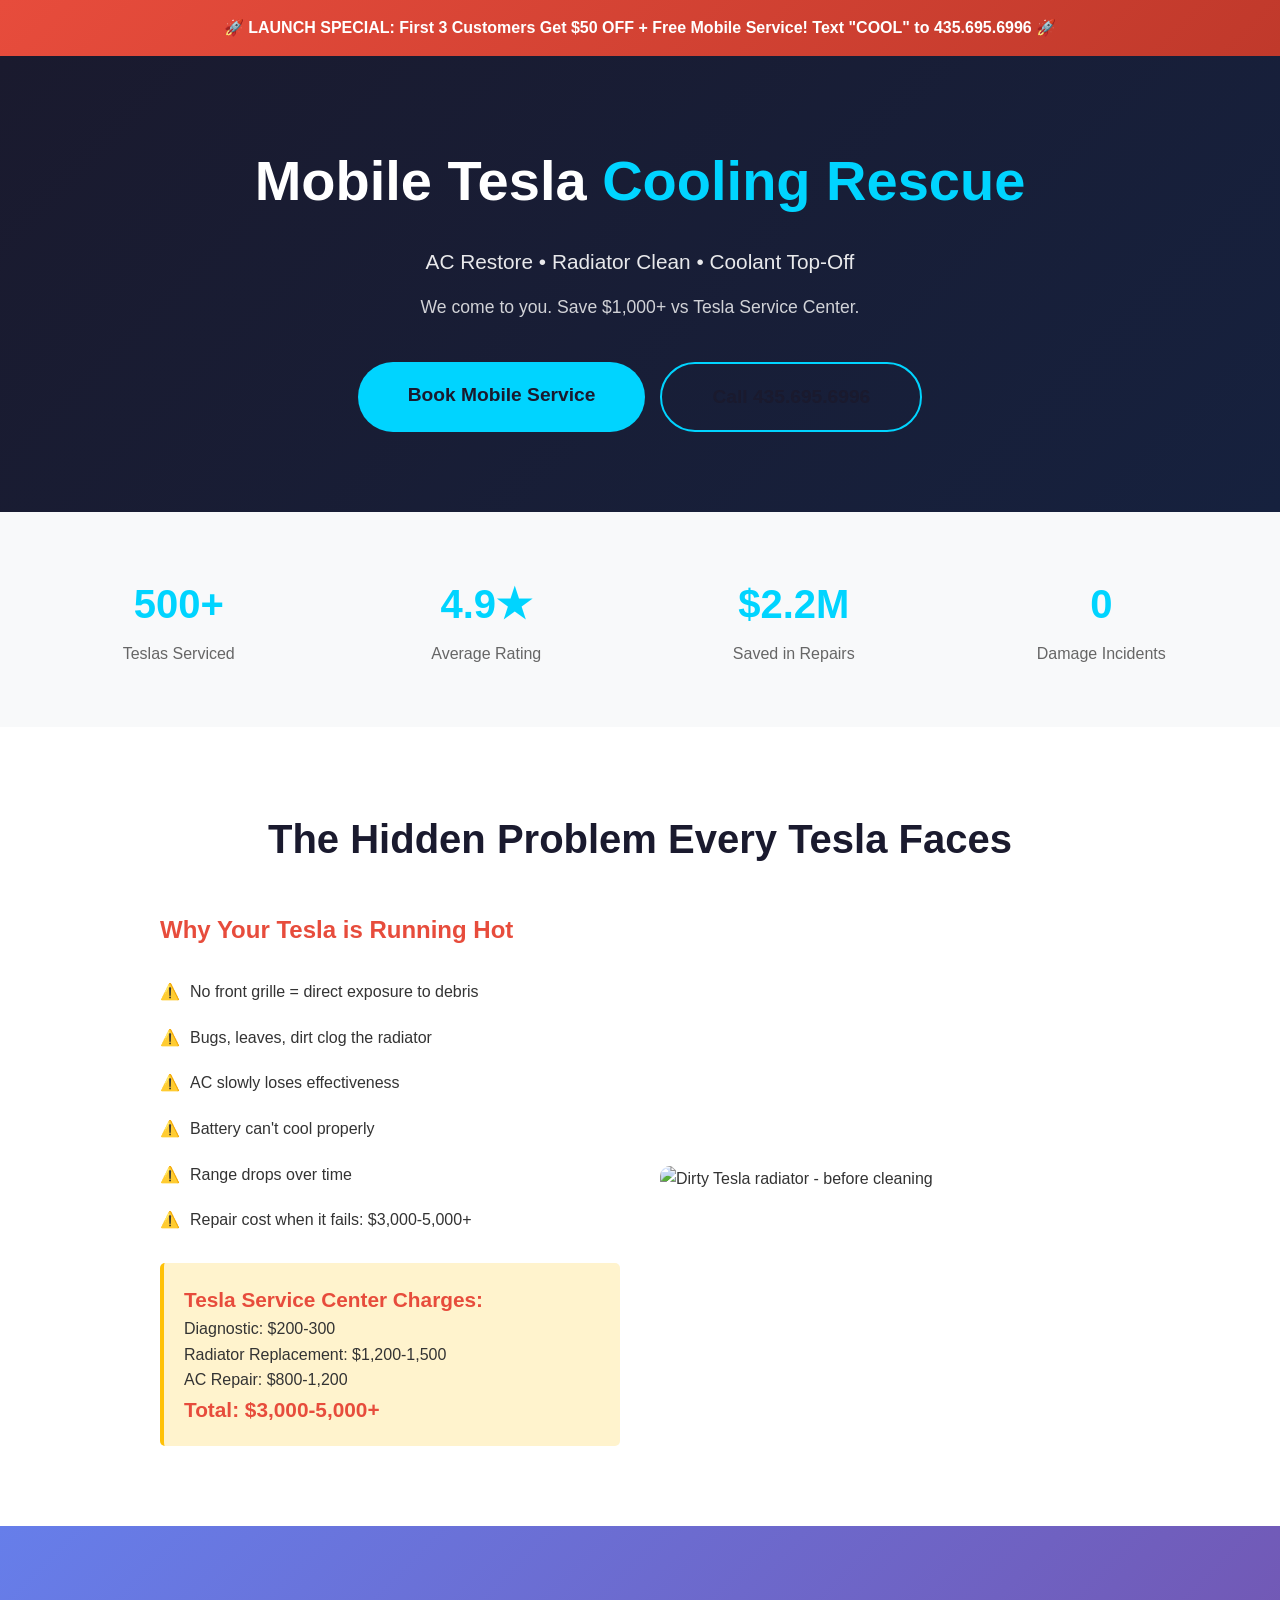
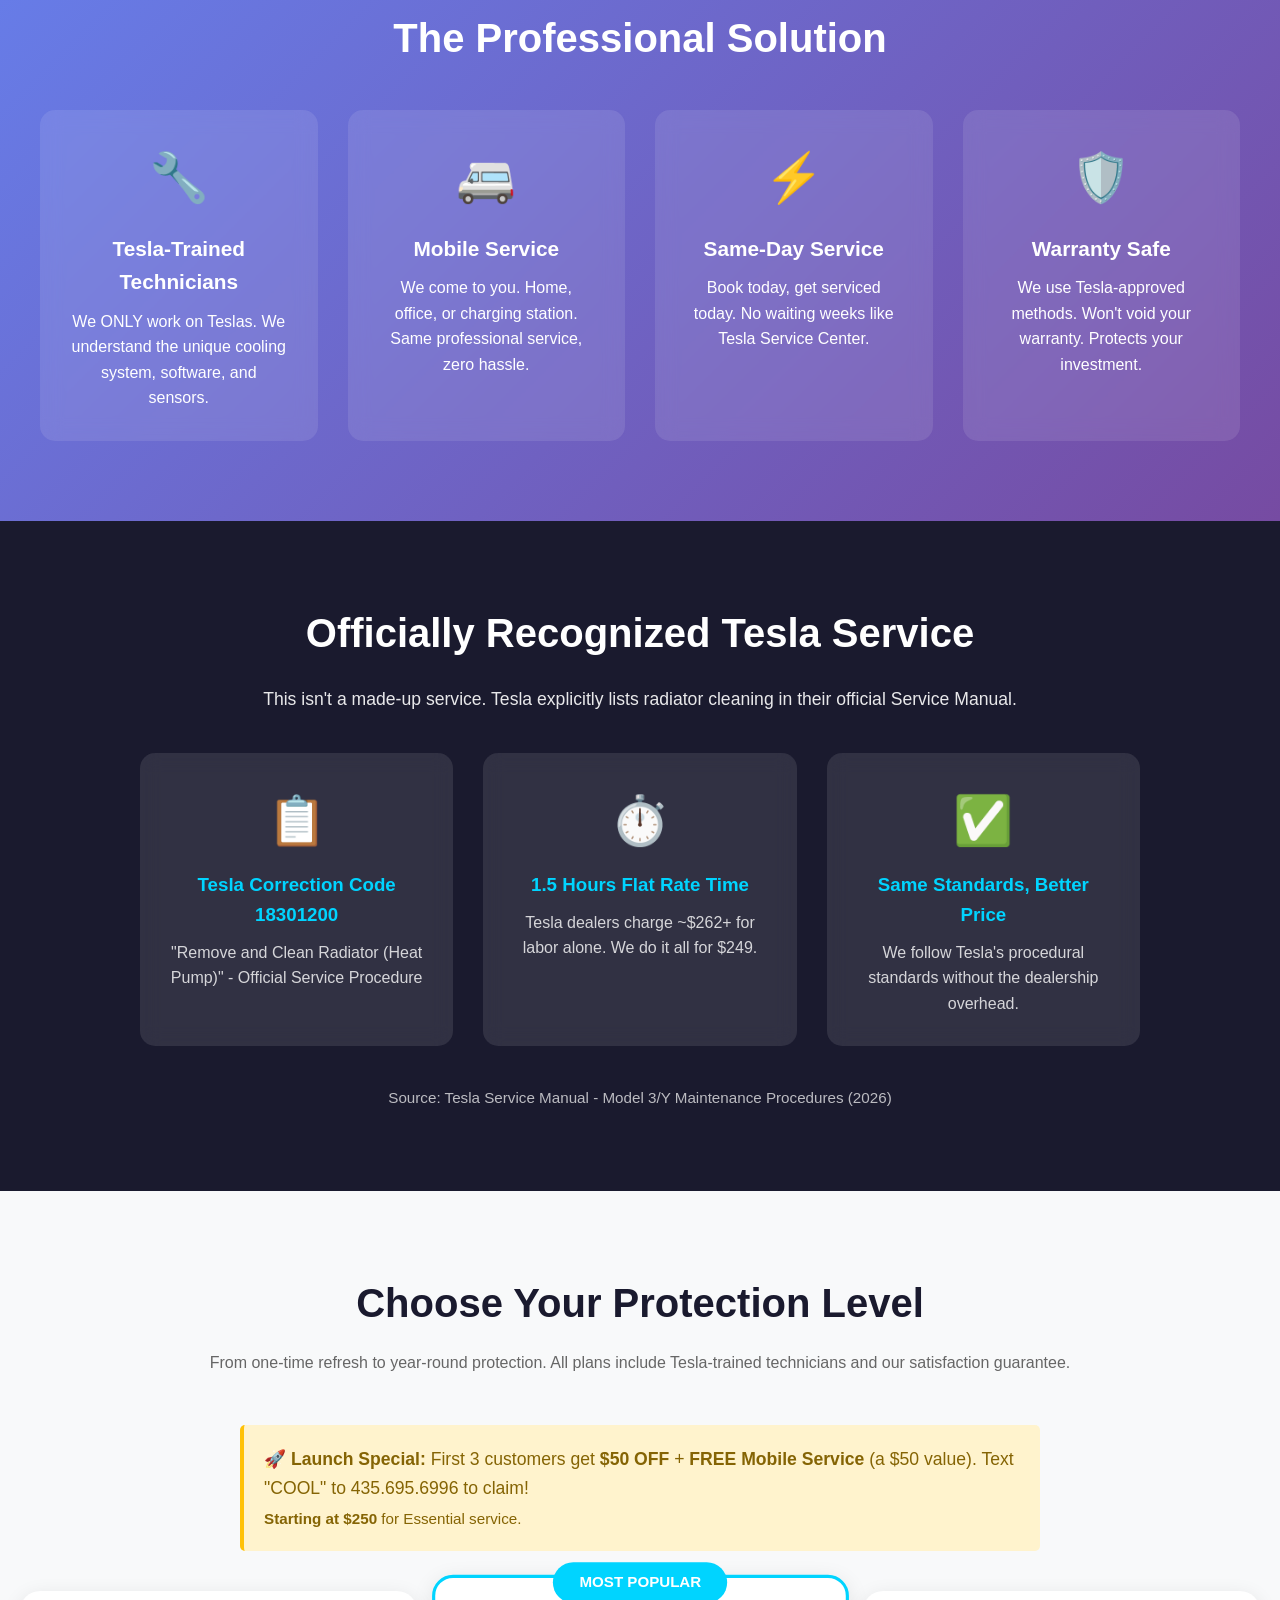
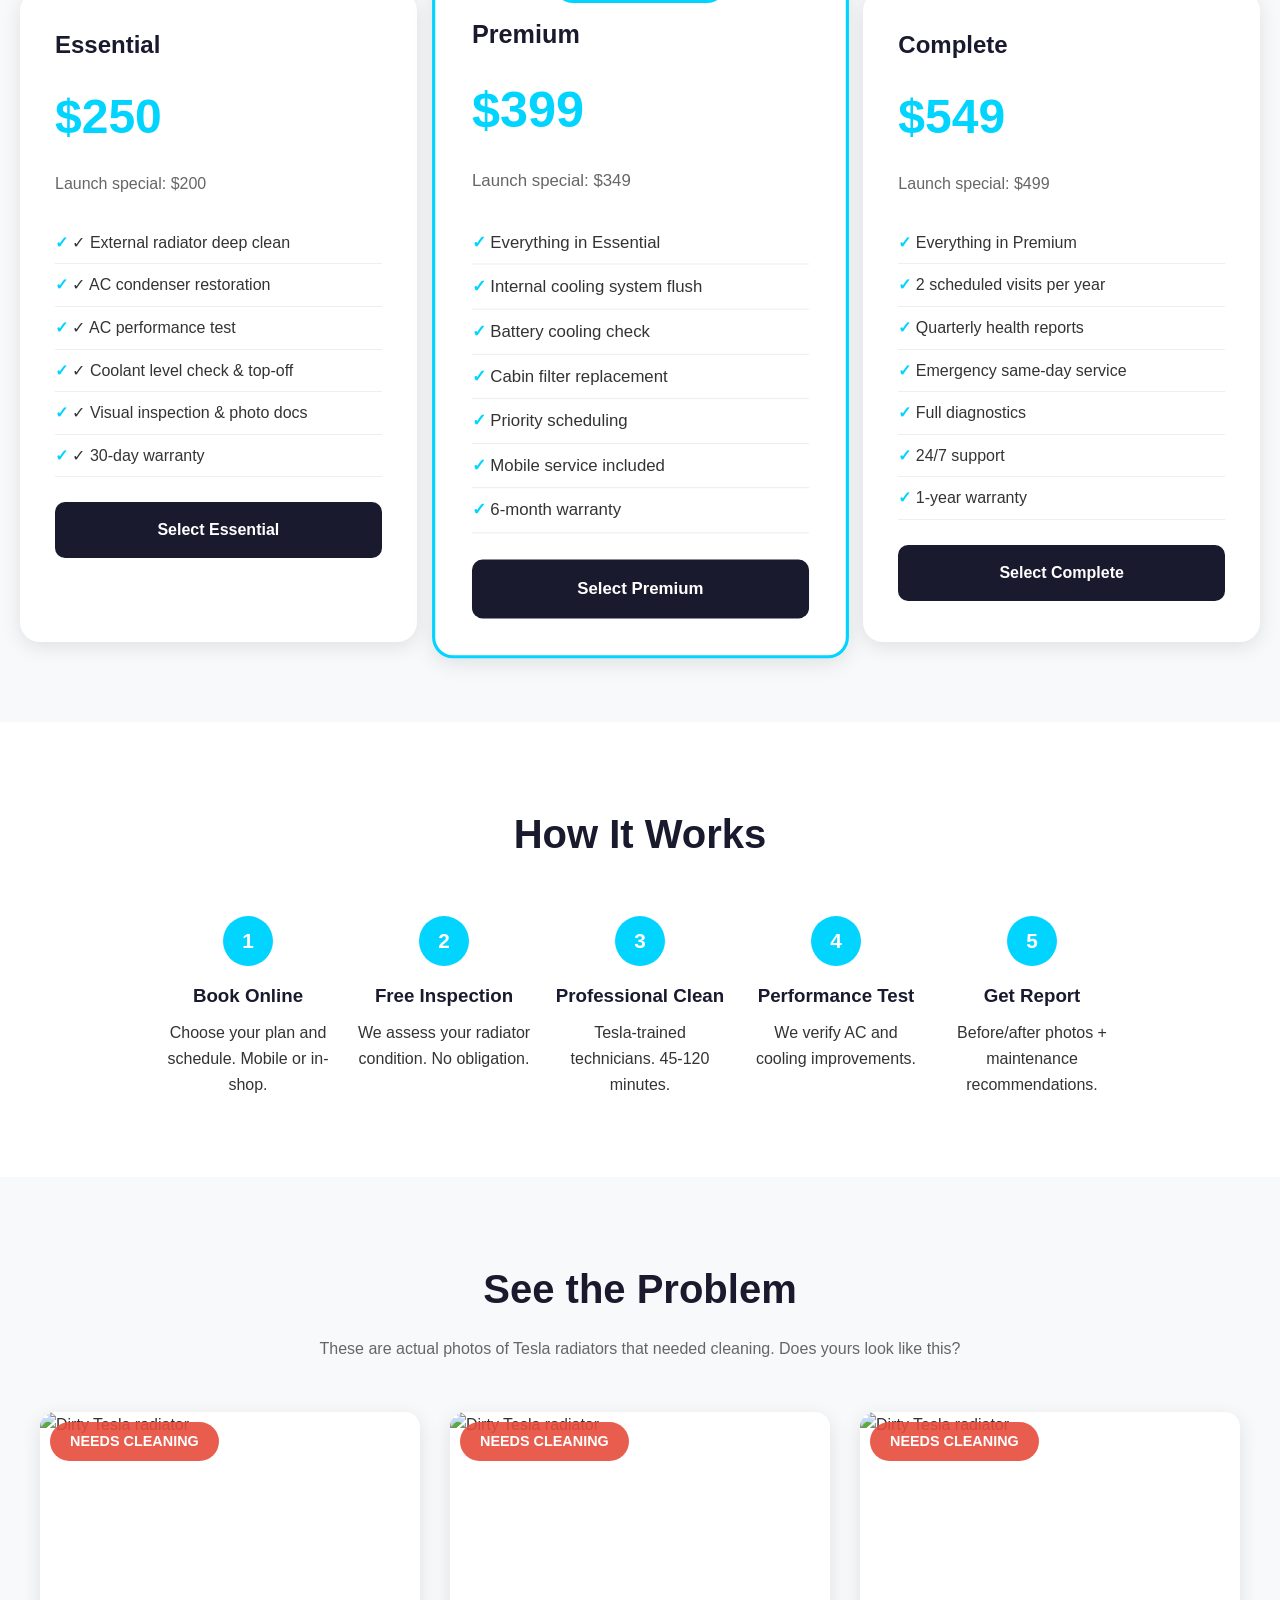
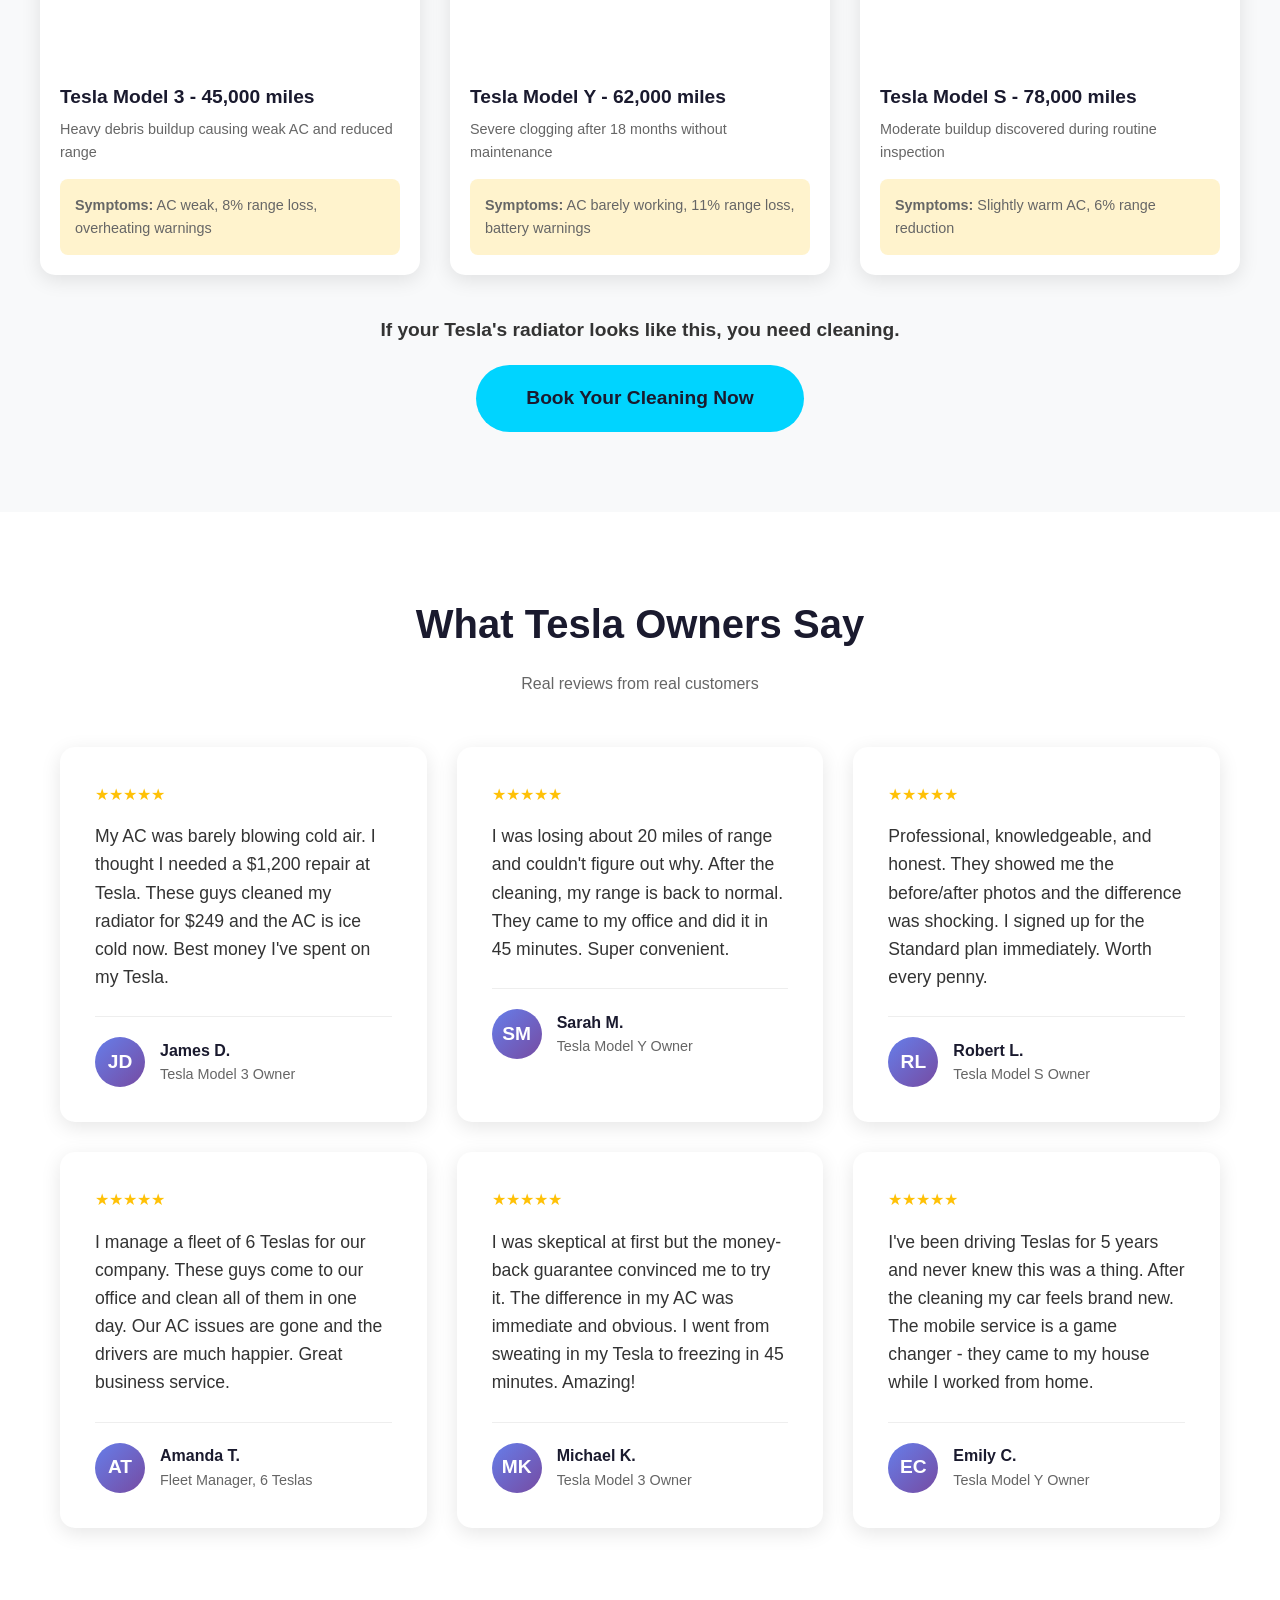
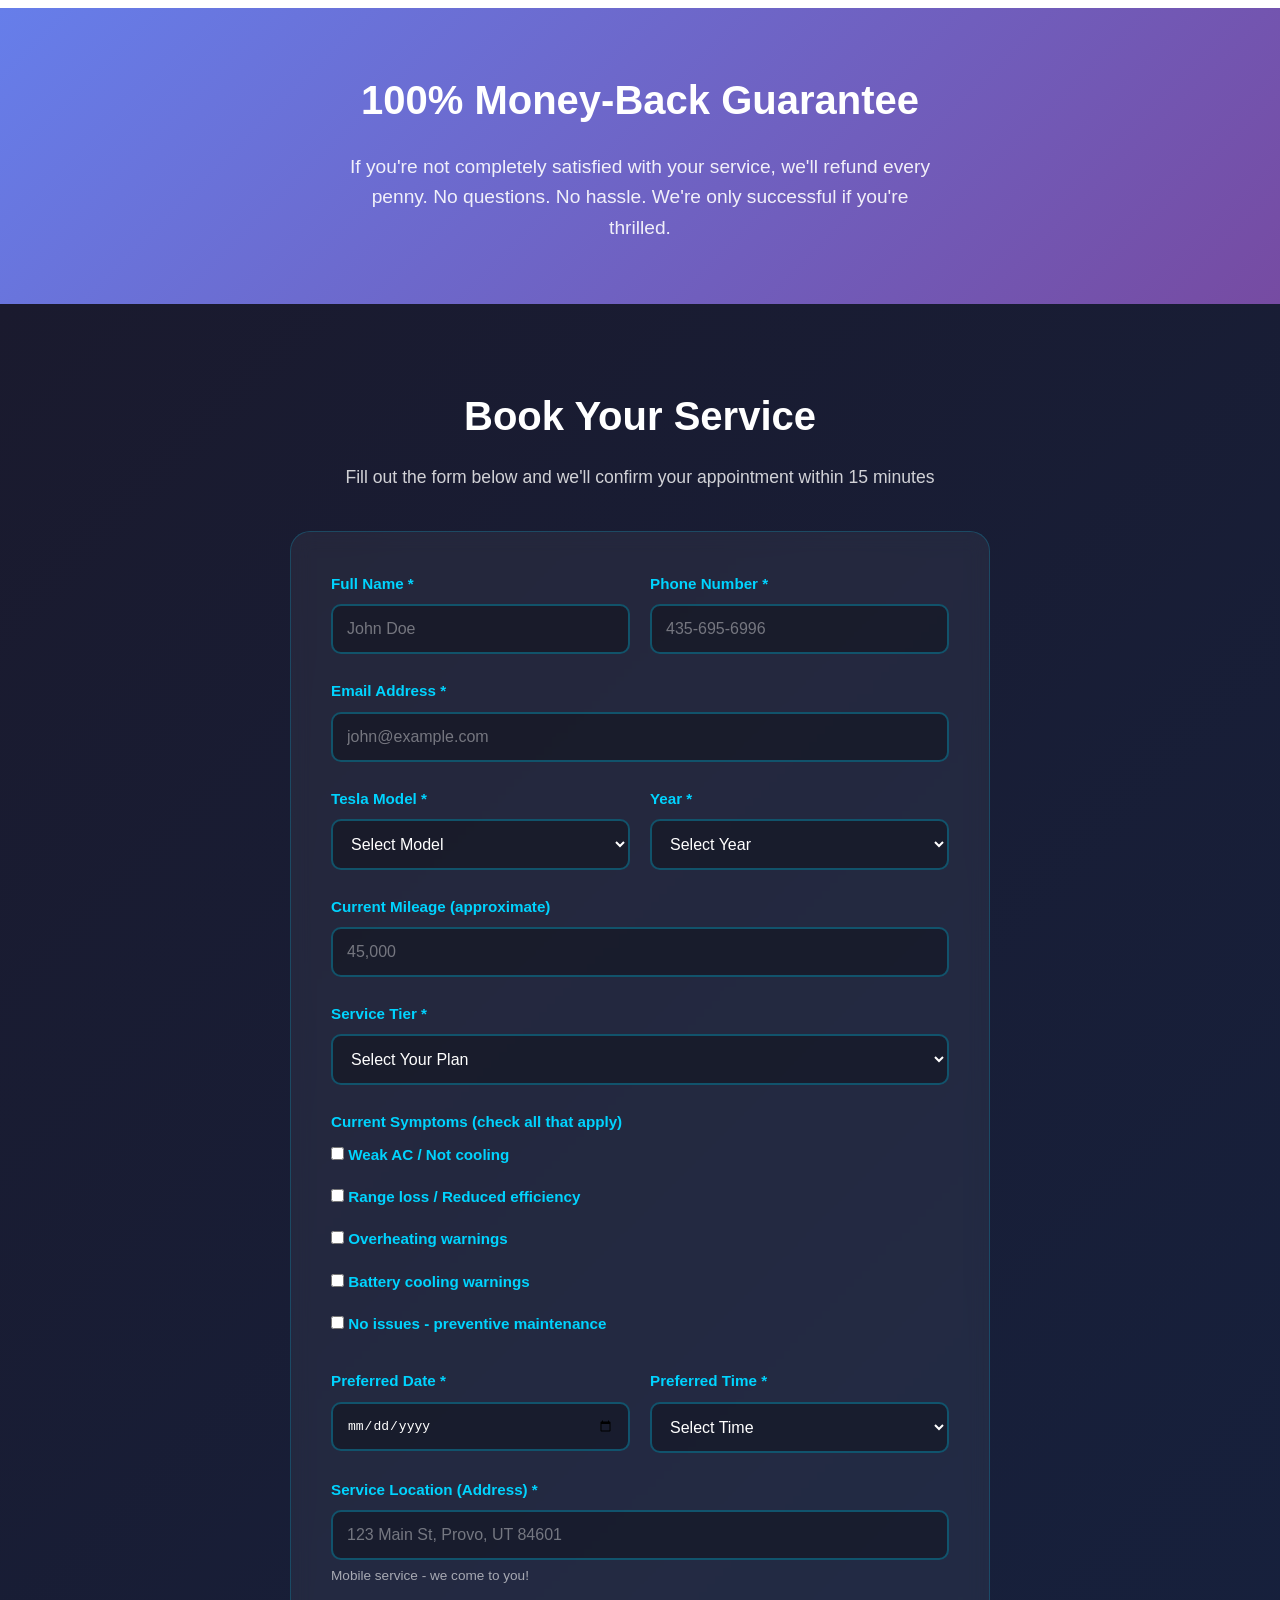
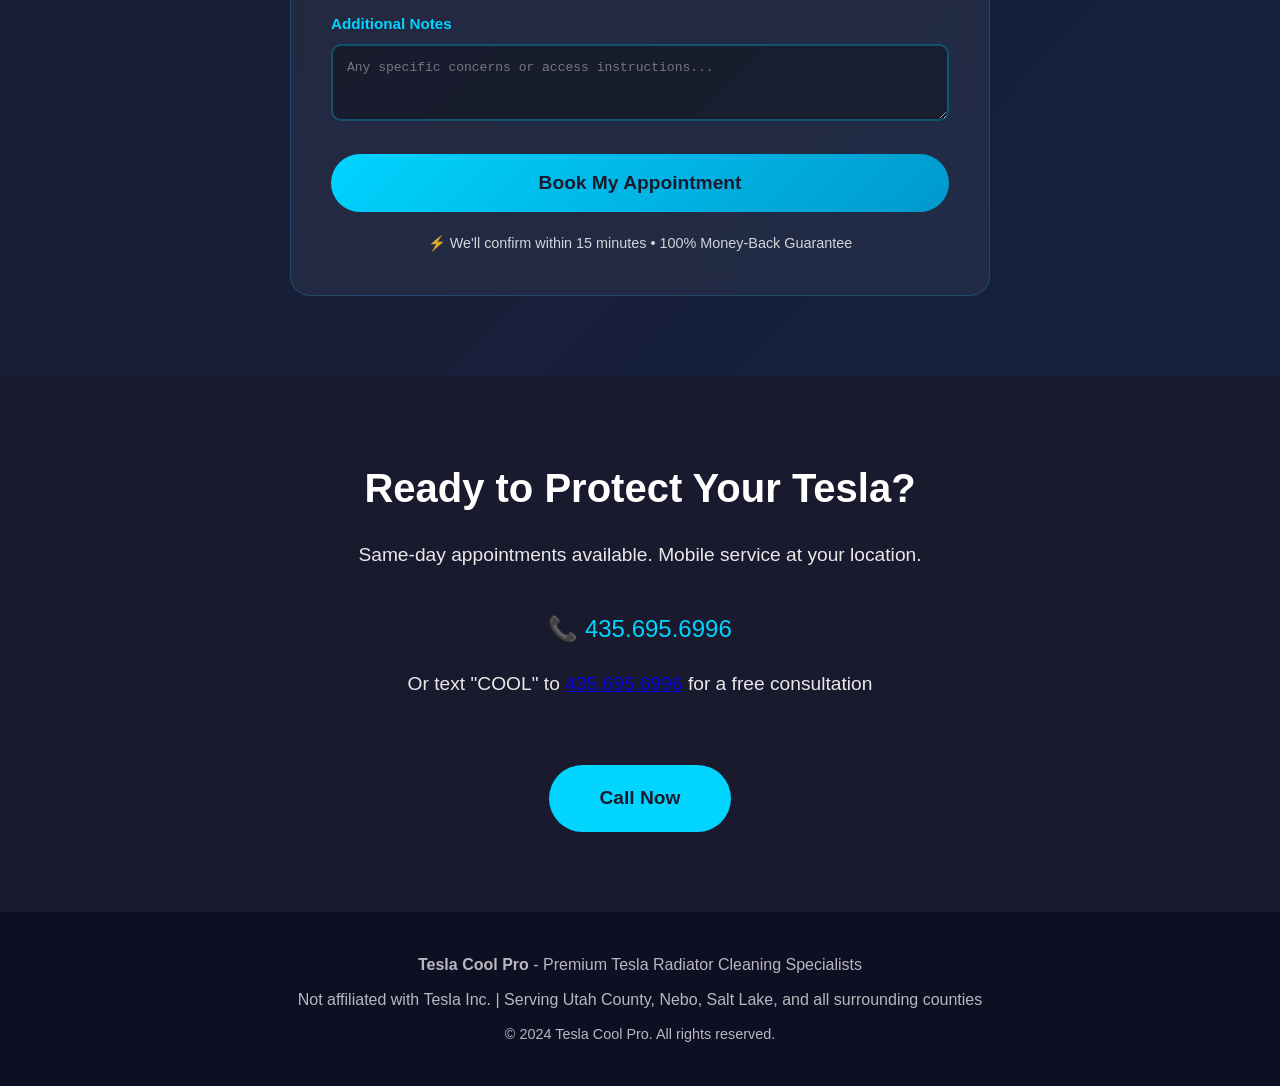
==== index.html @ 4d1f0e56 "Update index.html" ====
<!DOCTYPE html>
<html lang="en">
<head>
    <meta charset="UTF-8">
    <meta name="viewport" content="width=device-width, initial-scale=1.0">
    <title>Tesla Cool Pro - Mobile Radiator Cleaning & AC Restore</title>
    <style>
        * {
            margin: 0;
            padding: 0;
            box-sizing: border-box;
        }
        
        body {
            font-family: 'Segoe UI', Tahoma, Geneva, Verdana, sans-serif;
            line-height: 1.6;
            color: #333;
        }
        
        /* Hero Section */
        .hero {
            background: linear-gradient(135deg, #1a1a2e 0%, #16213e 100%);
            color: white;
            padding: 80px 20px;
            text-align: center;
        }
        
        .hero h1 {
            font-size: 3.5em;
            margin-bottom: 20px;
            font-weight: 700;
        }
        
        .hero h1 span {
            color: #00d4ff;
        }
        
        .hero .subtitle {
            font-size: 1.3em;
            margin-bottom: 15px;
            opacity: 0.9;
        }
        
        .hero .tagline {
            font-size: 1.1em;
            margin-bottom: 40px;
            opacity: 0.8;
        }
        
        .cta-button {
            display: inline-block;
            background: #00d4ff;
            color: #1a1a2e;
            padding: 18px 50px;
            text-decoration: none;
            border-radius: 50px;
            font-weight: bold;
            font-size: 1.2em;
            transition: transform 0.3s, box-shadow 0.3s;
        }
        
        .cta-button:hover {
            transform: translateY(-3px);
            box-shadow: 0 10px 30px rgba(0, 212, 255, 0.3);
        }
        
        /* Trust Badges */
        .trust-badges {
            background: #f8f9fa;
            padding: 40px 20px;
            text-align: center;
        }
        
        .badge-container {
            max-width: 1200px;
            margin: 0 auto;
            display: grid;
            grid-template-columns: repeat(auto-fit, minmax(200px, 1fr));
            gap: 30px;
        }
        
        .badge {
            padding: 20px;
        }
        
        .badge-number {
            font-size: 2.5em;
            font-weight: bold;
            color: #00d4ff;
        }
        
        .badge-label {
            color: #666;
            margin-top: 5px;
        }
        
        /* Problem Section */
        .problem {
            padding: 80px 20px;
            max-width: 1000px;
            margin: 0 auto;
        }
        
        .problem h2 {
            text-align: center;
            font-size: 2.5em;
            margin-bottom: 40px;
            color: #1a1a2e;
        }
        
        .problem-grid {
            display: grid;
            grid-template-columns: 1fr 1fr;
            gap: 40px;
            align-items: center;
        }
        
        .problem-content h3 {
            font-size: 1.5em;
            margin-bottom: 20px;
            color: #e74c3c;
        }
        
        .problem-list {
            list-style: none;
        }
        
        .problem-list li {
            padding: 10px 0;
            padding-left: 30px;
            position: relative;
        }
        
        .problem-list li:before {
            content: "⚠️";
            position: absolute;
            left: 0;
        }
        
        .cost-box {
            background: #fff3cd;
            border-left: 4px solid #ffc107;
            padding: 20px;
            margin-top: 20px;
            border-radius: 5px;
        }
        
        .cost-box strong {
            color: #e74c3c;
            font-size: 1.3em;
        }
        
        /* Solution Section */
        .solution {
            background: linear-gradient(135deg, #667eea 0%, #764ba2 100%);
            color: white;
            padding: 80px 20px;
            text-align: center;
        }
        
        .solution h2 {
            font-size: 2.5em;
            margin-bottom: 40px;
        }
        
        .features {
            max-width: 1200px;
            margin: 0 auto;
            display: grid;
            grid-template-columns: repeat(auto-fit, minmax(250px, 1fr));
            gap: 30px;
            margin-top: 40px;
        }
        
        .feature {
            background: rgba(255,255,255,0.1);
            padding: 30px;
            border-radius: 15px;
            backdrop-filter: blur(10px);
        }
        
        .feature-icon {
            font-size: 3em;
            margin-bottom: 15px;
        }
        
        .feature h3 {
            font-size: 1.3em;
            margin-bottom: 10px;
        }
        
        /* Flash Sale Card */
        .pricing-card.flash-sale {
            border: 3px solid #e74c3c;
            animation: pulse-border 2s infinite;
            position: relative;
            overflow: visible;
        }
        
        @keyframes pulse-border {
            0% { box-shadow: 0 0 0 0 rgba(231, 76, 60, 0.4); }
            70% { box-shadow: 0 0 0 10px rgba(231, 76, 60, 0); }
            100% { box-shadow: 0 0 0 0 rgba(231, 76, 60, 0); }
        }
        
        .flash-badge {
            position: absolute;
            top: -15px;
            left: 50%;
            transform: translateX(-50%);
            background: linear-gradient(135deg, #e74c3c 0%, #c0392b 100%);
            color: white;
            padding: 8px 25px;
            border-radius: 20px;
            font-weight: bold;
            font-size: 0.9em;
            z-index: 10;
            animation: flash-pulse 1.5s infinite;
        }
        
        @keyframes flash-pulse {
            0%, 100% { transform: translateX(-50%) scale(1); }
            50% { transform: translateX(-50%) scale(1.05); }
        }
        
        .original-price {
            text-decoration: line-through;
            color: #999;
            font-size: 1.5em;
            margin-bottom: -10px;
        }
        
        .tier-price {
            font-size: 3em;
            font-weight: bold;
            color: #e74c3c;
            margin: 15px 0;
        }
        
        .flash-cta {
            background: linear-gradient(135deg, #e74c3c 0%, #c0392b 100%);
            animation: cta-pulse 2s infinite;
        }
        
        @keyframes cta-pulse {
            0%, 100% { box-shadow: 0 0 0 0 rgba(231, 76, 60, 0.4); }
            50% { box-shadow: 0 0 20px 5px rgba(231, 76, 60, 0.3); }
        }
        
        /* Pricing Section */
        .pricing {
            padding: 80px 20px;
            background: #f8f9fa;
        }
        
        .pricing h2 {
            text-align: center;
            font-size: 2.5em;
            margin-bottom: 15px;
            color: #1a1a2e;
        }
        
        .pricing-subtitle {
            text-align: center;
            color: #666;
            margin-bottom: 50px;
        }
        
        .pricing-grid {
            max-width: 1300px;
            margin: 0 auto;
            display: grid;
            grid-template-columns: repeat(auto-fit, minmax(280px, 1fr));
            gap: 25px;
        }
        
        .pricing-card {
            background: white;
            border-radius: 20px;
            padding: 35px;
            box-shadow: 0 5px 20px rgba(0,0,0,0.1);
            position: relative;
            transition: transform 0.3s;
        }
        
        .pricing-card:hover {
            transform: translateY(-10px);
        }
        
        .pricing-card.popular {
            border: 3px solid #00d4ff;
            transform: scale(1.05);
        }
        
        .popular-badge {
            position: absolute;
            top: -15px;
            left: 50%;
            transform: translateX(-50%);
            background: #00d4ff;
            color: white;
            padding: 8px 25px;
            border-radius: 20px;
            font-weight: bold;
            font-size: 0.9em;
        }
        
        .tier-name {
            font-size: 1.5em;
            font-weight: bold;
            color: #1a1a2e;
            margin-bottom: 10px;
        }
        
        .tier-price {
            font-size: 3em;
            font-weight: bold;
            color: #00d4ff;
            margin: 15px 0;
        }
        
        .tier-price span {
            font-size: 0.5em;
            color: #666;
        }
        
        .tier-per-visit {
            color: #666;
            margin-bottom: 20px;
        }
        
        .tier-features {
            list-style: none;
            margin: 25px 0;
        }
        
        .tier-features li {
            padding: 8px 0;
            border-bottom: 1px solid #eee;
        }
        
        .tier-features li:before {
            content: "✓ ";
            color: #00d4ff;
            font-weight: bold;
        }
        
        .pricing-cta {
            display: block;
            text-align: center;
            background: #1a1a2e;
            color: white;
            padding: 15px;
            text-decoration: none;
            border-radius: 10px;
            font-weight: bold;
            transition: background 0.3s;
        }
        
        .pricing-cta:hover {
            background: #00d4ff;
            color: #1a1a2e;
        }
        
        /* How It Works */
        .process {
            padding: 80px 20px;
            max-width: 1000px;
            margin: 0 auto;
        }
        
        .process h2 {
            text-align: center;
            font-size: 2.5em;
            margin-bottom: 50px;
            color: #1a1a2e;
        }
        
        .steps {
            display: flex;
            justify-content: space-between;
            gap: 20px;
        }
        
        .step {
            text-align: center;
            flex: 1;
        }
        
        .step-number {
            width: 50px;
            height: 50px;
            background: #00d4ff;
            color: white;
            border-radius: 50%;
            display: flex;
            align-items: center;
            justify-content: center;
            margin: 0 auto 15px;
            font-weight: bold;
            font-size: 1.3em;
        }
        
        .step h3 {
            margin-bottom: 10px;
            color: #1a1a2e;
        }
        
        /* Guarantee */
        .guarantee {
            background: linear-gradient(135deg, #667eea 0%, #764ba2 100%);
            color: white;
            padding: 60px 20px;
            text-align: center;
        }
        
        .guarantee h2 {
            font-size: 2.5em;
            margin-bottom: 20px;
        }
        
        .guarantee p {
            font-size: 1.2em;
            max-width: 600px;
            margin: 0 auto;
            opacity: 0.9;
        }
        
        /* CTA Section */
        .final-cta {
            background: #1a1a2e;
            color: white;
            padding: 80px 20px;
            text-align: center;
        }
        
        .final-cta h2 {
            font-size: 2.5em;
            margin-bottom: 20px;
        }
        
        .final-cta p {
            font-size: 1.2em;
            margin-bottom: 40px;
            opacity: 0.9;
        }
        
        .contact-info {
            font-size: 1.5em;
            margin: 20px 0;
        }
        
        .contact-info a {
            color: #00d4ff;
            text-decoration: none;
        }
        
        /* Booking Form */
        .booking-form-section {
            background: linear-gradient(135deg, #1a1a2e 0%, #16213e 100%);
            color: white;
            padding: 80px 20px;
            text-align: center;
        }
        
        .booking-form-section h2 {
            font-size: 2.5em;
            margin-bottom: 15px;
        }
        
        .form-subtitle {
            font-size: 1.1em;
            opacity: 0.8;
            margin-bottom: 40px;
        }
        
        .booking-form {
            max-width: 700px;
            margin: 0 auto;
            background: rgba(255,255,255,0.05);
            padding: 40px;
            border-radius: 20px;
            backdrop-filter: blur(10px);
            border: 1px solid rgba(0, 212, 255, 0.2);
        }
        
        .form-row {
            display: grid;
            grid-template-columns: 1fr 1fr;
            gap: 20px;
        }
        
        .form-group {
            margin-bottom: 25px;
            text-align: left;
        }
        
        .form-group label {
            display: block;
            margin-bottom: 8px;
            font-weight: 600;
            color: #00d4ff;
            font-size: 0.95em;
        }
        
        .form-group input,
        .form-group select,
        .form-group textarea {
            width: 100%;
            padding: 14px;
            border: 2px solid rgba(0, 212, 255, 0.3);
            border-radius: 10px;
            background: rgba(0,0,0,0.3);
            color: white;
            font-size: 1em;
            transition: border-color 0.3s, box-shadow 0.3s;
        }
        
        .form-group input:focus,
        .form-group select:focus,
        .form-group textarea:focus {
            outline: none;
            border-color: #00d4ff;
            box-shadow: 0 0 15px rgba(0, 212, 255, 0.2);
        }
        
        .form-group input::placeholder,
        .form-group textarea::placeholder {
            color: rgba(255,255,255,0.4);
        }
        
        .form-group select {
            cursor: pointer;
        }
        
        .form-group select option {
            background: #1a1a2e;
            color: white;
        }
        
        .form-group small {
            display: block;
            margin-top: 5px;
            color: rgba(255,255,255,0.6);
            font-size: 0.85em;
        }
        
        .checkbox-group {
            display: flex;
            flex-direction: column;
            gap: 10px;
        }
        
        .checkbox-label {
            display: flex;
            align-items: center;
            gap: 10px;
            cursor: pointer;
            font-weight: normal;
            color: white;
        }
        
        .checkbox-label input[type="checkbox"] {
            width: auto;
            accent-color: #00d4ff;
        }
        
        .form-submit {
            display: block;
            width: 100%;
            padding: 18px;
            background: linear-gradient(135deg, #00d4ff 0%, #0099cc 100%);
            color: #1a1a2e;
            border: none;
            border-radius: 50px;
            font-size: 1.2em;
            font-weight: bold;
            cursor: pointer;
            transition: transform 0.3s, box-shadow 0.3s;
        }
        
        .form-submit:hover {
            transform: translateY(-3px);
            box-shadow: 0 10px 30px rgba(0, 212, 255, 0.4);
        }
        
        .form-guarantee {
            margin-top: 20px;
            font-size: 0.9em;
            opacity: 0.8;
        }
        
        /* Footer */
        footer {
            background: #0f0f23;
            color: white;
            padding: 40px 20px;
            text-align: center;
        }
        
        footer p {
            opacity: 0.7;
        }
        
        /* Gallery Styles */
        .gallery {
            padding: 80px 20px;
            background: #f8f9fa;
        }
        
        .gallery h2 {
            text-align: center;
            font-size: 2.5em;
            margin-bottom: 15px;
            color: #1a1a2e;
        }
        
        .gallery-subtitle {
            text-align: center;
            color: #666;
            margin-bottom: 50px;
        }
        
        .gallery-grid {
            max-width: 1200px;
            margin: 0 auto;
            display: grid;
            grid-template-columns: repeat(auto-fit, minmax(350px, 1fr));
            gap: 30px;
        }
        
        .gallery-item {
            background: white;
            border-radius: 15px;
            overflow: hidden;
            box-shadow: 0 5px 20px rgba(0,0,0,0.1);
        }
        
        .gallery-item img {
            width: 100%;
            height: 100%;
            object-fit: cover;
        }
        
        .gallery-item .label {
            position: absolute;
            top: 10px;
            left: 10px;
            background: rgba(0,0,0,0.7);
            color: white;
            padding: 5px 15px;
            border-radius: 20px;
            font-size: 0.9em;
            font-weight: bold;
            z-index: 10;
        }
        
        .gallery-item .info {
            padding: 20px;
        }
        
        .gallery-item .info h3 {
            font-size: 1.2em;
            color: #1a1a2e;
            margin-bottom: 5px;
        }
        
        .gallery-item .info p {
            color: #666;
            font-size: 0.9em;
        }
        
        .gallery-item .results {
            display: flex;
            gap: 20px;
            margin-top: 15px;
            padding-top: 15px;
            border-top: 1px solid #eee;
        }
        
        .gallery-item .result {
            text-align: center;
        }
        
        .gallery-item .result-value {
            font-size: 1.5em;
            font-weight: bold;
            color: #00d4ff;
        }
        
        .gallery-item .result-label {
            font-size: 0.8em;
            color: #666;
        }
        
        .testimonials {
            padding: 80px 20px;
            max-width: 1200px;
            margin: 0 auto;
        }
        
        .testimonials h2 {
            text-align: center;
            font-size: 2.5em;
            margin-bottom: 15px;
            color: #1a1a2e;
        }
        
        .testimonials-subtitle {
            text-align: center;
            color: #666;
            margin-bottom: 50px;
        }
        
        .testimonials-grid {
            display: grid;
            grid-template-columns: repeat(auto-fit, minmax(350px, 1fr));
            gap: 30px;
        }
        
        .testimonial-card {
            background: white;
            padding: 35px;
            border-radius: 15px;
            box-shadow: 0 5px 20px rgba(0,0,0,0.1);
            position: relative;
        }
        
        .testimonial-card::before {
            content: """;
            font-size: 4em;
            color: #00d4ff;
            position: absolute;
            top: 10px;
            left: 20px;
            opacity: 0.3;
        }
        
        .testimonial-text {
            font-size: 1.1em;
            line-height: 1.6;
            color: #333;
            margin-bottom: 25px;
            position: relative;
            z-index: 1;
        }
        
        .testimonial-author {
            display: flex;
            align-items: center;
            gap: 15px;
            border-top: 1px solid #eee;
            padding-top: 20px;
        }
        
        .author-avatar {
            width: 50px;
            height: 50px;
            border-radius: 50%;
            background: linear-gradient(135deg, #667eea 0%, #764ba2 100%);
            display: flex;
            align-items: center;
            justify-content: center;
            color: white;
            font-weight: bold;
            font-size: 1.2em;
        }
        
        .author-info h4 {
            color: #1a1a2e;
            margin: 0;
        }
        
        .author-info p {
            color: #666;
            margin: 0;
            font-size: 0.9em;
        }
        
        .stars {
            color: #ffc107;
            margin-bottom: 15px;
        }
        @media (max-width: 768px) {
            .hero h1 {
                font-size: 2.5em;
            }
            
            .problem-grid {
                grid-template-columns: 1fr;
            }
            
            .steps {
                flex-direction: column;
            }
            
            .pricing-card.popular {
                transform: none;
            }
            
            .form-row {
                grid-template-columns: 1fr;
            }
            
            .booking-form {
                padding: 25px;
            }
            
            .testimonials-grid,
            .gallery-grid {
                grid-template-columns: 1fr;
            }
        }
    </style>
</head>
<body>

    <!-- Launch Special Banner -->
    <div style="background: linear-gradient(135deg, #e74c3c 0%, #c0392b 100%); color: white; text-align: center; padding: 15px; font-weight: bold;">
        🚀 LAUNCH SPECIAL: First 3 Customers Get $50 OFF + Free Mobile Service! Text "COOL" to 435.695.6996 🚀
    </div>

    <!-- Hero Section -->
    <section class="hero">
        <h1>Mobile Tesla <span>Cooling Rescue</span></h1>
        <p class="subtitle">AC Restore • Radiator Clean • Coolant Top-Off</p>
        <p class="tagline">We come to you. Save $1,000+ vs Tesla Service Center.</p>
        <div style="display: flex; gap: 15px; justify-content: center; flex-wrap: wrap;">
            <a href="#book" class="cta-button">Book Mobile Service</a>
            <a href="tel:4356956996" class="cta-button" style="background: transparent; border: 2px solid #00d4ff;">Call 435.695.6996</a>
        </div>
    </section>

    <!-- Trust Badges -->
    <section class="trust-badges">
        <div class="badge-container">
            <div class="badge">
                <div class="badge-number">500+</div>
                <div class="badge-label">Teslas Serviced</div>
            </div>
            <div class="badge">
                <div class="badge-number">4.9★</div>
                <div class="badge-label">Average Rating</div>
            </div>
            <div class="badge">
                <div class="badge-number">$2.2M</div>
                <div class="badge-label">Saved in Repairs</div>
            </div>
            <div class="badge">
                <div class="badge-number">0</div>
                <div class="badge-label">Damage Incidents</div>
            </div>
        </div>
    </section>

    <!-- Problem Section -->
    <section class="problem">
        <h2>The Hidden Problem Every Tesla Faces</h2>
        <div class="problem-grid">
            <div class="problem-content">
                <h3>Why Your Tesla is Running Hot</h3>
                <ul class="problem-list">
                    <li>No front grille = direct exposure to debris</li>
                    <li>Bugs, leaves, dirt clog the radiator</li>
                    <li>AC slowly loses effectiveness</li>
                    <li>Battery can't cool properly</li>
                    <li>Range drops over time</li>
                    <li>Repair cost when it fails: $3,000-5,000+</li>
                </ul>
                <div class="cost-box">
                    <p><strong>Tesla Service Center Charges:</strong><br>
                    Diagnostic: $200-300<br>
                    Radiator Replacement: $1,200-1,500<br>
                    AC Repair: $800-1,200<br>
                    <strong>Total: $3,000-5,000+</strong></p>
                </div>
            </div>
            <div class="problem-visual">
                <img src="images/before-1.jpg" alt="Dirty Tesla radiator - before cleaning" style="width: 100%; height: 400px; object-fit: cover; border-radius: 10px;">
            </div>
        </div>
    </section>

    <!-- Solution Section -->
    <section class="solution">
        <h2>The Professional Solution</h2>
        <div class="features">
            <div class="feature">
                <div class="feature-icon">🔧</div>
                <h3>Tesla-Trained Technicians</h3>
                <p>We ONLY work on Teslas. We understand the unique cooling system, software, and sensors.</p>
            </div>
            <div class="feature">
                <div class="feature-icon">🚐</div>
                <h3>Mobile Service</h3>
                <p>We come to you. Home, office, or charging station. Same professional service, zero hassle.</p>
            </div>
            <div class="feature">
                <div class="feature-icon">⚡</div>
                <h3>Same-Day Service</h3>
                <p>Book today, get serviced today. No waiting weeks like Tesla Service Center.</p>
            </div>
            <div class="feature">
                <div class="feature-icon">🛡️</div>
                <h3>Warranty Safe</h3>
                <p>We use Tesla-approved methods. Won't void your warranty. Protects your investment.</p>
            </div>
        </div>
    </section>

    <!-- Authority Section -->
    <section class="authority" style="background: #1a1a2e; color: white; padding: 80px 20px; text-align: center;">
        <h2 style="font-size: 2.5em; margin-bottom: 20px;">Officially Recognized Tesla Service</h2>
        <p style="max-width: 800px; margin: 0 auto 40px; font-size: 1.1em; opacity: 0.9;">
            This isn't a made-up service. Tesla explicitly lists radiator cleaning in their official Service Manual.
        </p>
        
        <div style="display: grid; grid-template-columns: repeat(auto-fit, minmax(300px, 1fr)); gap: 30px; max-width: 1000px; margin: 0 auto;">
            <div style="background: rgba(255,255,255,0.1); padding: 30px; border-radius: 15px; backdrop-filter: blur(10px);">
                <div style="font-size: 3em; margin-bottom: 10px;">📋</div>
                <h3 style="color: #00d4ff; margin-bottom: 10px;">Tesla Correction Code 18301200</h3>
                <p style="opacity: 0.8;">"Remove and Clean Radiator (Heat Pump)" - Official Service Procedure</p>
            </div>
            <div style="background: rgba(255,255,255,0.1); padding: 30px; border-radius: 15px; backdrop-filter: blur(10px);">
                <div style="font-size: 3em; margin-bottom: 10px;">⏱️</div>
                <h3 style="color: #00d4ff; margin-bottom: 10px;">1.5 Hours Flat Rate Time</h3>
                <p style="opacity: 0.8;">Tesla dealers charge ~$262+ for labor alone. We do it all for $249.</p>
            </div>
            <div style="background: rgba(255,255,255,0.1); padding: 30px; border-radius: 15px; backdrop-filter: blur(10px);">
                <div style="font-size: 3em; margin-bottom: 10px;">✅</div>
                <h3 style="color: #00d4ff; margin-bottom: 10px;">Same Standards, Better Price</h3>
                <p style="opacity: 0.8;">We follow Tesla's procedural standards without the dealership overhead.</p>
            </div>
        </div>
        
        <p style="margin-top: 40px; font-size: 0.95em; opacity: 0.7;">Source: Tesla Service Manual - Model 3/Y Maintenance Procedures (2026)</p>
    </section>

    <!-- Pricing Section -->
    <section class="pricing" id="pricing">
        <h2>Choose Your Protection Level</h2>
        <p class="pricing-subtitle">From one-time refresh to year-round protection. All plans include Tesla-trained technicians and our satisfaction guarantee.</p>
        
        <div style="background: #fff3cd; border-left: 4px solid #ffc107; padding: 20px; margin-bottom: 40px; max-width: 800px; margin-left: auto; margin-right: auto; border-radius: 5px;">
            <p style="margin: 0; font-size: 1.1em; color: #856404;">
                <strong>🚀 Launch Special:</strong> First 3 customers get <strong>$50 OFF</strong> + <strong>FREE Mobile Service</strong> (a $50 value). Text "COOL" to 435.695.6996 to claim!
            </p>
            <p style="margin: 5px 0 0 0; font-size: 0.95em; color: #856404;">
                <strong>Starting at $250</strong> for Essential service.
            </p>
        </div>
        
        <div class="pricing-grid">
            <!-- Tier 1: Essential -->
            <div class="pricing-card">
                <div class="tier-name">Essential</div>
                <div class="tier-price">$250</div>
                <div class="tier-per-visit">Launch special: $200</div>
                <ul class="tier-features">
                    <li>✓ External radiator deep clean</li>
                    <li>✓ AC condenser restoration</li>
                    <li>✓ AC performance test</li>
                    <li>✓ Coolant level check & top-off</li>
                    <li>✓ Visual inspection & photo docs</li>
                    <li>✓ 30-day warranty</li>
                </ul>
                <a href="#book" class="pricing-cta">Select Essential</a>
            </div>

            <!-- Tier 2: Premium (Popular) -->
            <div class="pricing-card popular">
                <div class="popular-badge">MOST POPULAR</div>
                <div class="tier-name">Premium</div>
                <div class="tier-price">$399</div>
                <div class="tier-per-visit">Launch special: $349</div>
                <ul class="tier-features">
                    <li>Everything in Essential</li>
                    <li>Internal cooling system flush</li>
                    <li>Battery cooling check</li>
                    <li>Cabin filter replacement</li>
                    <li>Priority scheduling</li>
                    <li>Mobile service included</li>
                    <li>6-month warranty</li>
                </ul>
                <a href="#book" class="pricing-cta">Select Premium</a>
            </div>

            <!-- Tier 3: Complete -->
            <div class="pricing-card">
                <div class="tier-name">Complete</div>
                <div class="tier-price">$549</div>
                <div class="tier-per-visit">Launch special: $499</div>
                <ul class="tier-features">
                    <li>Everything in Premium</li>
                    <li>2 scheduled visits per year</li>
                    <li>Quarterly health reports</li>
                    <li>Emergency same-day service</li>
                    <li>Full diagnostics</li>
                    <li>24/7 support</li>
                    <li>1-year warranty</li>
                </ul>
                <a href="#book" class="pricing-cta">Select Complete</a>
            </div>
        </div>
    </section>

    <!-- How It Works -->
    <section class="process">
        <h2>How It Works</h2>
        <div class="steps">
            <div class="step">
                <div class="step-number">1</div>
                <h3>Book Online</h3>
                <p>Choose your plan and schedule. Mobile or in-shop.</p>
            </div>
            <div class="step">
                <div class="step-number">2</div>
                <h3>Free Inspection</h3>
                <p>We assess your radiator condition. No obligation.</p>
            </div>
            <div class="step">
                <div class="step-number">3</div>
                <h3>Professional Clean</h3>
                <p>Tesla-trained technicians. 45-120 minutes.</p>
            </div>
            <div class="step">
                <div class="step-number">4</div>
                <h3>Performance Test</h3>
                <p>We verify AC and cooling improvements.</p>
            </div>
            <div class="step">
                <div class="step-number">5</div>
                <h3>Get Report</h3>
                <p>Before/after photos + maintenance recommendations.</p>
            </div>
        </div>
    </section>

    <!-- See the Problem Section -->
    <section class="gallery">
        <h2>See the Problem</h2>
        <p class="gallery-subtitle">These are actual photos of Tesla radiators that needed cleaning. Does yours look like this?</p>
        
        <div class="gallery-grid">
            <!-- Problem Photo 1 -->
            <div class="gallery-item">
                <div style="position: relative; height: 250px; overflow: hidden; border-radius: 10px;">
                    <img src="images/before-1.jpg" alt="Dirty Tesla radiator" style="width: 100%; height: 100%; object-fit: cover;">
                    <span class="label" style="position: absolute; top: 10px; left: 10px; background: rgba(231, 76, 60, 0.9); color: white; padding: 8px 20px; border-radius: 20px; font-weight: bold;">NEEDS CLEANING</span>
                </div>
                <div class="info">
                    <h3>Tesla Model 3 - 45,000 miles</h3>
                    <p>Heavy debris buildup causing weak AC and reduced range</p>
                    <div style="background: #fff3cd; padding: 15px; border-radius: 8px; margin-top: 15px;">
                        <p style="margin: 0; font-size: 0.9em;"><strong>Symptoms:</strong> AC weak, 8% range loss, overheating warnings</p>
                    </div>
                </div>
            </div>
            
            <!-- Problem Photo 2 -->
            <div class="gallery-item">
                <div style="position: relative; height: 250px; overflow: hidden; border-radius: 10px;">
                    <img src="images/before-2.jpg" alt="Dirty Tesla radiator" style="width: 100%; height: 100%; object-fit: cover;">
                    <span class="label" style="position: absolute; top: 10px; left: 10px; background: rgba(231, 76, 60, 0.9); color: white; padding: 8px 20px; border-radius: 20px; font-weight: bold;">NEEDS CLEANING</span>
                </div>
                <div class="info">
                    <h3>Tesla Model Y - 62,000 miles</h3>
                    <p>Severe clogging after 18 months without maintenance</p>
                    <div style="background: #fff3cd; padding: 15px; border-radius: 8px; margin-top: 15px;">
                        <p style="margin: 0; font-size: 0.9em;"><strong>Symptoms:</strong> AC barely working, 11% range loss, battery warnings</p>
                    </div>
                </div>
            </div>
            
            <!-- Problem Photo 3 -->
            <div class="gallery-item">
                <div style="position: relative; height: 250px; overflow: hidden; border-radius: 10px;">
                    <img src="images/before-3.jpg" alt="Dirty Tesla radiator" style="width: 100%; height: 100%; object-fit: cover;">
                    <span class="label" style="position: absolute; top: 10px; left: 10px; background: rgba(231, 76, 60, 0.9); color: white; padding: 8px 20px; border-radius: 20px; font-weight: bold;">NEEDS CLEANING</span>
                </div>
                <div class="info">
                    <h3>Tesla Model S - 78,000 miles</h3>
                    <p>Moderate buildup discovered during routine inspection</p>
                    <div style="background: #fff3cd; padding: 15px; border-radius: 8px; margin-top: 15px;">
                        <p style="margin: 0; font-size: 0.9em;"><strong>Symptoms:</strong> Slightly warm AC, 6% range reduction</p>
                    </div>
                </div>
            </div>
        </div>
        
        <div style="text-align: center; margin-top: 40px;">
            <p style="font-size: 1.2em; margin-bottom: 20px;"><strong>If your Tesla's radiator looks like this, you need cleaning.</strong></p>
            <a href="#pricing" class="cta-button">Book Your Cleaning Now</a>
        </div>
    </section>

    <!-- Testimonials Section -->
    <section class="testimonials">
        <h2>What Tesla Owners Say</h2>
        <p class="testimonials-subtitle">Real reviews from real customers</p>
        
        <div class="testimonials-grid">
            <!-- Testimonial 1 -->
            <div class="testimonial-card">
                <div class="stars">★★★★★</div>
                <p class="testimonial-text">My AC was barely blowing cold air. I thought I needed a $1,200 repair at Tesla. These guys cleaned my radiator for $249 and the AC is ice cold now. Best money I've spent on my Tesla.</p>
                <div class="testimonial-author">
                    <div class="author-avatar">JD</div>
                    <div class="author-info">
                        <h4>James D.</h4>
                        <p>Tesla Model 3 Owner</p>
                    </div>
                </div>
            </div>
            
            <!-- Testimonial 2 -->
            <div class="testimonial-card">
                <div class="stars">★★★★★</div>
                <p class="testimonial-text">I was losing about 20 miles of range and couldn't figure out why. After the cleaning, my range is back to normal. They came to my office and did it in 45 minutes. Super convenient.</p>
                <div class="testimonial-author">
                    <div class="author-avatar">SM</div>
                    <div class="author-info">
                        <h4>Sarah M.</h4>
                        <p>Tesla Model Y Owner</p>
                    </div>
                </div>
            </div>
            
            <!-- Testimonial 3 -->
            <div class="testimonial-card">
                <div class="stars">★★★★★</div>
                <p class="testimonial-text">Professional, knowledgeable, and honest. They showed me the before/after photos and the difference was shocking. I signed up for the Standard plan immediately. Worth every penny.</p>
                <div class="testimonial-author">
                    <div class="author-avatar">RL</div>
                    <div class="author-info">
                        <h4>Robert L.</h4>
                        <p>Tesla Model S Owner</p>
                    </div>
                </div>
            </div>
            
            <!-- Testimonial 4 -->
            <div class="testimonial-card">
                <div class="stars">★★★★★</div>
                <p class="testimonial-text">I manage a fleet of 6 Teslas for our company. These guys come to our office and clean all of them in one day. Our AC issues are gone and the drivers are much happier. Great business service.</p>
                <div class="testimonial-author">
                    <div class="author-avatar">AT</div>
                    <div class="author-info">
                        <h4>Amanda T.</h4>
                        <p>Fleet Manager, 6 Teslas</p>
                    </div>
                </div>
            </div>
            
            <!-- Testimonial 5 -->
            <div class="testimonial-card">
                <div class="stars">★★★★★</div>
                <p class="testimonial-text">I was skeptical at first but the money-back guarantee convinced me to try it. The difference in my AC was immediate and obvious. I went from sweating in my Tesla to freezing in 45 minutes. Amazing!</p>
                <div class="testimonial-author">
                    <div class="author-avatar">MK</div>
                    <div class="author-info">
                        <h4>Michael K.</h4>
                        <p>Tesla Model 3 Owner</p>
                    </div>
                </div>
            </div>
            
            <!-- Testimonial 6 -->
            <div class="testimonial-card">
                <div class="stars">★★★★★</div>
                <p class="testimonial-text">I've been driving Teslas for 5 years and never knew this was a thing. After the cleaning my car feels brand new. The mobile service is a game changer - they came to my house while I worked from home.</p>
                <div class="testimonial-author">
                    <div class="author-avatar">EC</div>
                    <div class="author-info">
                        <h4>Emily C.</h4>
                        <p>Tesla Model Y Owner</p>
                    </div>
                </div>
            </div>
        </div>
    </section>

    <!-- Guarantee -->
    <section class="guarantee">
        <h2>100% Money-Back Guarantee</h2>
        <p>If you're not completely satisfied with your service, we'll refund every penny. No questions. No hassle. We're only successful if you're thrilled.</p>
    </section>

    <!-- Booking Form -->
    <section class="booking-form-section" id="book">
        <h2>Book Your Service</h2>
        <p class="form-subtitle">Fill out the form below and we'll confirm your appointment within 15 minutes</p>
        
        <form class="booking-form" action="https://formspree.io/f/mzdwnrwk" method="POST">
            <div class="form-row">
                <div class="form-group">
                    <label for="name">Full Name *</label>
                    <input type="text" id="name" name="name" required placeholder="John Doe">
                </div>
                <div class="form-group">
                    <label for="phone">Phone Number *</label>
                    <input type="tel" id="phone" name="phone" required placeholder="435-695-6996">
                </div>
            </div>
            
            <div class="form-group">
                <label for="email">Email Address *</label>
                <input type="email" id="email" name="email" required placeholder="john@example.com">
            </div>
            
            <div class="form-row">
                <div class="form-group">
                    <label for="model">Tesla Model *</label>
                    <select id="model" name="model" required>
                        <option value="">Select Model</option>
                        <option value="model-3">Model 3</option>
                        <option value="model-y">Model Y</option>
                        <option value="model-s">Model S</option>
                        <option value="model-x">Model X</option>
                        <option value="cybertruck">Cybertruck</option>
                    </select>
                </div>
                <div class="form-group">
                    <label for="year">Year *</label>
                    <select id="year" name="year" required>
                        <option value="">Select Year</option>
                        <option value="2026">2026</option>
                        <option value="2025">2025</option>
                        <option value="2024">2024</option>
                        <option value="2023">2023</option>
                        <option value="2022">2022</option>
                        <option value="2021">2021</option>
                        <option value="2020">2020</option>
                        <option value="2019">2019</option>
                        <option value="2018">2018</option>
                        <option value="2017">2017</option>
                        <option value="2016">2016</option>
                        <option value="2015">2015</option>
                        <option value="2014">2014</option>
                        <option value="2013">2013</option>
                        <option value="2012">2012</option>
                    </select>
                </div>
            </div>
            
            <div class="form-group">
                <label for="mileage">Current Mileage (approximate)</label>
                <input type="number" id="mileage" name="mileage" placeholder="45,000">
            </div>
            
            <div class="form-group">
                <label for="service-tier">Service Tier *</label>
                <select id="service-tier" name="service-tier" required>
                    <option value="">Select Your Plan</option>
                    <option value="essential">Essential - $249 (One-time)</option>
                    <option value="premium">Premium - $399 (Full System)</option>
                    <option value="complete">Complete - $549 (Annual Plan)</option>
                </select>
            </div>
            
            <div class="form-group">
                <label for="symptoms">Current Symptoms (check all that apply)</label>
                <div class="checkbox-group">
                    <label class="checkbox-label">
                        <input type="checkbox" name="symptoms" value="weak-ac"> Weak AC / Not cooling
                    </label>
                    <label class="checkbox-label">
                        <input type="checkbox" name="symptoms" value="range-loss"> Range loss / Reduced efficiency
                    </label>
                    <label class="checkbox-label">
                        <input type="checkbox" name="symptoms" value="overheating"> Overheating warnings
                    </label>
                    <label class="checkbox-label">
                        <input type="checkbox" name="symptoms" value="battery-warnings"> Battery cooling warnings
                    </label>
                    <label class="checkbox-label">
                        <input type="checkbox" name="symptoms" value="no-issues"> No issues - preventive maintenance
                    </label>
                </div>
            </div>
            
            <div class="form-row">
                <div class="form-group">
                    <label for="date">Preferred Date *</label>
                    <input type="date" id="date" name="date" required>
                </div>
                <div class="form-group">
                    <label for="time">Preferred Time *</label>
                    <select id="time" name="time" required>
                        <option value="">Select Time</option>
                        <option value="morning">Morning (8am - 12pm)</option>
                        <option value="afternoon">Afternoon (12pm - 5pm)</option>
                        <option value="evening">Evening (5pm - 8pm)</option>
                    </select>
                </div>
            </div>
            
            <div class="form-group">
                <label for="location">Service Location (Address) *</label>
                <input type="text" id="location" name="location" required placeholder="123 Main St, Provo, UT 84601">
                <small>Mobile service - we come to you!</small>
            </div>
            
            <div class="form-group">
                <label for="notes">Additional Notes</label>
                <textarea id="notes" name="notes" rows="3" placeholder="Any specific concerns or access instructions..."></textarea>
            </div>
            
            <button type="submit" class="form-submit">Book My Appointment</button>
            <p class="form-guarantee">⚡ We'll confirm within 15 minutes • 100% Money-Back Guarantee</p>
        </form>
    </section>

    <!-- Final CTA -->
    <section class="final-cta" id="contact">
        <h2>Ready to Protect Your Tesla?</h2>
        <p>Same-day appointments available. Mobile service at your location.</p>
        <div class="contact-info">
            📞 <a href="tel:4356956996">435.695.6996</a>
        </div>
        <p style="margin-top: 20px;">Or text "COOL" to <a href="tel:4356956996">435.695.6996</a> for a free consultation</p>
        <br>
        <a href="tel:4356956996" class="cta-button">Call Now</a>
    </section>

    <!-- Footer -->
    <footer>
        <p><strong>Tesla Cool Pro</strong> - Premium Tesla Radiator Cleaning Specialists</p>
        <p style="margin-top: 10px;">Not affiliated with Tesla Inc. | Serving Utah County, Nebo, Salt Lake, and all surrounding counties</p>
        <p style="margin-top: 10px; font-size: 0.9em;">© 2024 Tesla Cool Pro. All rights reserved.</p>
    </footer>

</body>
</html>
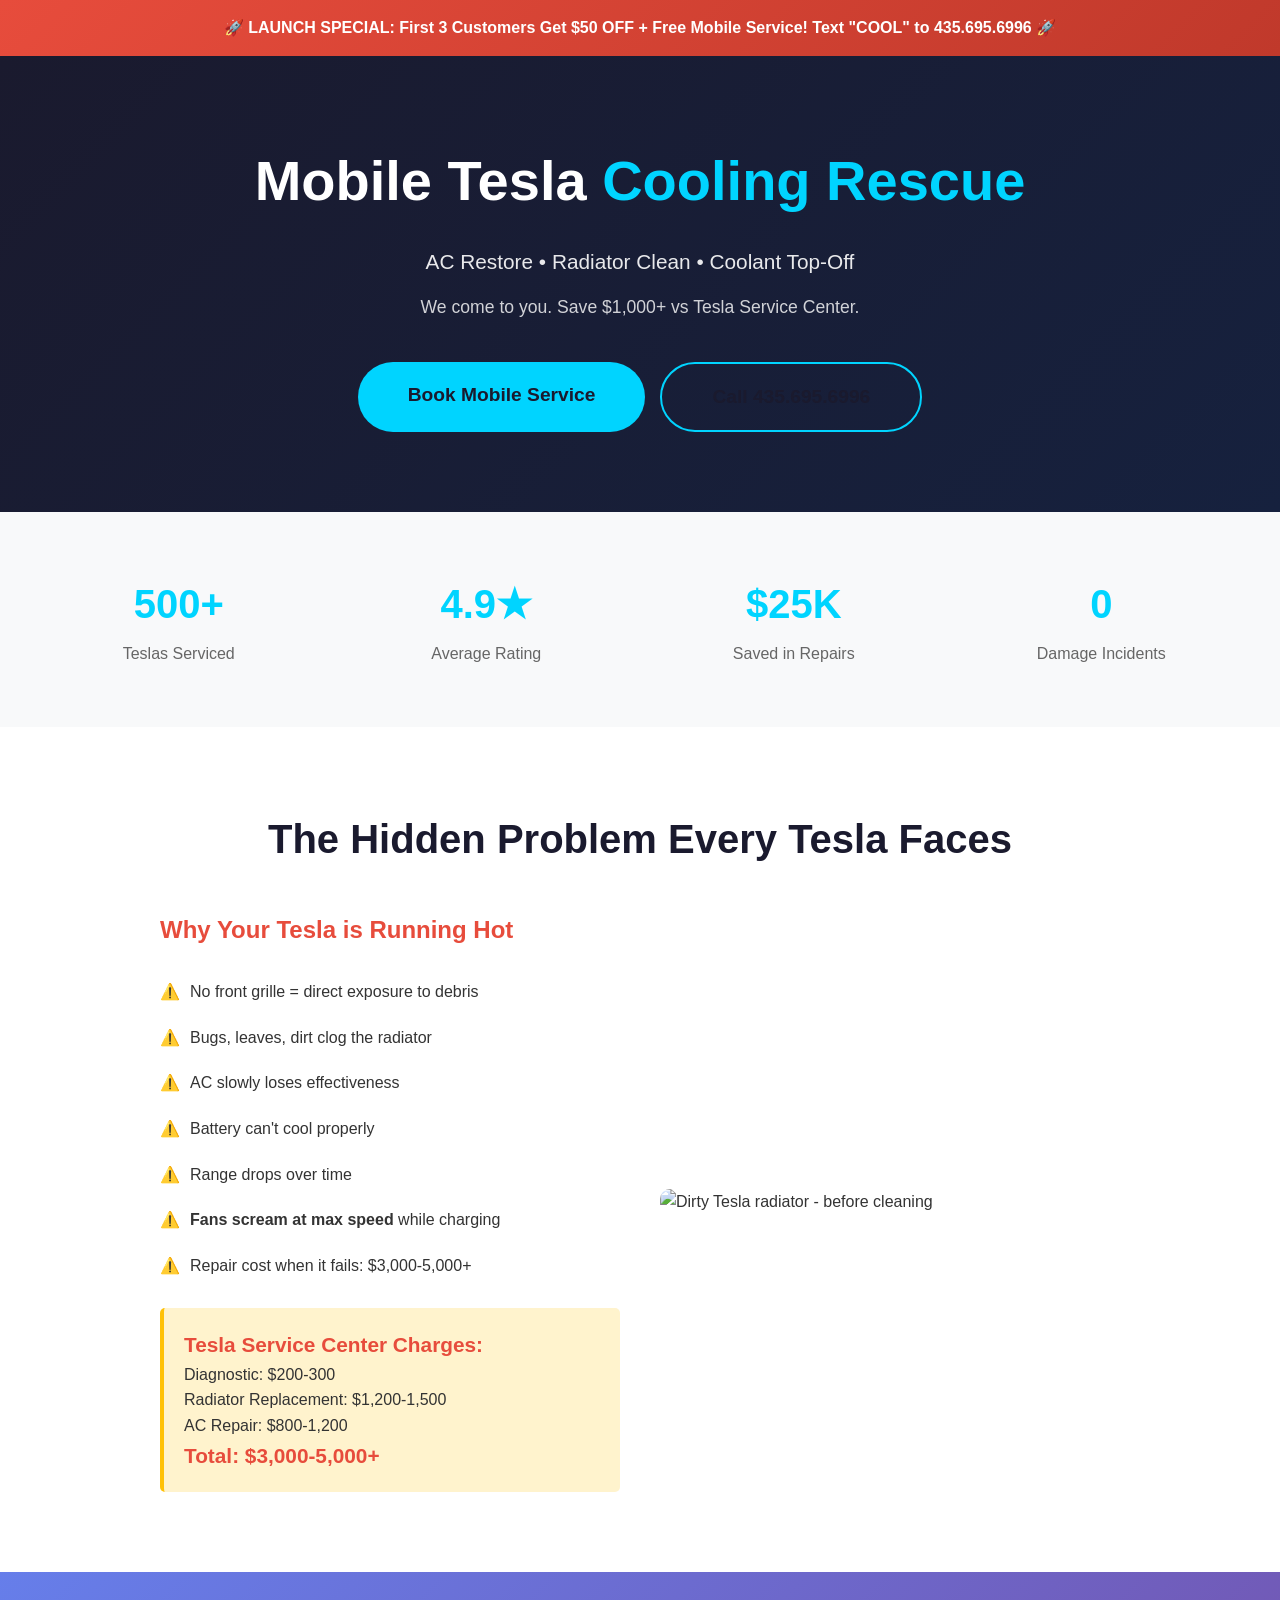
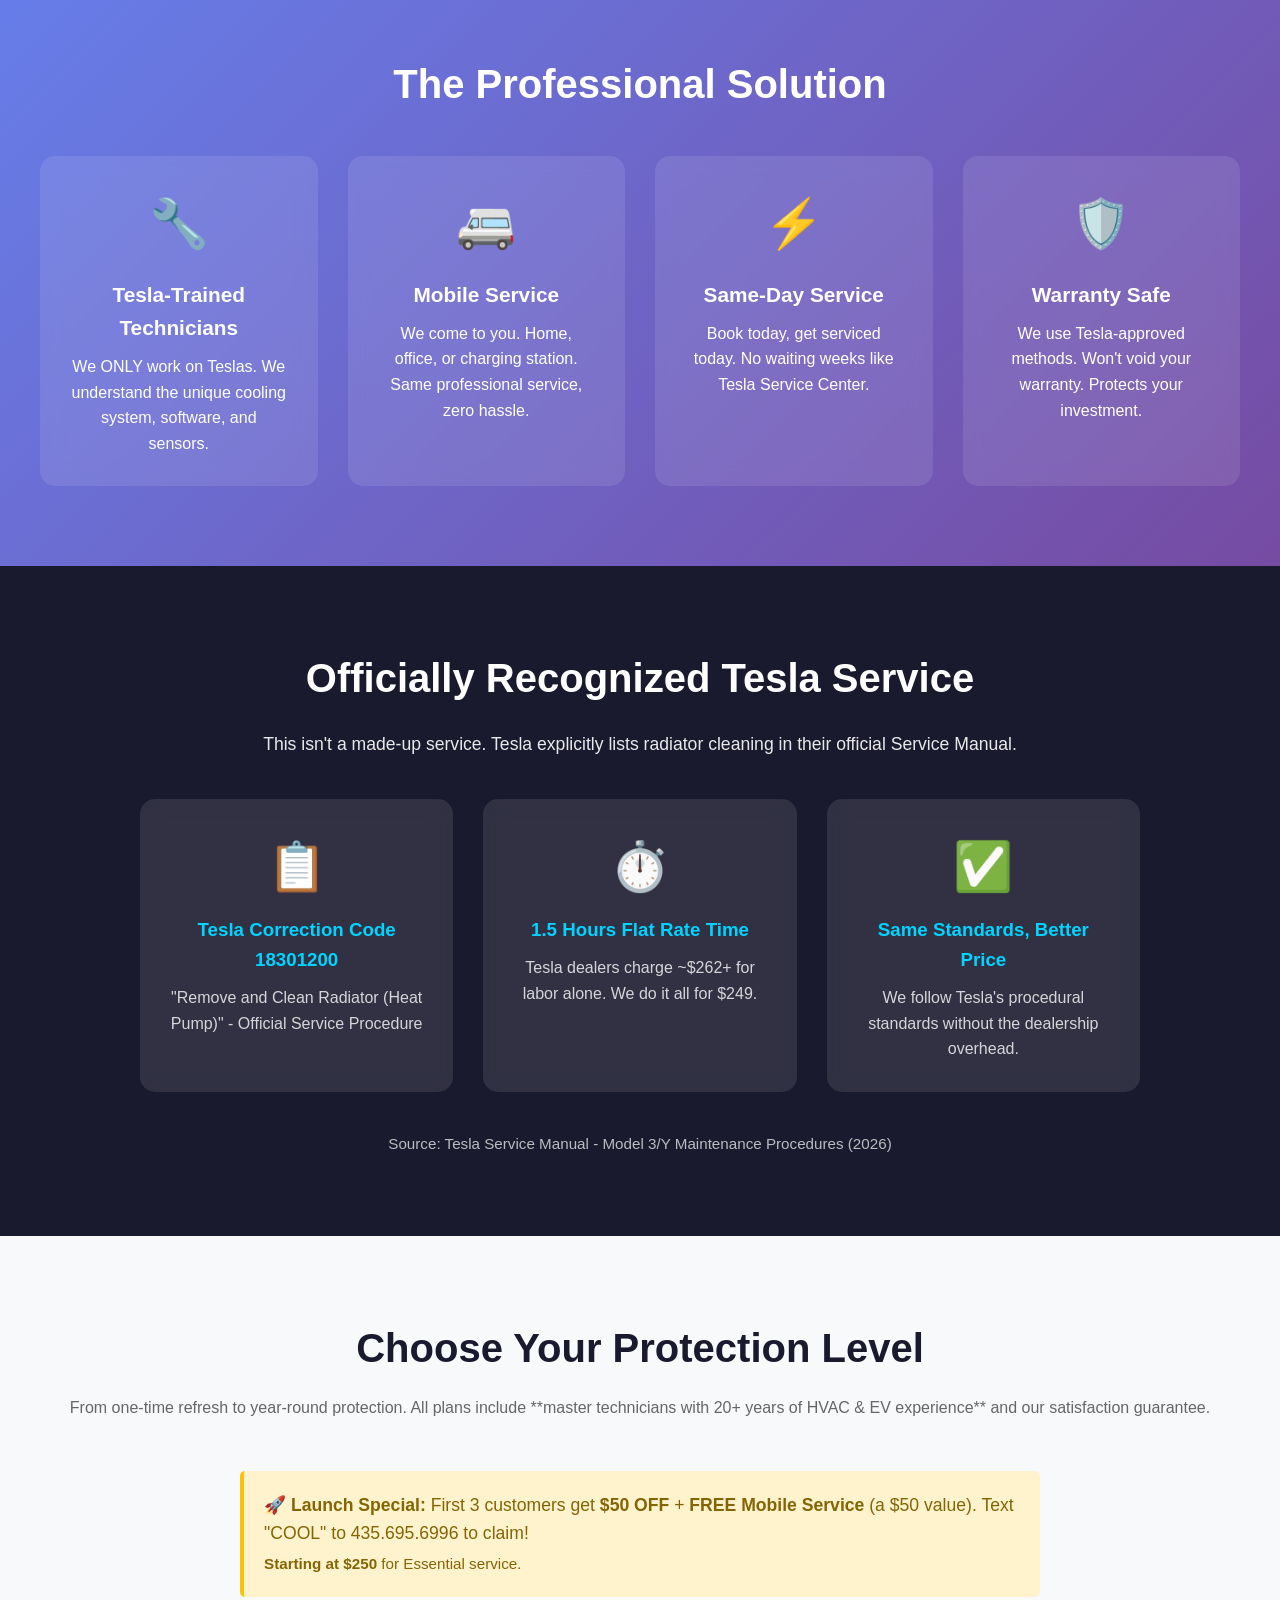
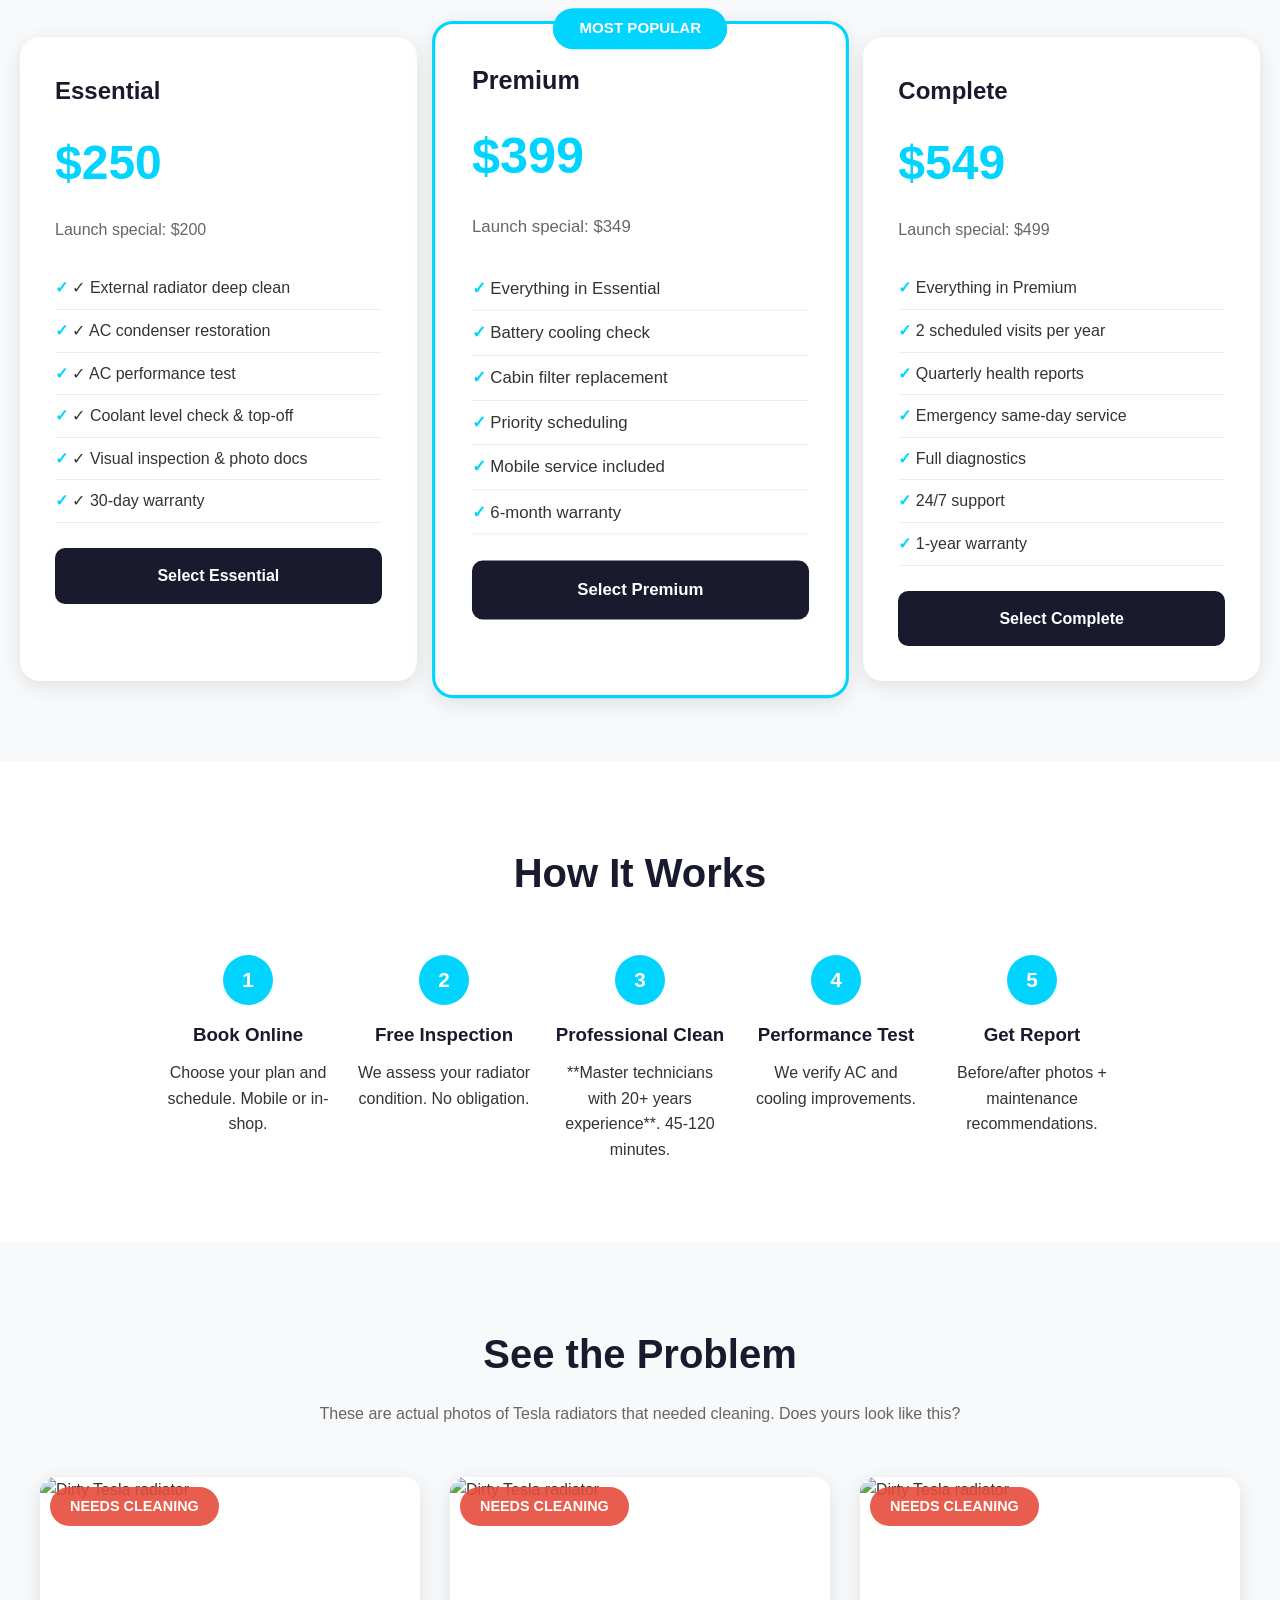
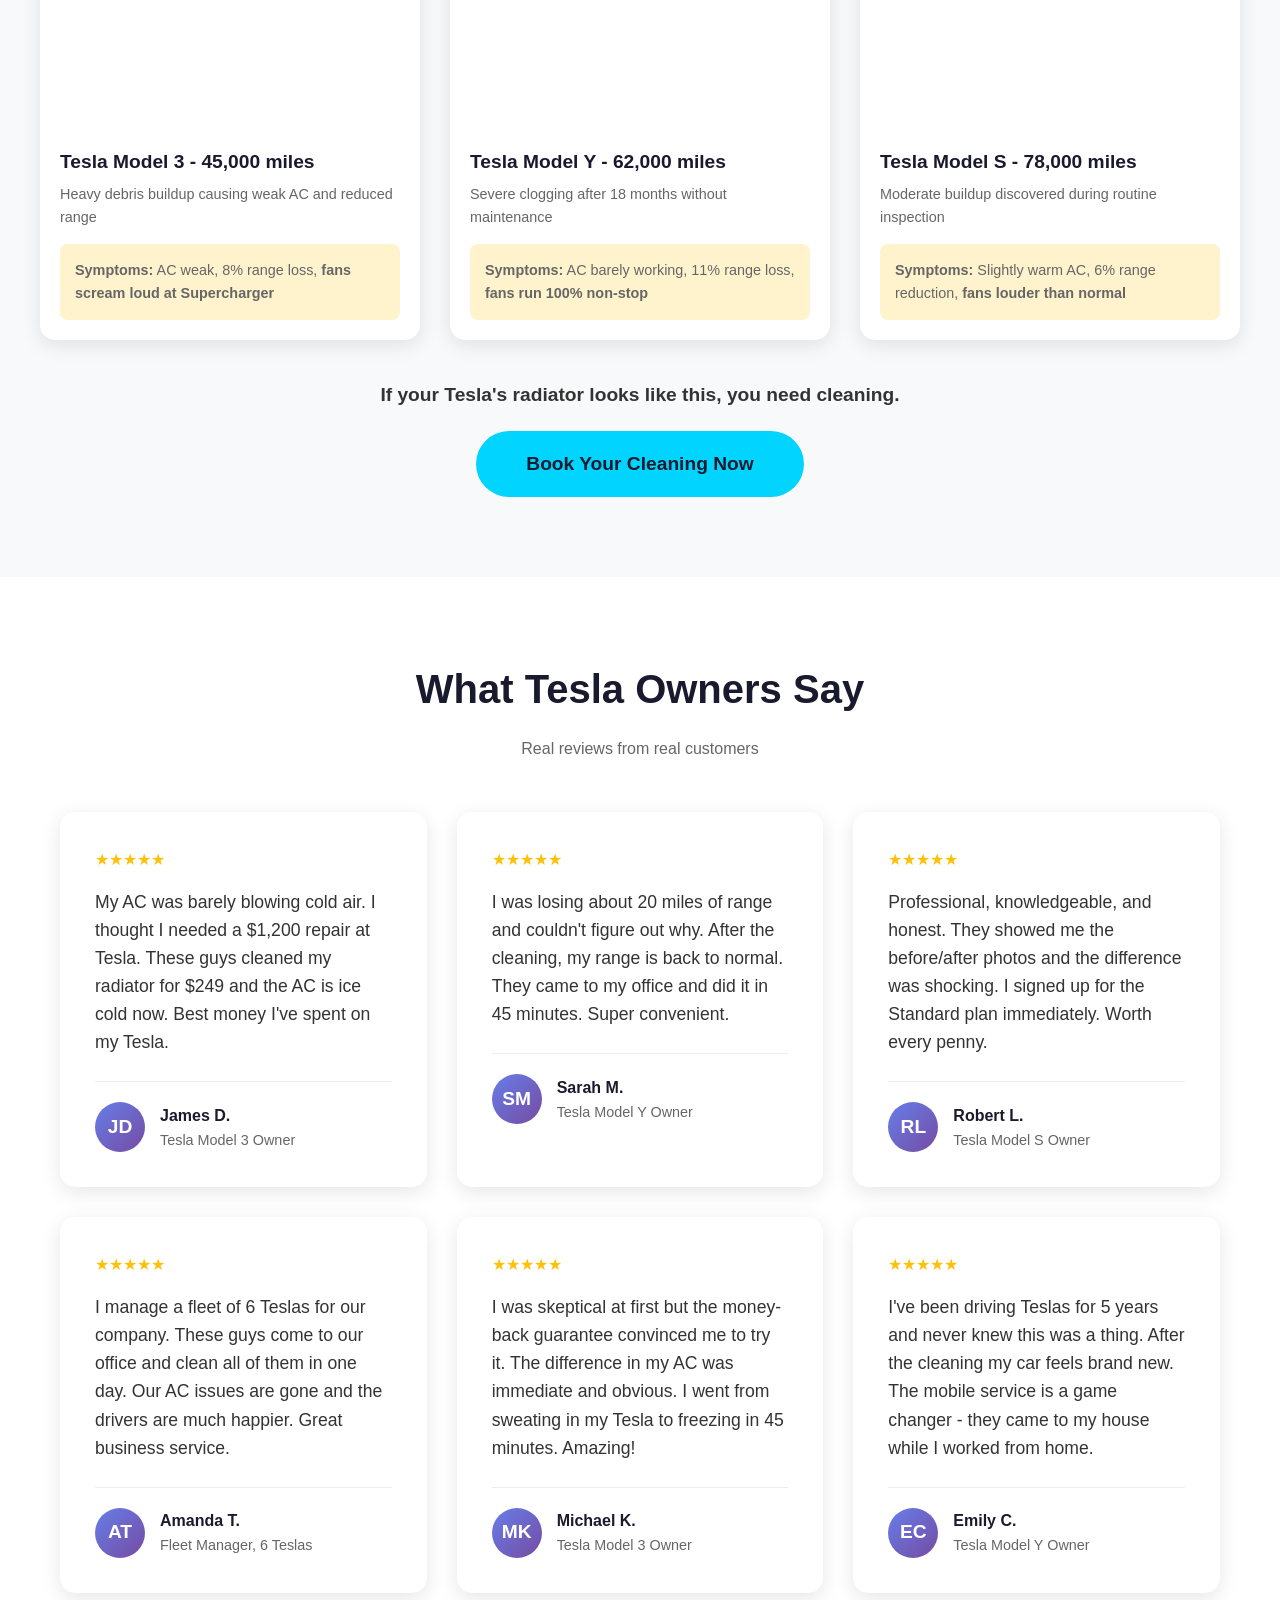
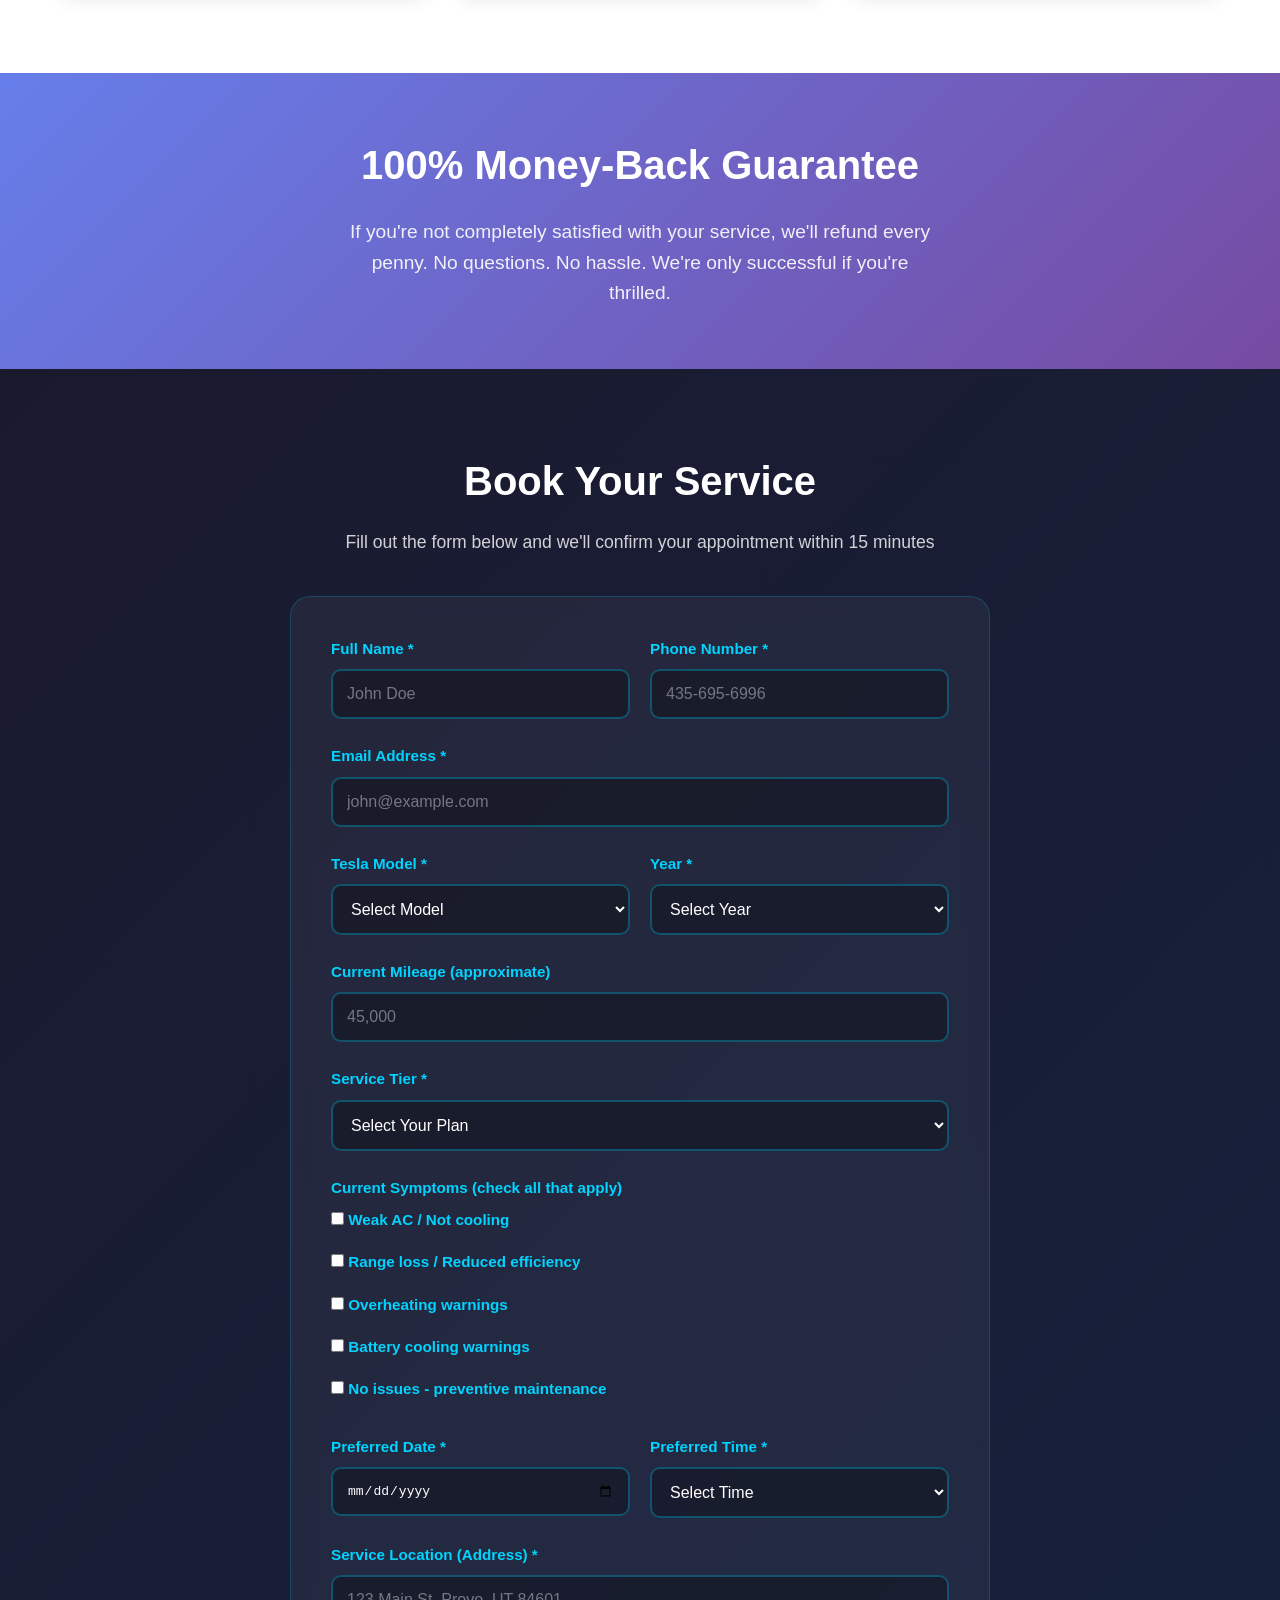
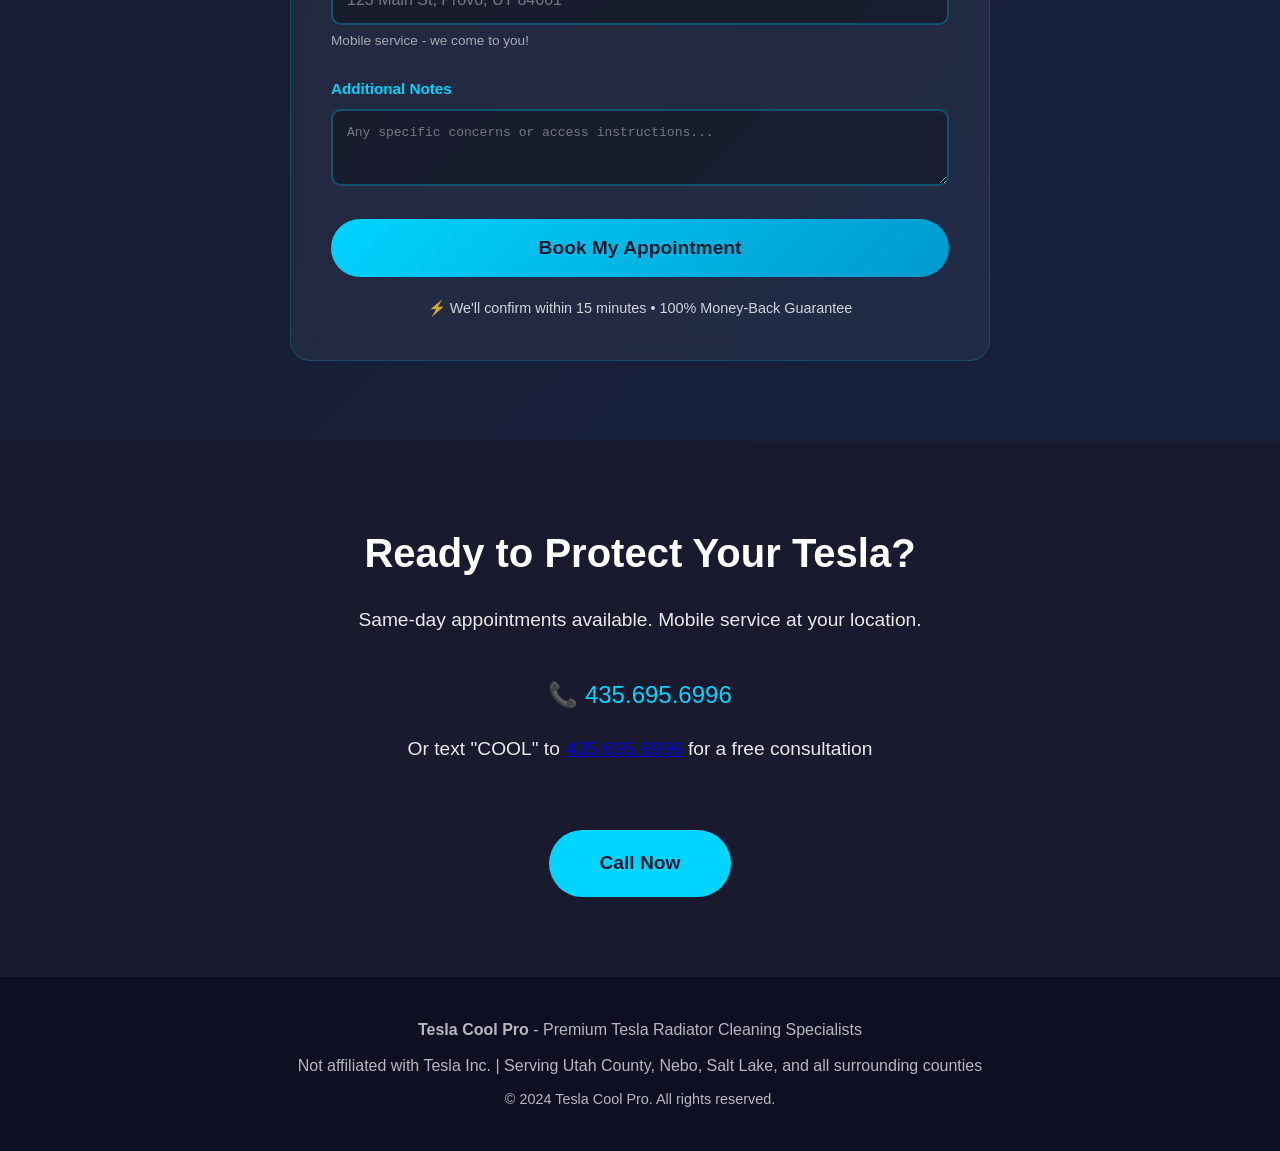
==== commit ab2670c9: "Update index.html" ====
--- a/index.html
+++ b/index.html
@@ -843,7 +843,7 @@
                 <div class="badge-label">Average Rating</div>
             </div>
             <div class="badge">
-                <div class="badge-number">$2.2M</div>
+                <div class="badge-number">$25K</div>
                 <div class="badge-label">Saved in Repairs</div>
             </div>
             <div class="badge">
@@ -865,6 +865,7 @@
                     <li>AC slowly loses effectiveness</li>
                     <li>Battery can't cool properly</li>
                     <li>Range drops over time</li>
+                    <li><strong>Fans scream at max speed</strong> while charging</li>
                     <li>Repair cost when it fails: $3,000-5,000+</li>
                 </ul>
                 <div class="cost-box">
@@ -939,7 +940,7 @@
     <!-- Pricing Section -->
     <section class="pricing" id="pricing">
         <h2>Choose Your Protection Level</h2>
-        <p class="pricing-subtitle">From one-time refresh to year-round protection. All plans include Tesla-trained technicians and our satisfaction guarantee.</p>
+        <p class="pricing-subtitle">From one-time refresh to year-round protection. All plans include **master technicians with 20+ years of HVAC & EV experience** and our satisfaction guarantee.</p>
         
         <div style="background: #fff3cd; border-left: 4px solid #ffc107; padding: 20px; margin-bottom: 40px; max-width: 800px; margin-left: auto; margin-right: auto; border-radius: 5px;">
             <p style="margin: 0; font-size: 1.1em; color: #856404;">
@@ -975,7 +976,6 @@
                 <div class="tier-per-visit">Launch special: $349</div>
                 <ul class="tier-features">
                     <li>Everything in Essential</li>
-                    <li>Internal cooling system flush</li>
                     <li>Battery cooling check</li>
                     <li>Cabin filter replacement</li>
                     <li>Priority scheduling</li>
@@ -1021,7 +1021,7 @@
             <div class="step">
                 <div class="step-number">3</div>
                 <h3>Professional Clean</h3>
-                <p>Tesla-trained technicians. 45-120 minutes.</p>
+                <p>**Master technicians with 20+ years experience**. 45-120 minutes.</p>
             </div>
             <div class="step">
                 <div class="step-number">4</div>
@@ -1052,7 +1052,7 @@
                     <h3>Tesla Model 3 - 45,000 miles</h3>
                     <p>Heavy debris buildup causing weak AC and reduced range</p>
                     <div style="background: #fff3cd; padding: 15px; border-radius: 8px; margin-top: 15px;">
-                        <p style="margin: 0; font-size: 0.9em;"><strong>Symptoms:</strong> AC weak, 8% range loss, overheating warnings</p>
+                        <p style="margin: 0; font-size: 0.9em;"><strong>Symptoms:</strong> AC weak, 8% range loss, <strong>fans scream loud at Supercharger</strong></p>
                     </div>
                 </div>
             </div>
@@ -1067,7 +1067,7 @@
                     <h3>Tesla Model Y - 62,000 miles</h3>
                     <p>Severe clogging after 18 months without maintenance</p>
                     <div style="background: #fff3cd; padding: 15px; border-radius: 8px; margin-top: 15px;">
-                        <p style="margin: 0; font-size: 0.9em;"><strong>Symptoms:</strong> AC barely working, 11% range loss, battery warnings</p>
+                        <p style="margin: 0; font-size: 0.9em;"><strong>Symptoms:</strong> AC barely working, 11% range loss, <strong>fans run 100% non-stop</strong></p>
                     </div>
                 </div>
             </div>
@@ -1082,7 +1082,7 @@
                     <h3>Tesla Model S - 78,000 miles</h3>
                     <p>Moderate buildup discovered during routine inspection</p>
                     <div style="background: #fff3cd; padding: 15px; border-radius: 8px; margin-top: 15px;">
-                        <p style="margin: 0; font-size: 0.9em;"><strong>Symptoms:</strong> Slightly warm AC, 6% range reduction</p>
+                        <p style="margin: 0; font-size: 0.9em;"><strong>Symptoms:</strong> Slightly warm AC, 6% range reduction, <strong>fans louder than normal</strong></p>
                     </div>
                 </div>
             </div>
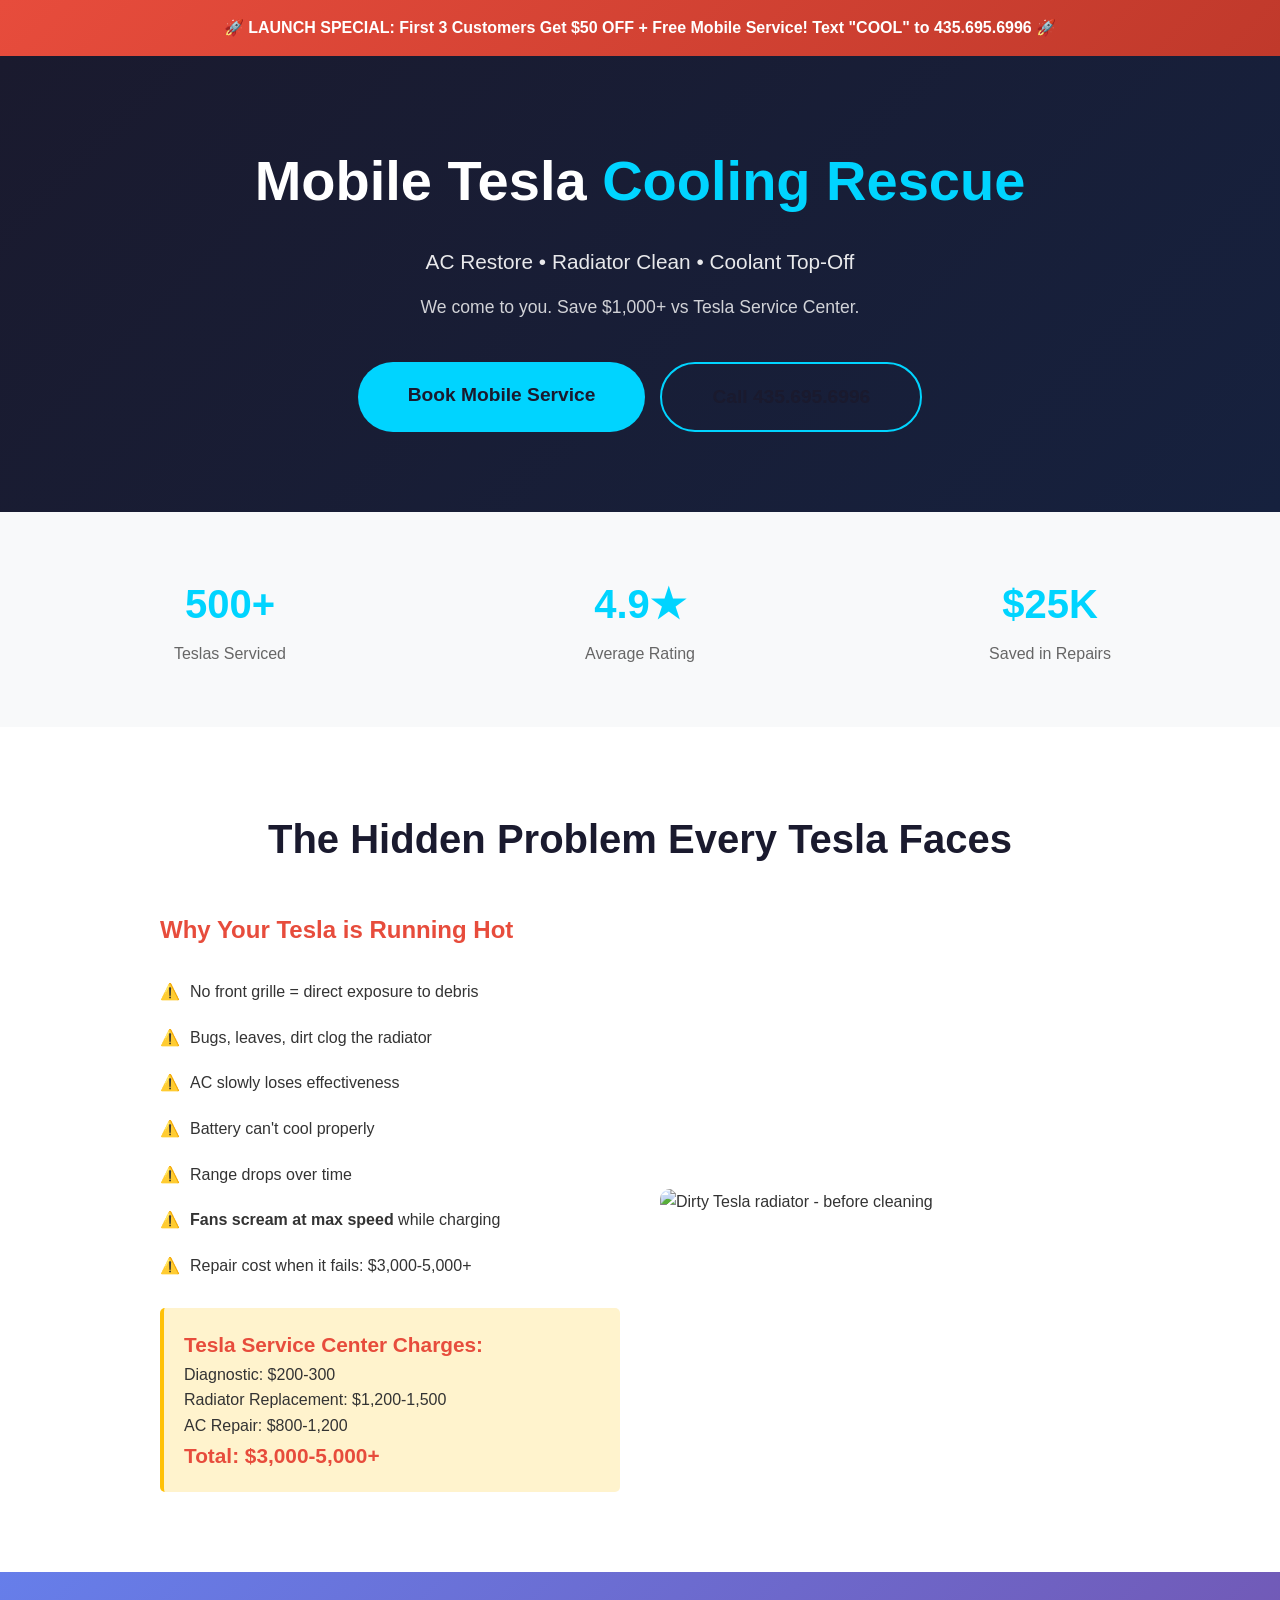
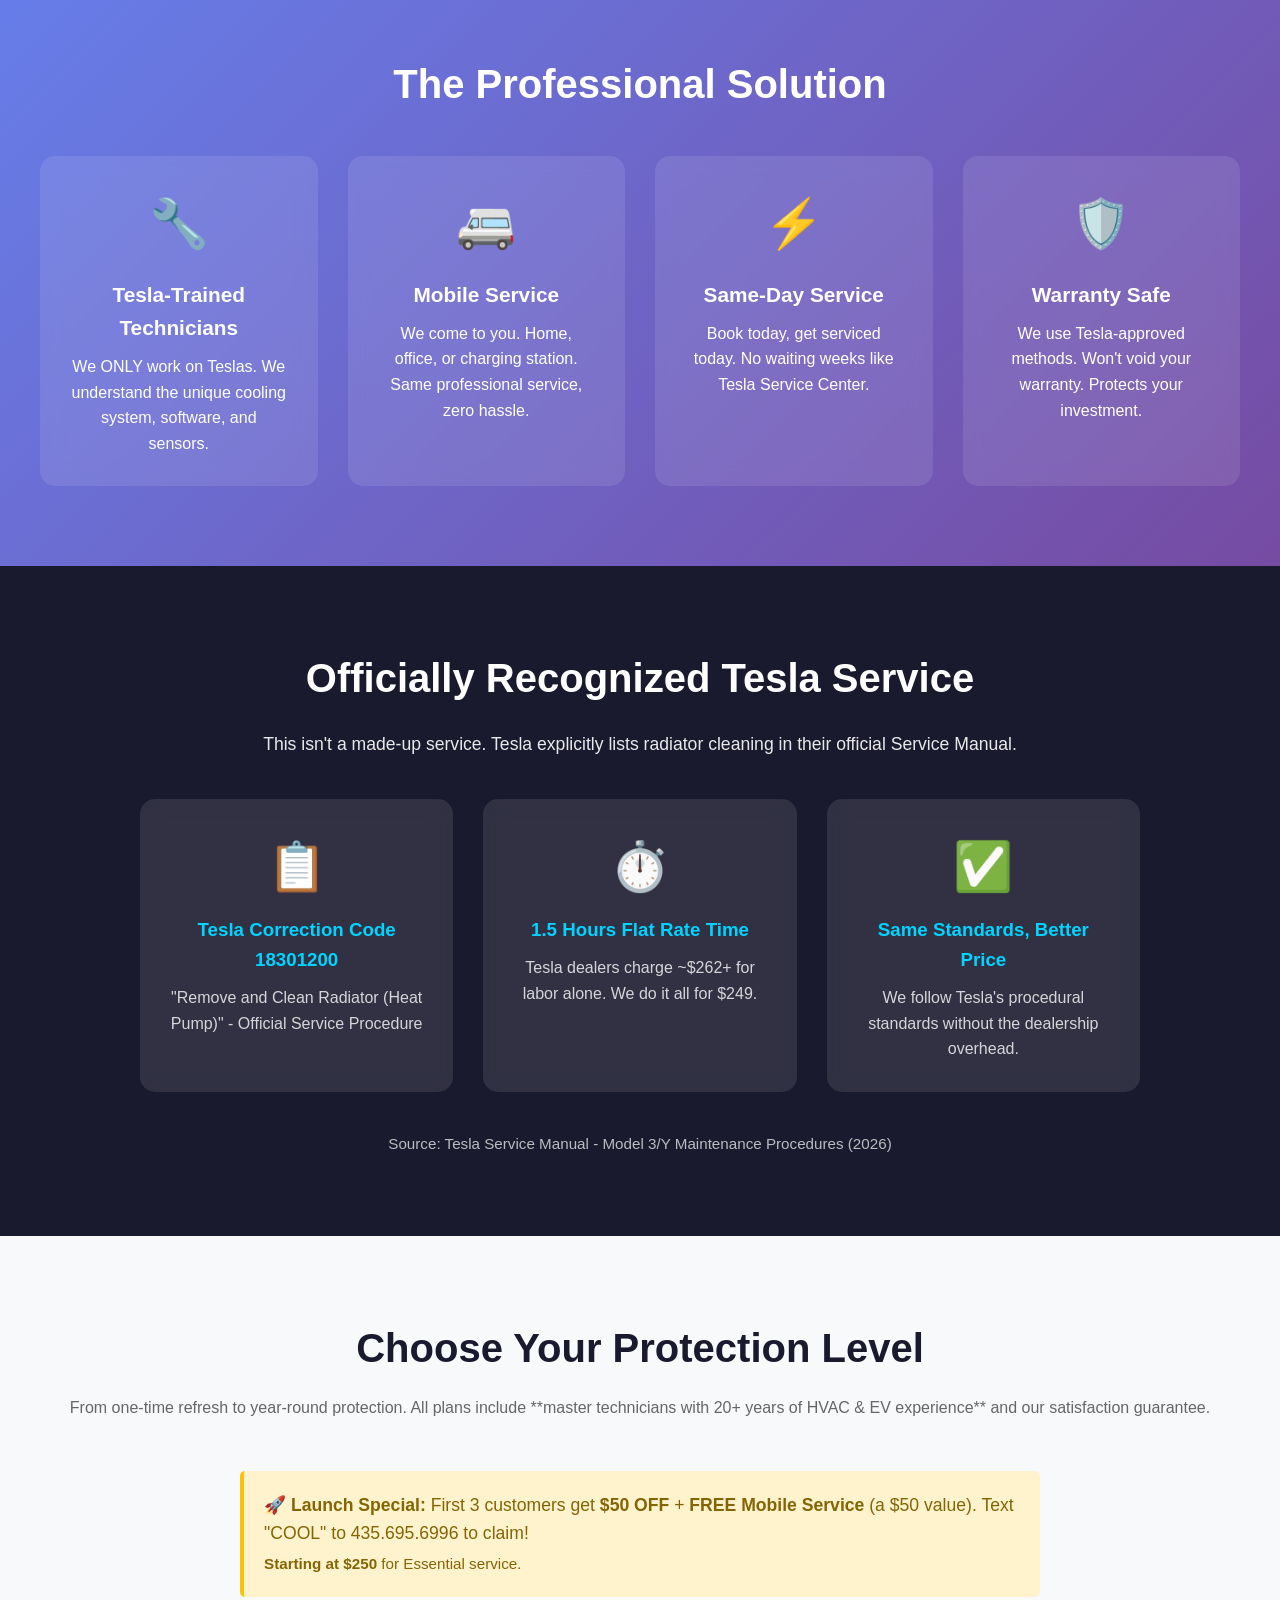
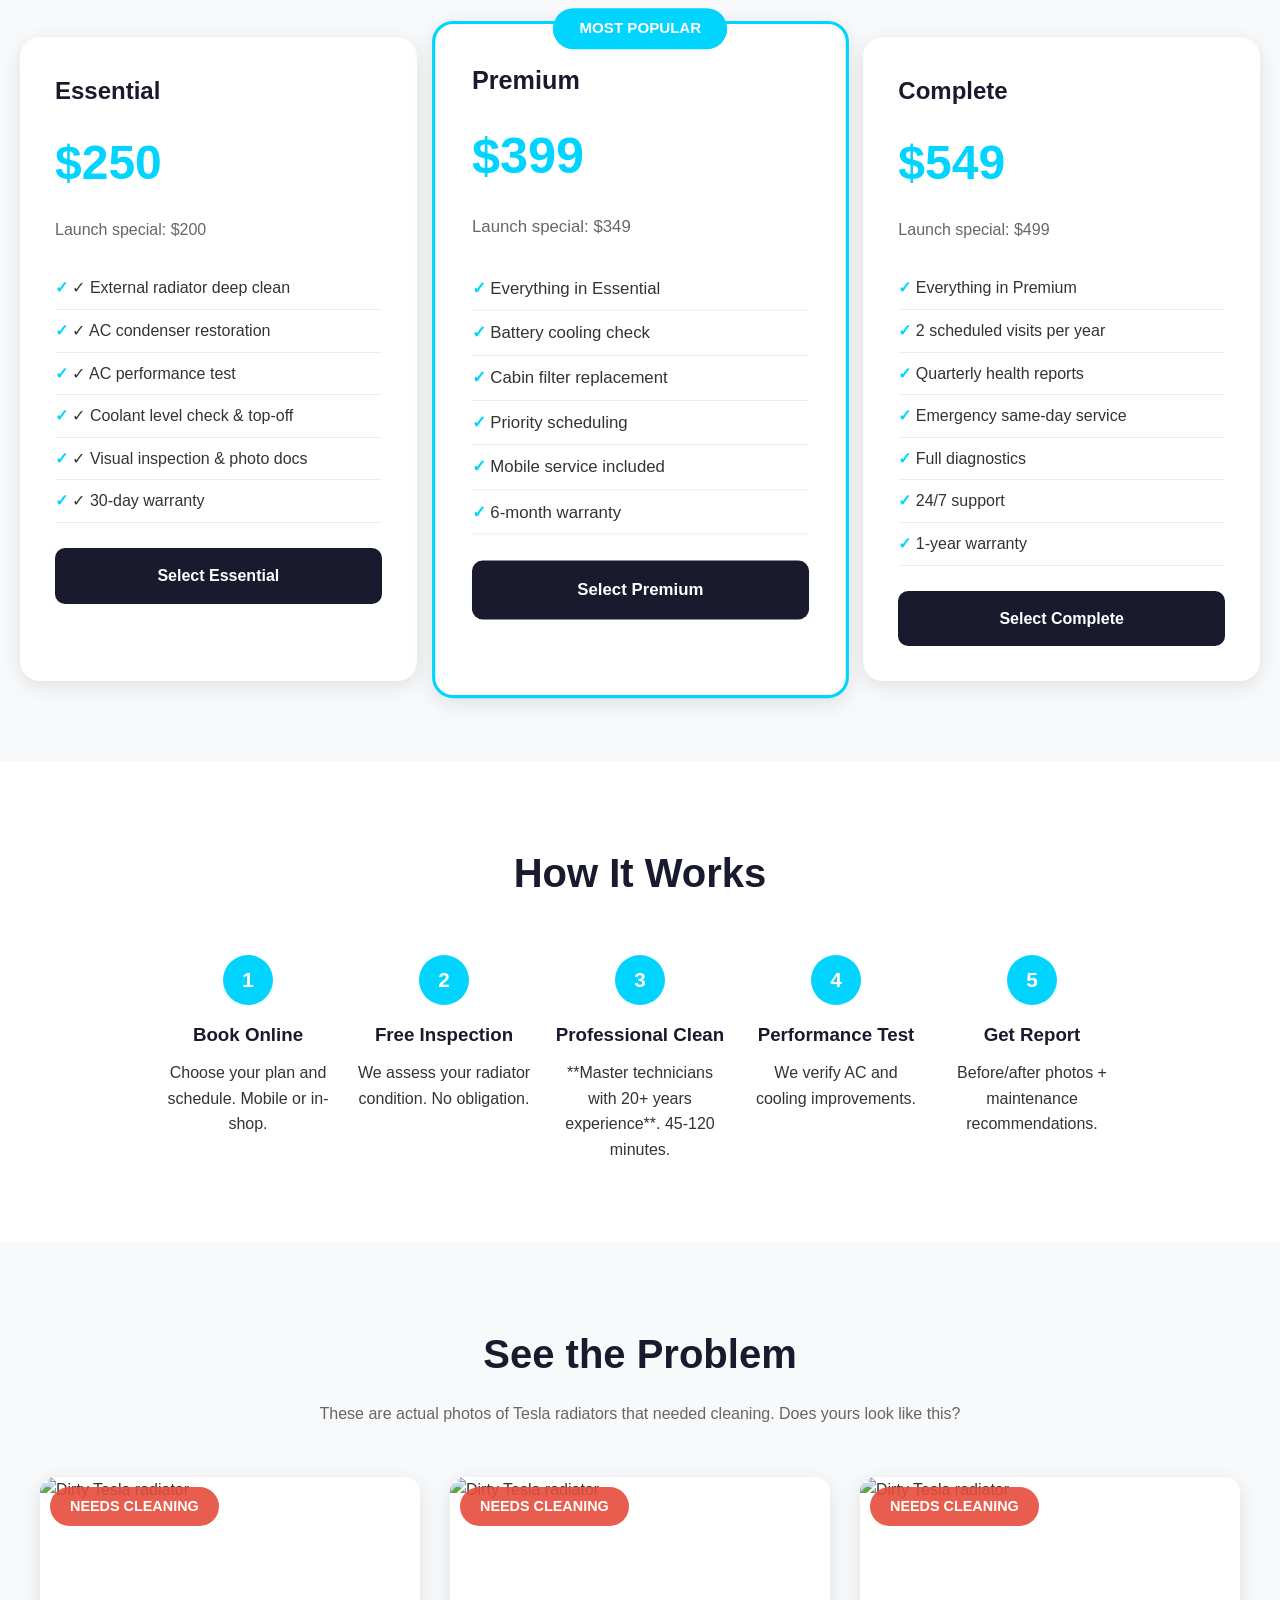
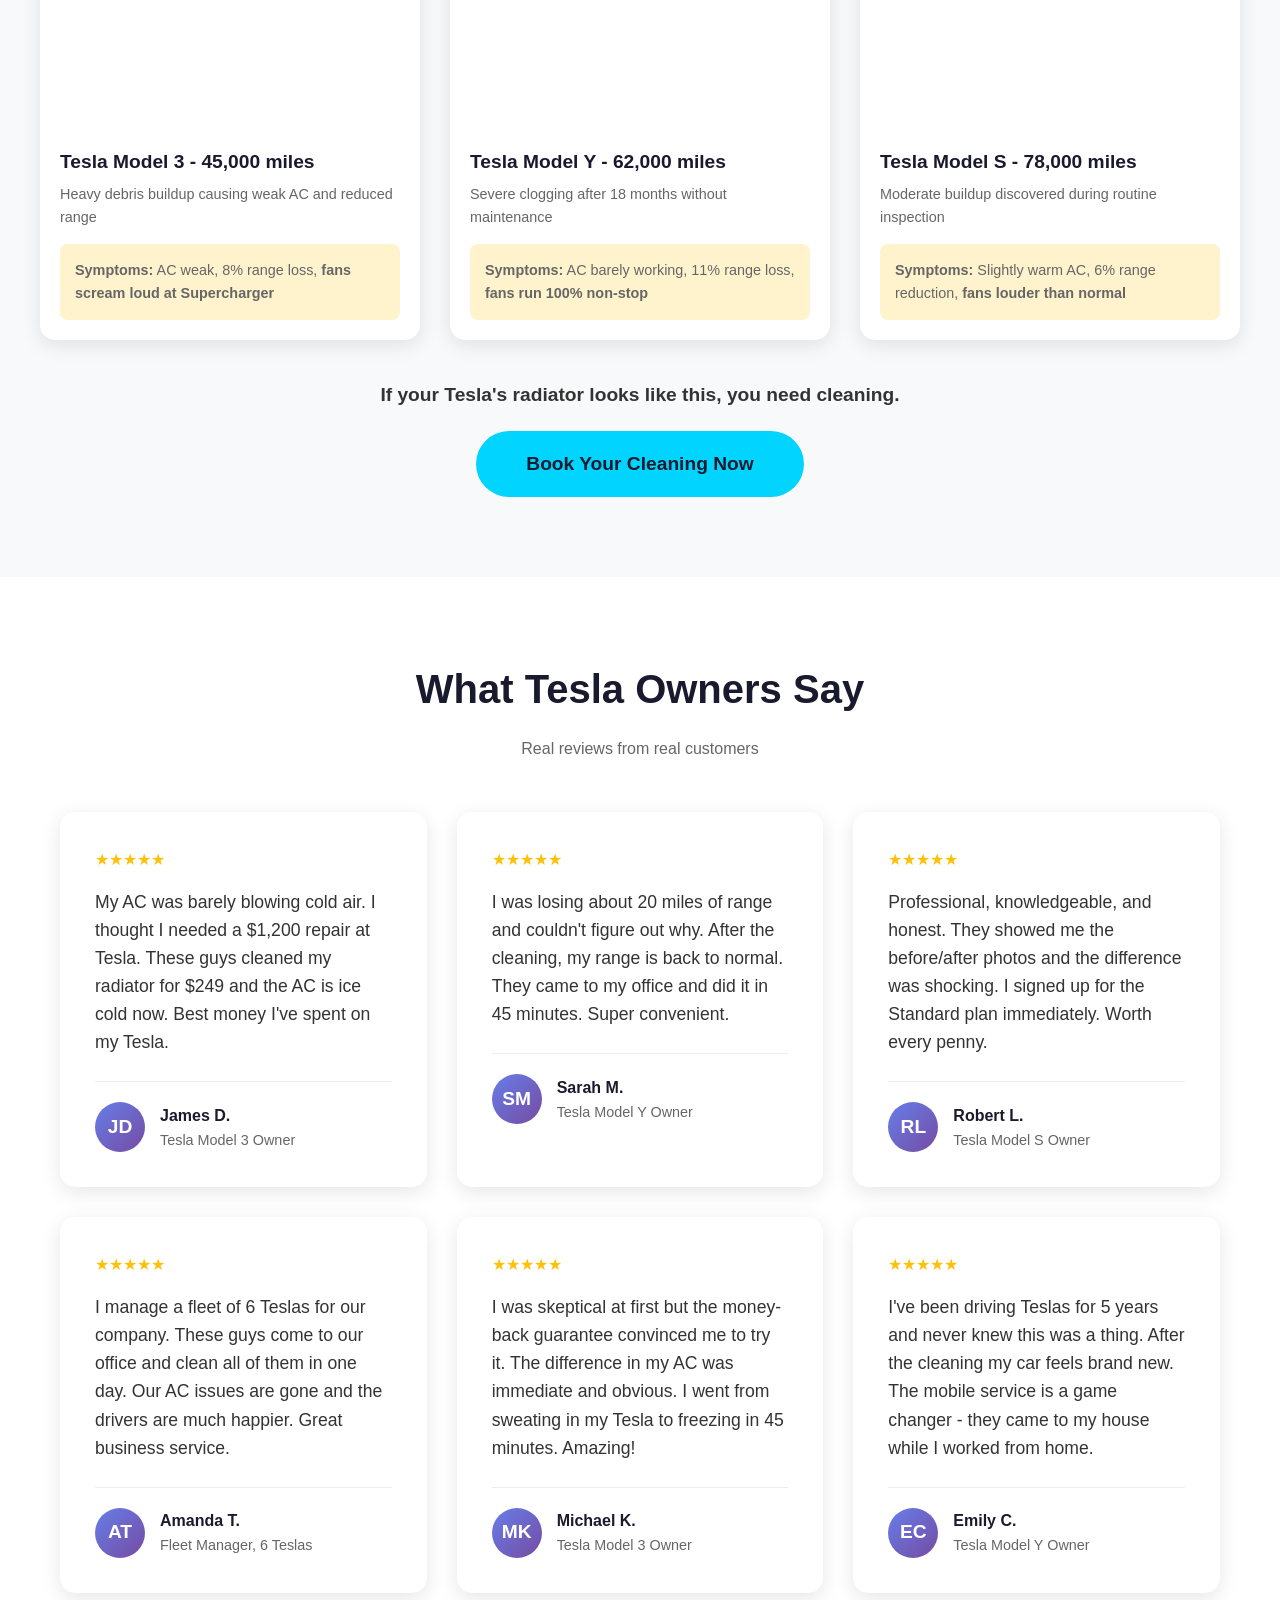
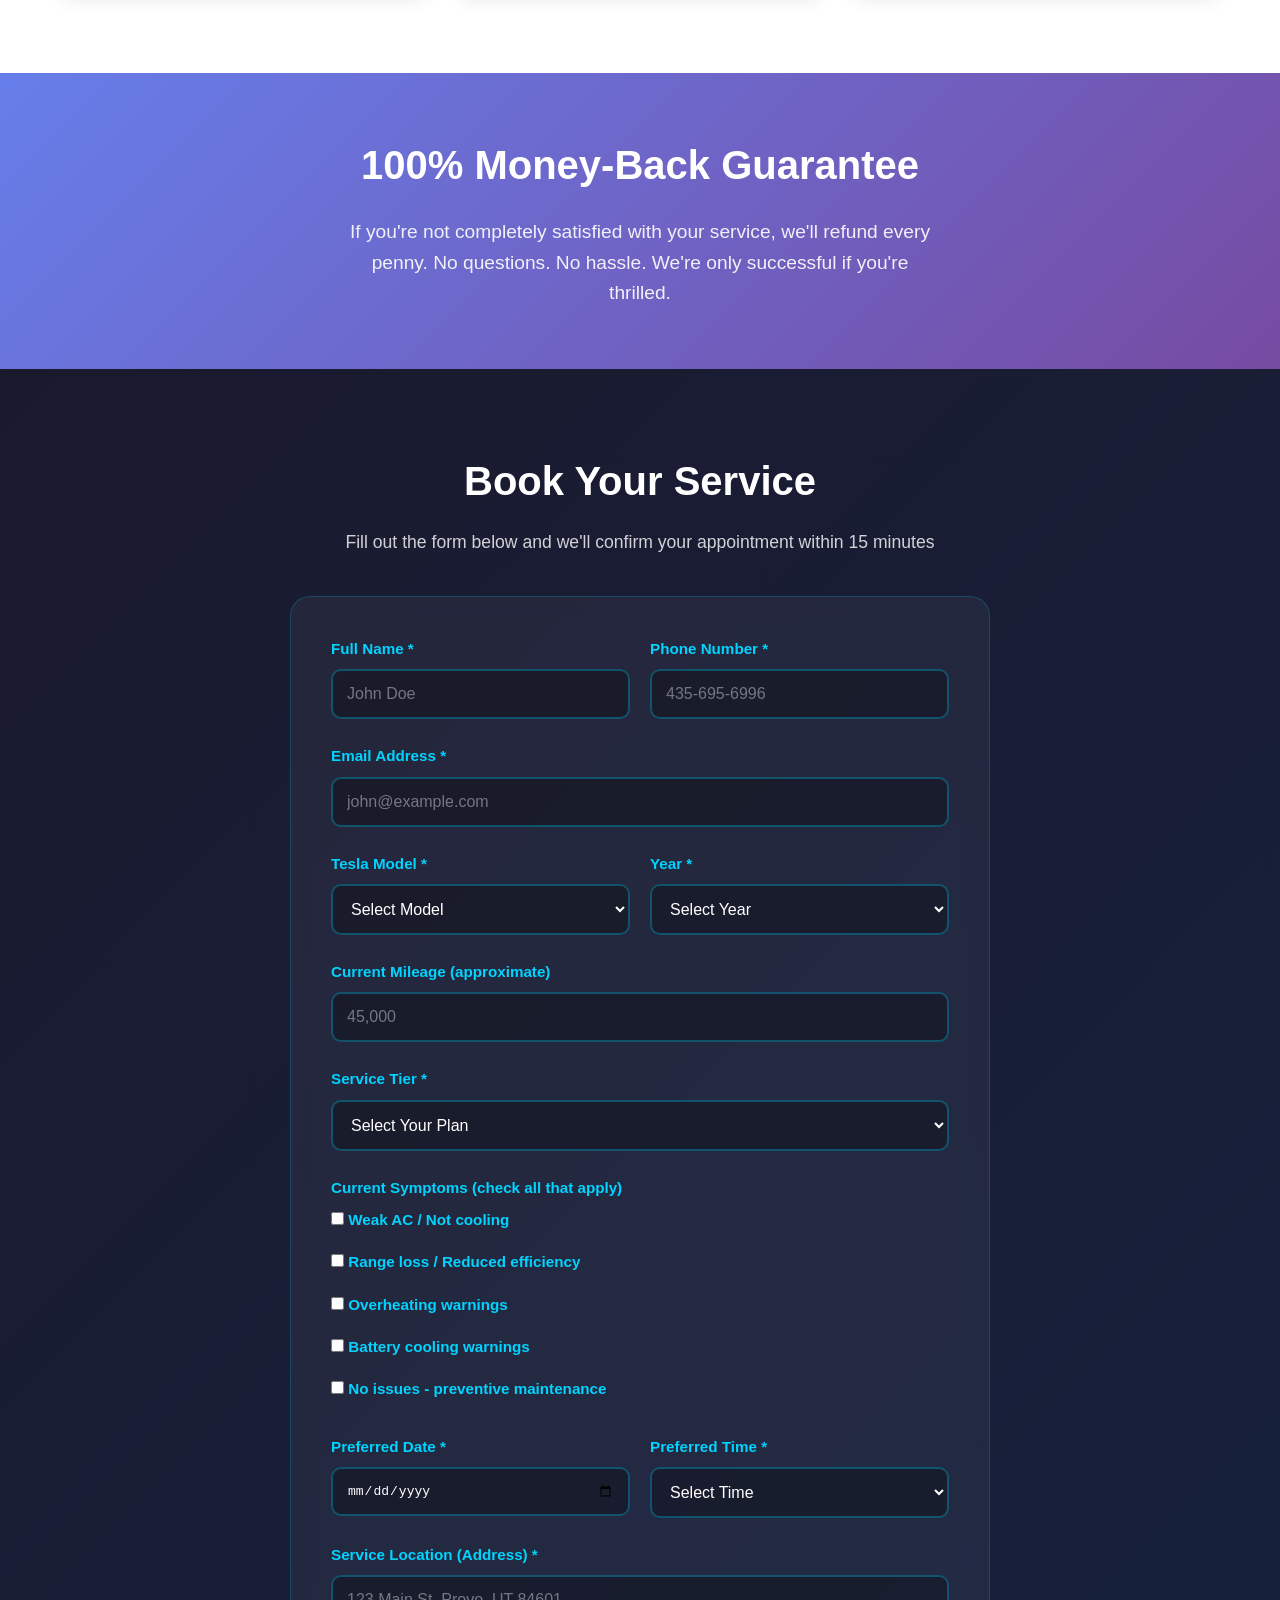
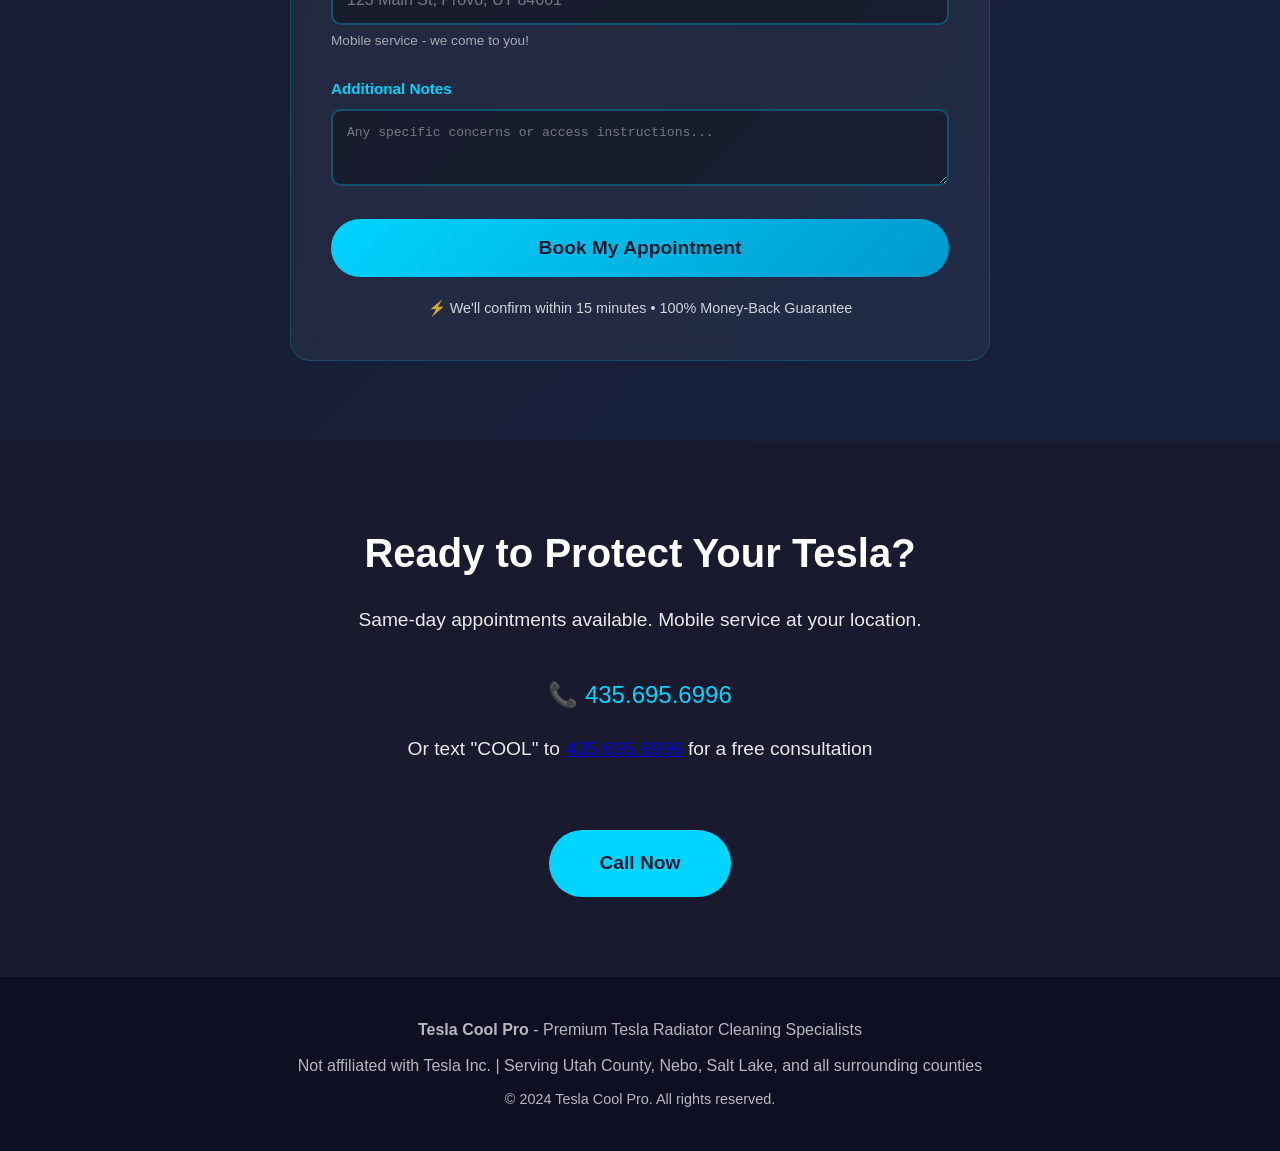
==== commit 2e15429d: "Update index.html" ====
--- a/index.html
+++ b/index.html
@@ -845,10 +845,6 @@
             <div class="badge">
                 <div class="badge-number">$25K</div>
                 <div class="badge-label">Saved in Repairs</div>
-            </div>
-            <div class="badge">
-                <div class="badge-number">0</div>
-                <div class="badge-label">Damage Incidents</div>
             </div>
         </div>
     </section>
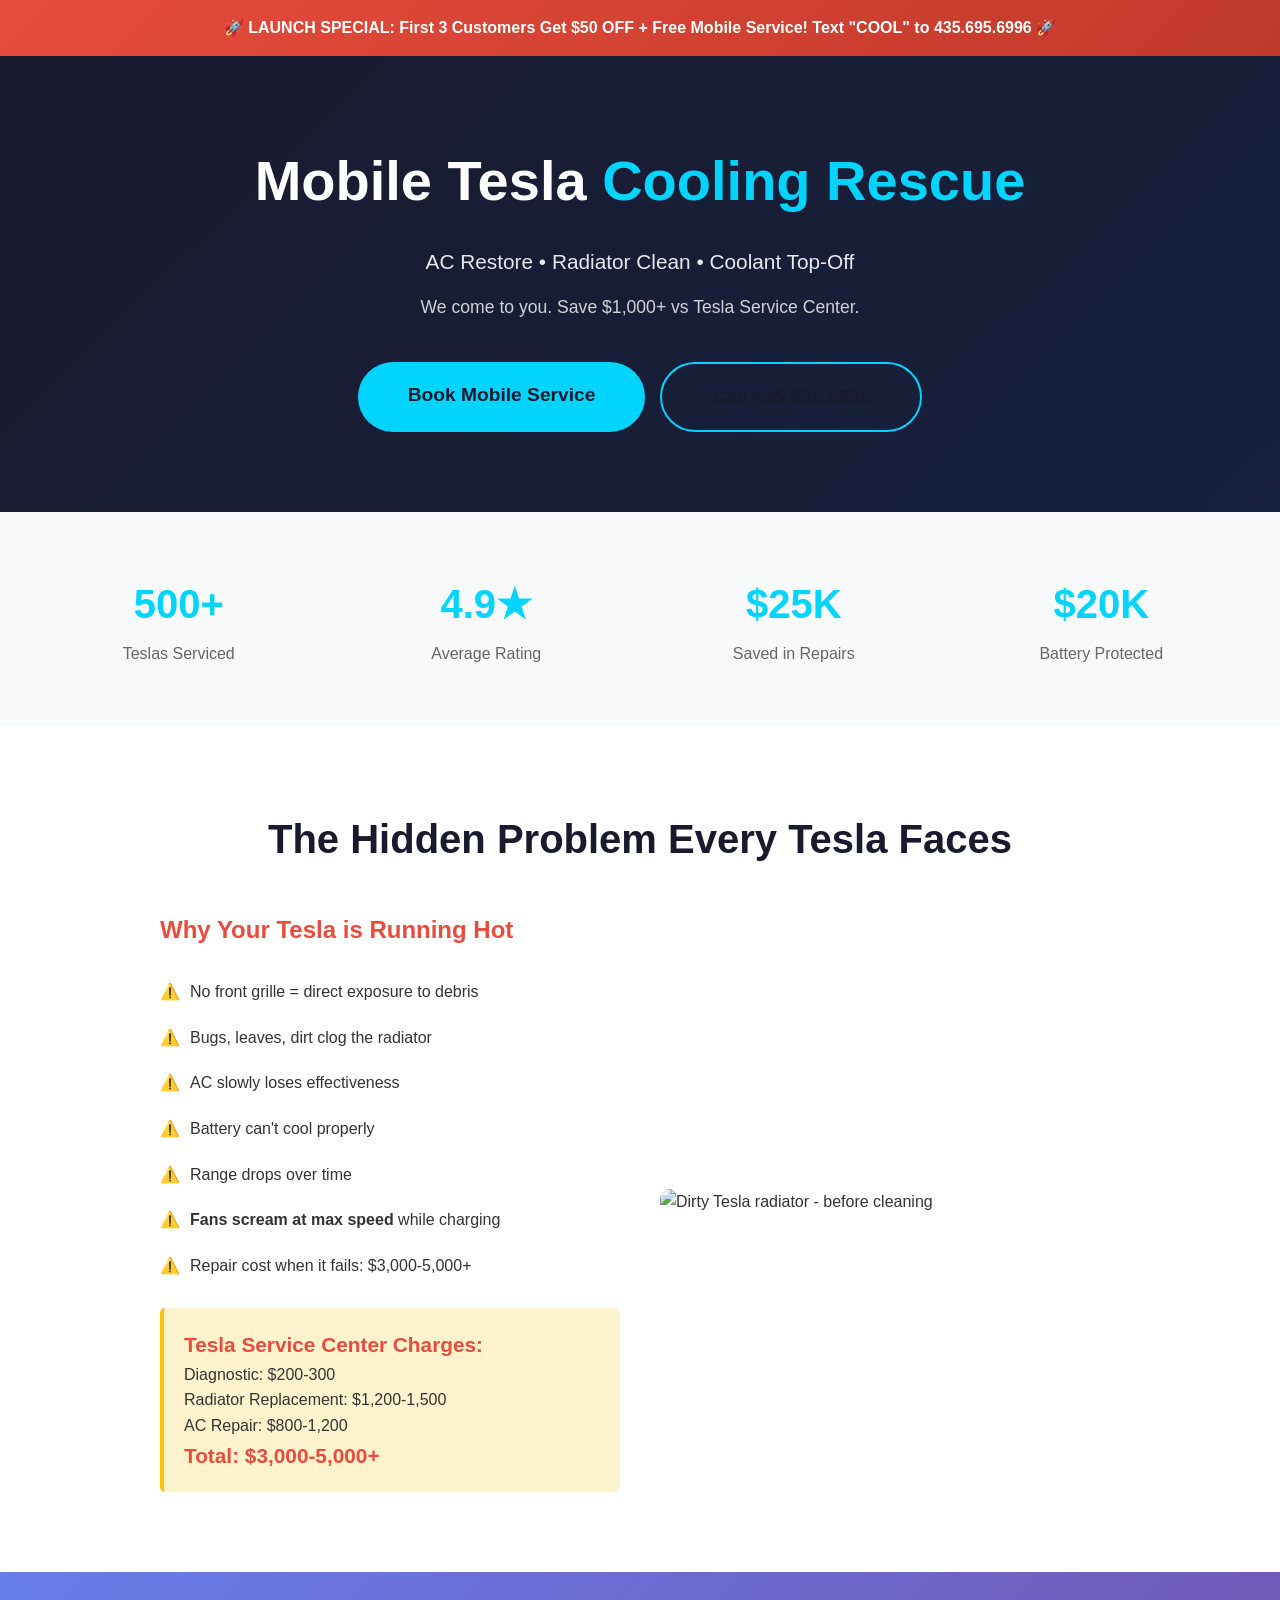
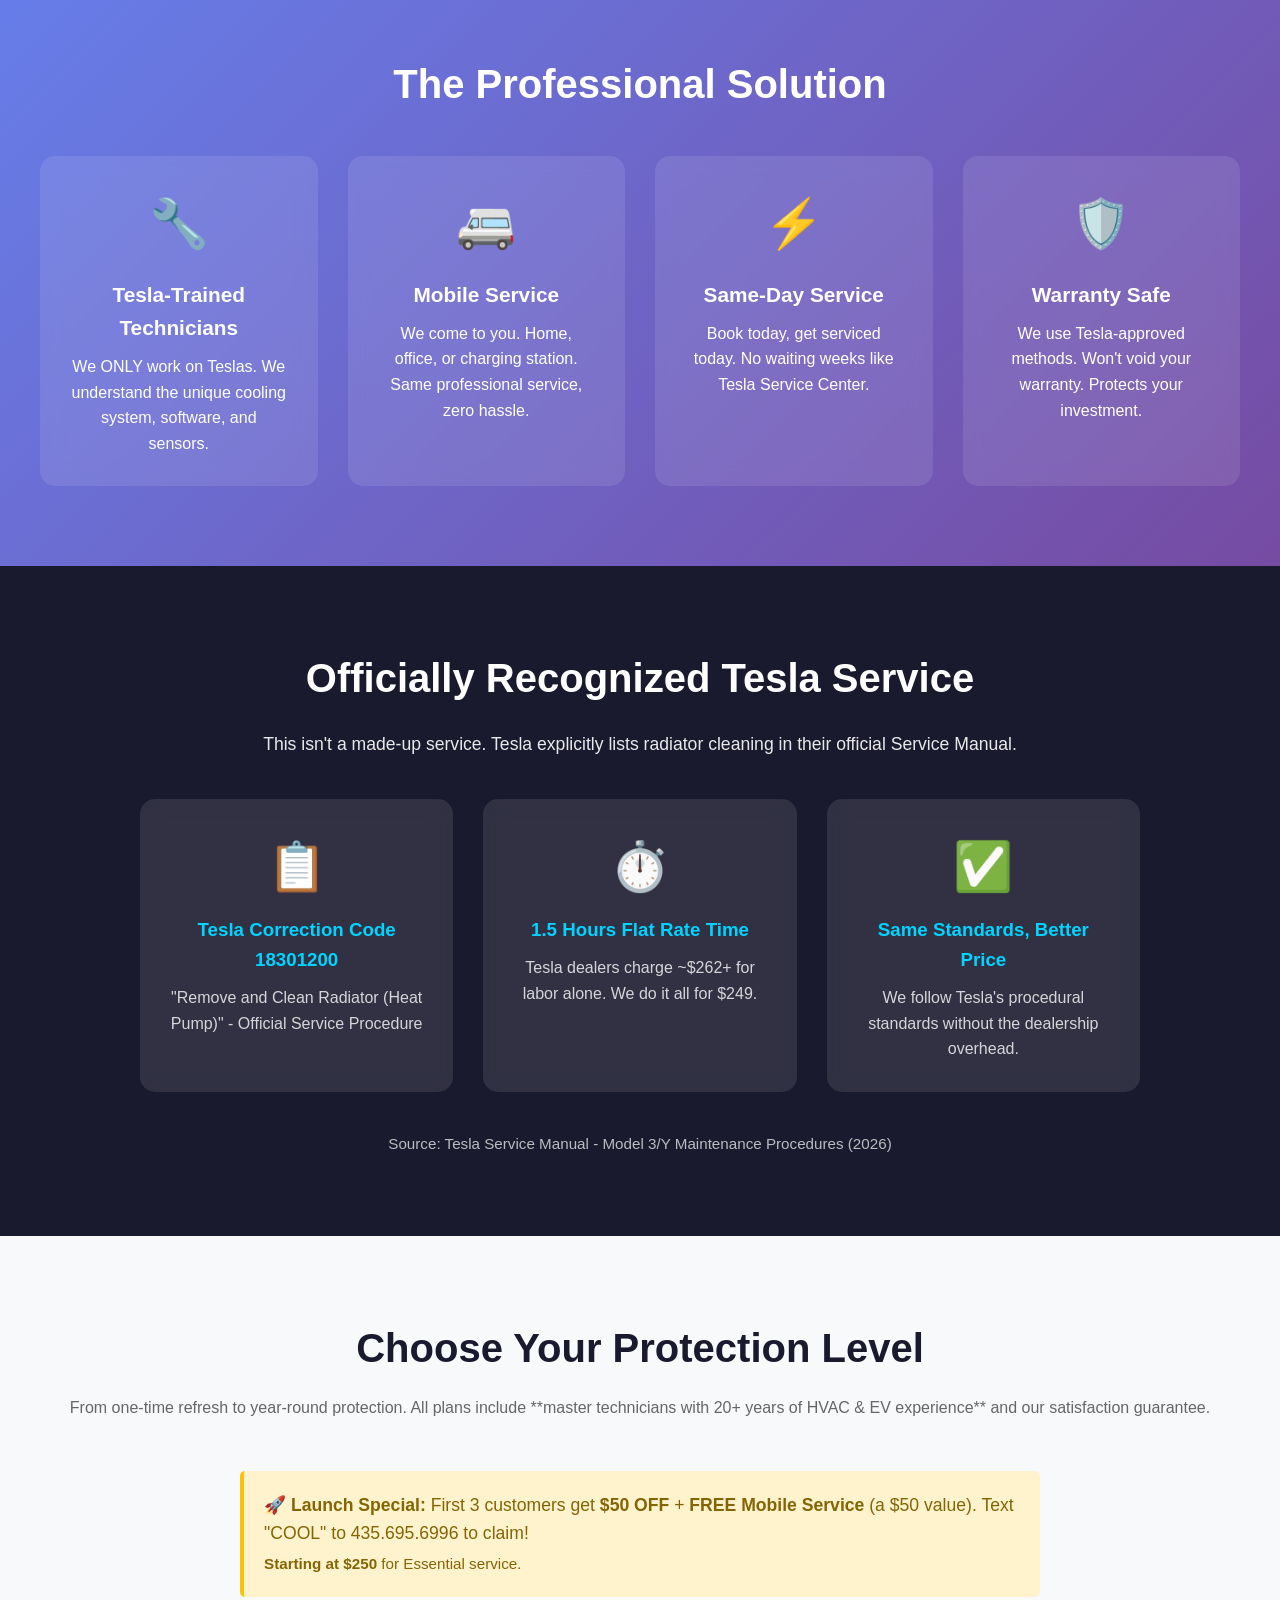
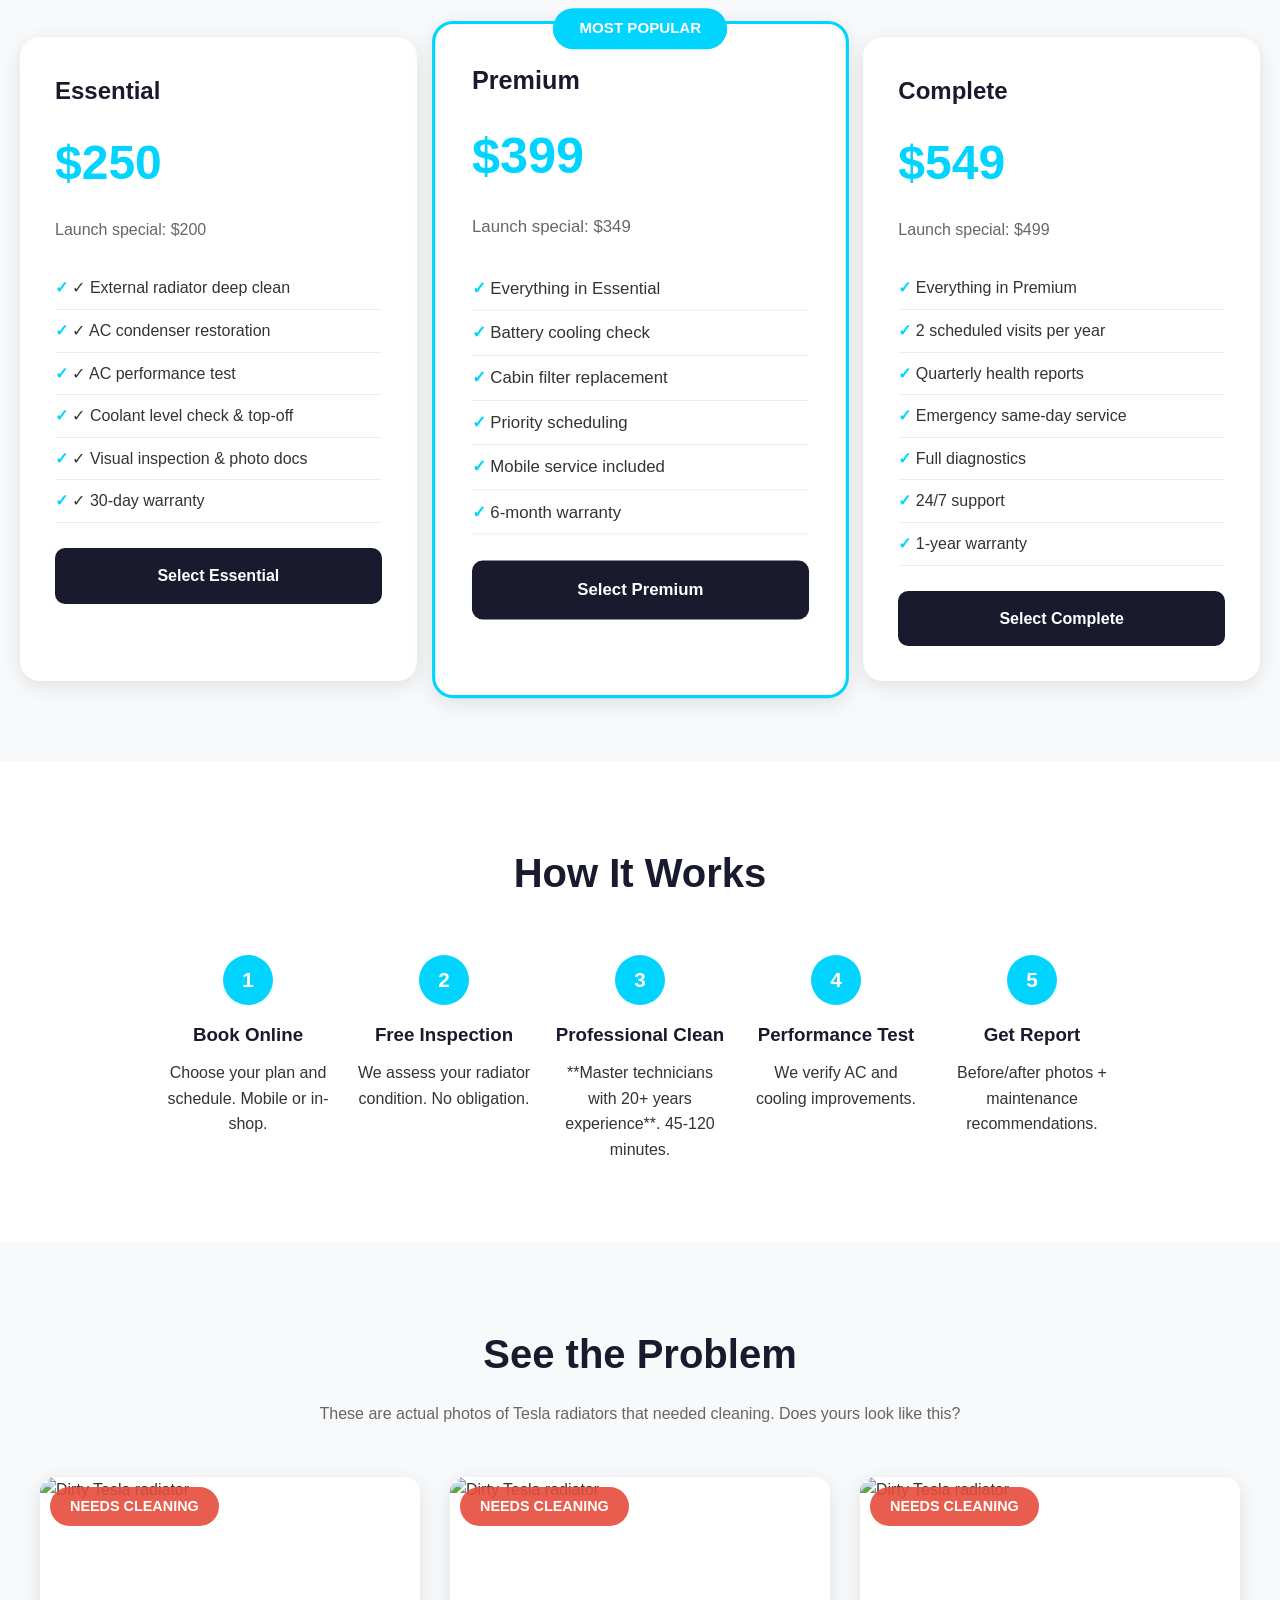
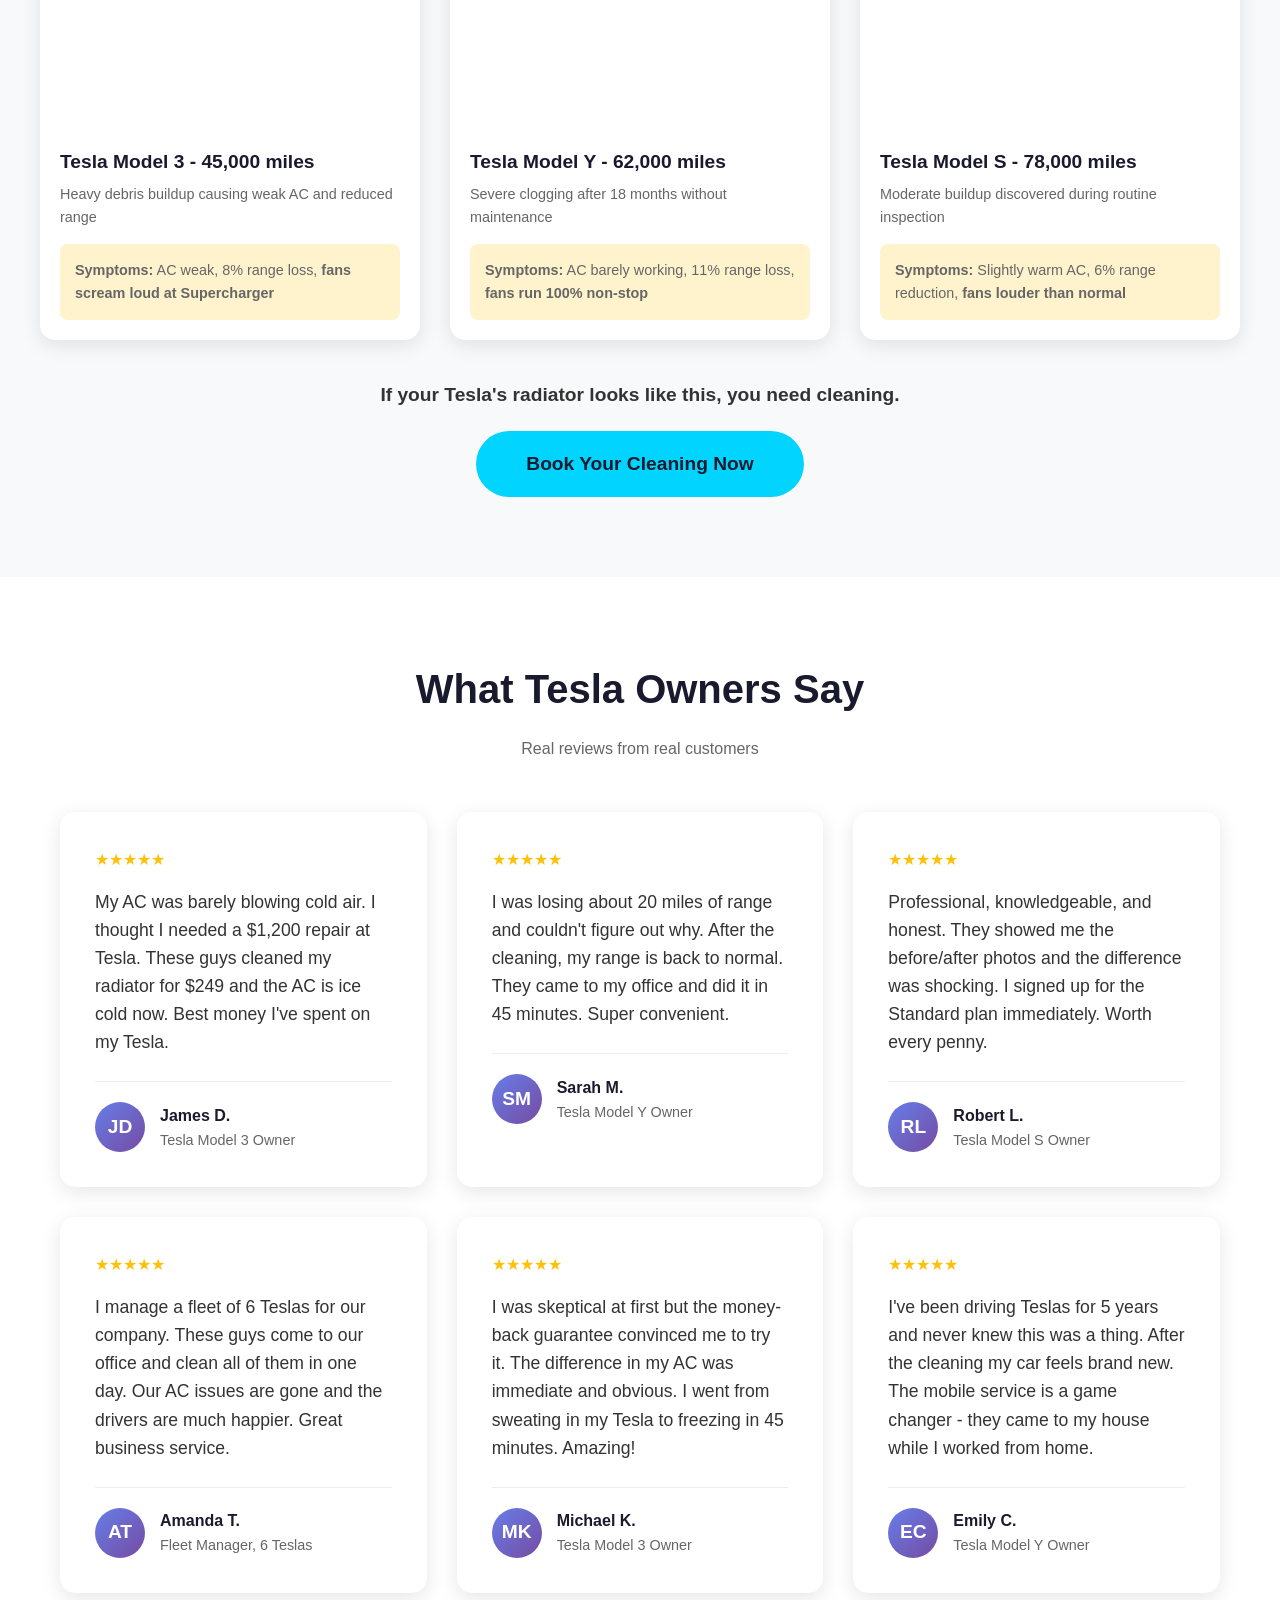
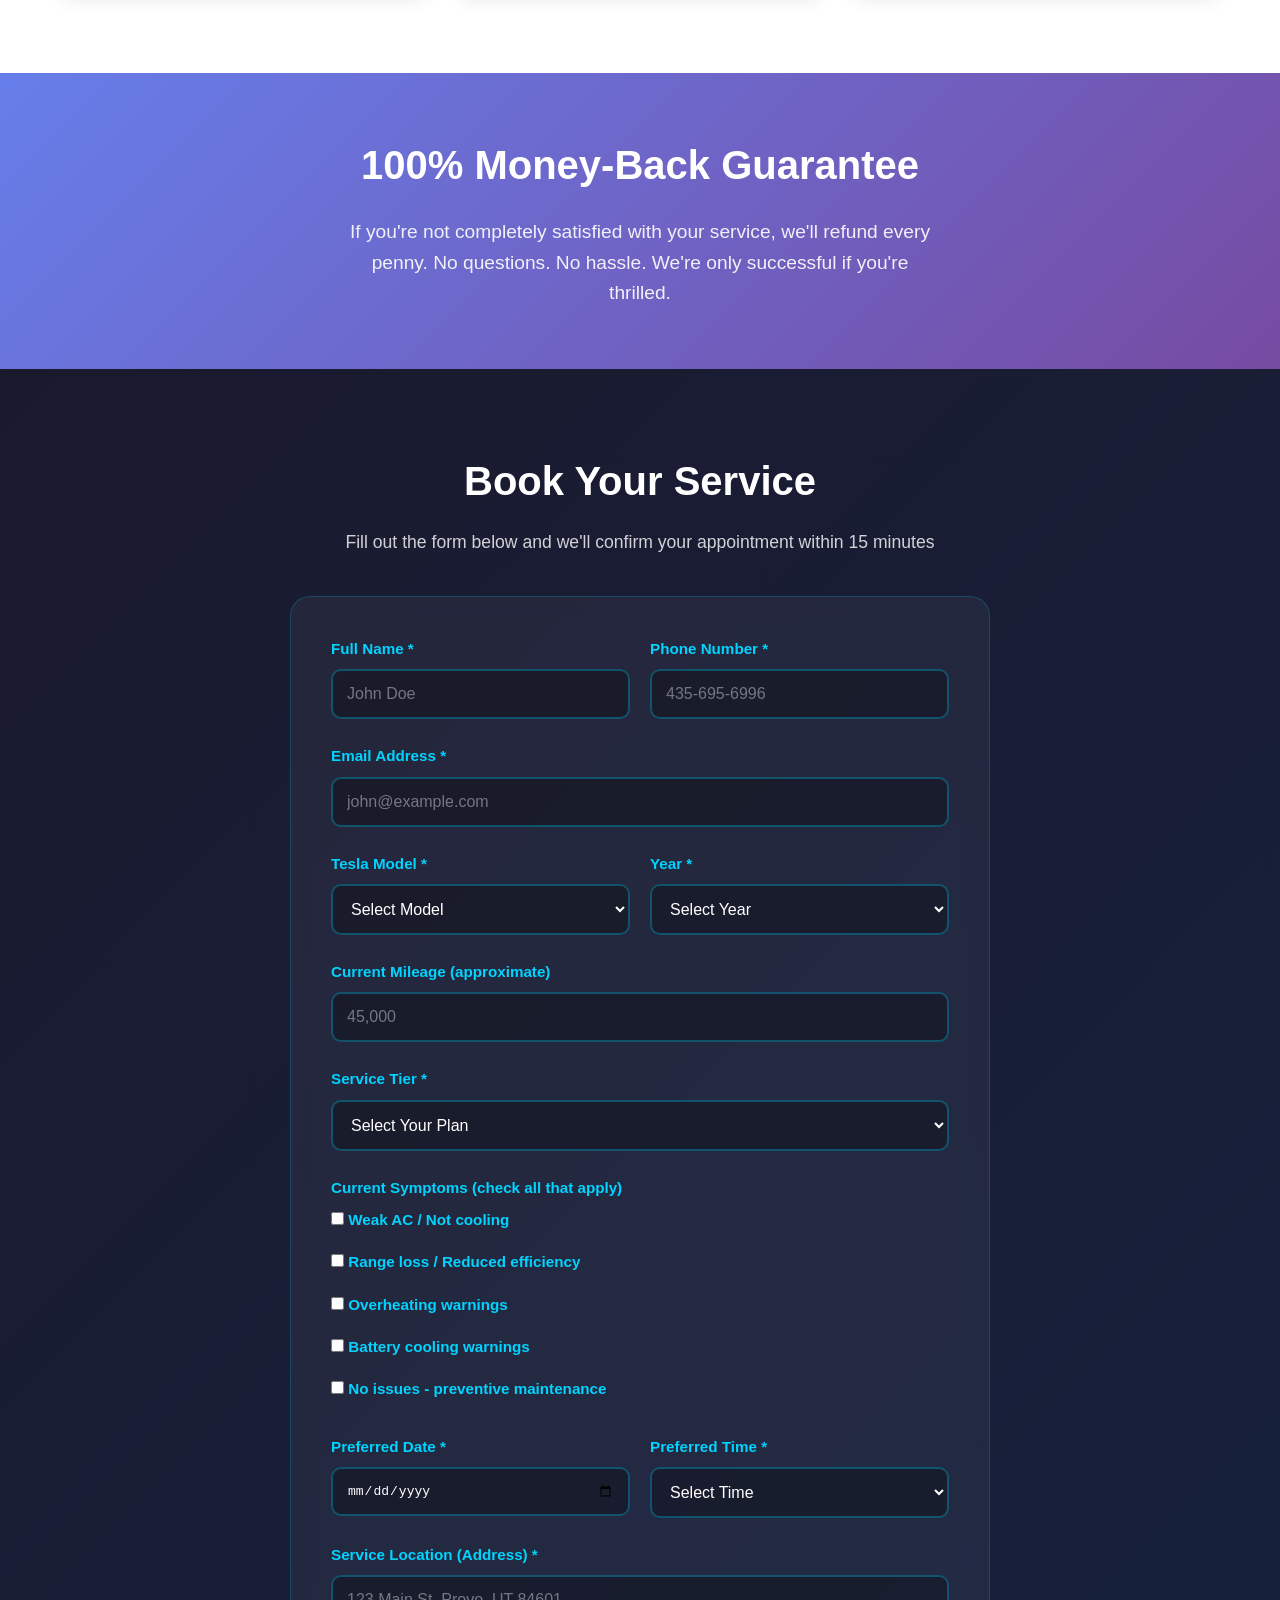
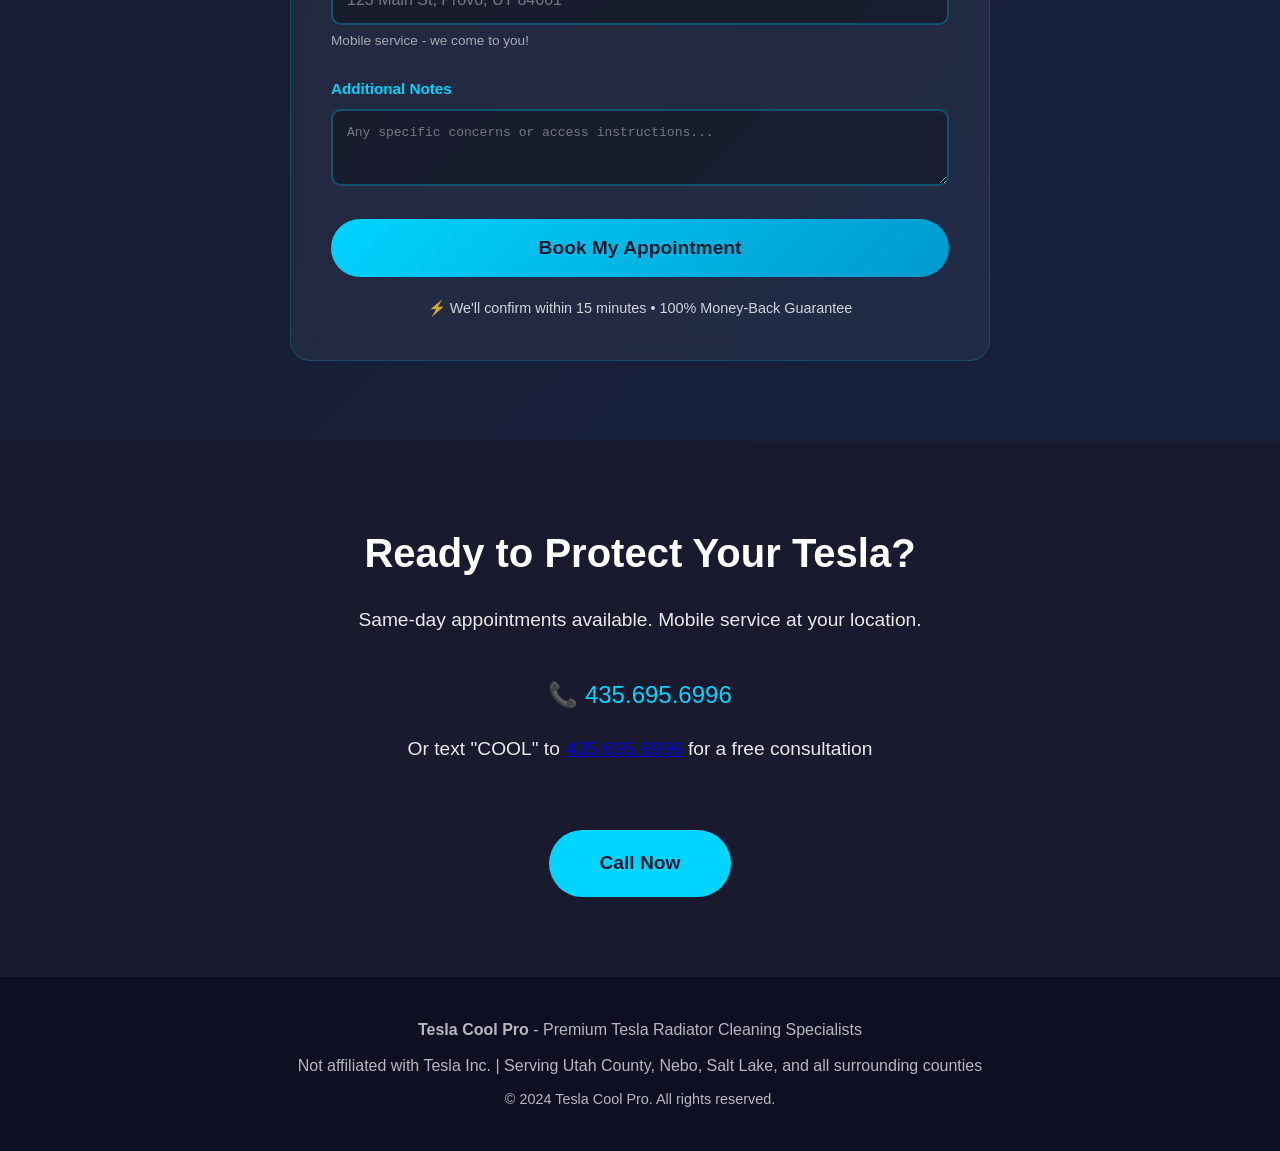
==== commit 0538c3f3: "Update index.html" ====
--- a/index.html
+++ b/index.html
@@ -845,6 +845,10 @@
             <div class="badge">
                 <div class="badge-number">$25K</div>
                 <div class="badge-label">Saved in Repairs</div>
+            </div>
+            <div class="badge">
+                <div class="badge-number">$20K</div>
+                <div class="badge-label">Battery Protected</div>
             </div>
         </div>
     </section>
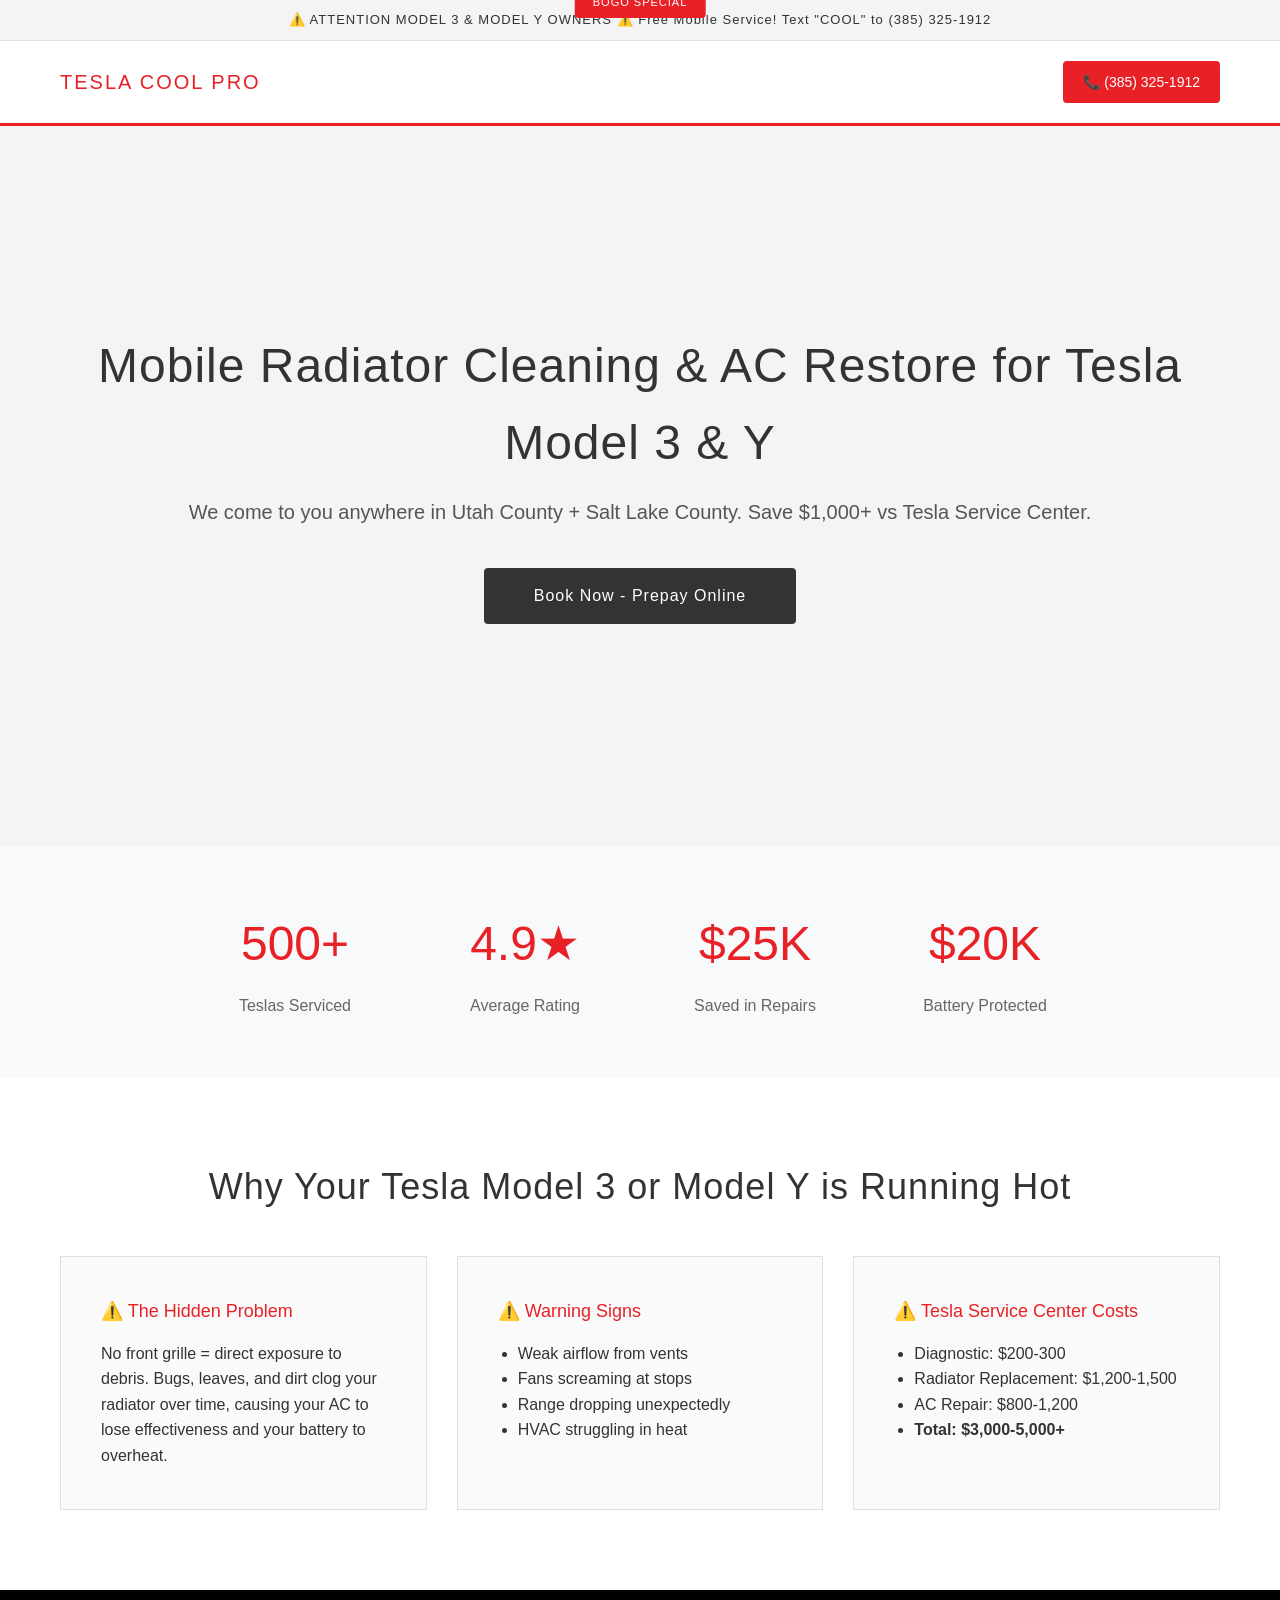
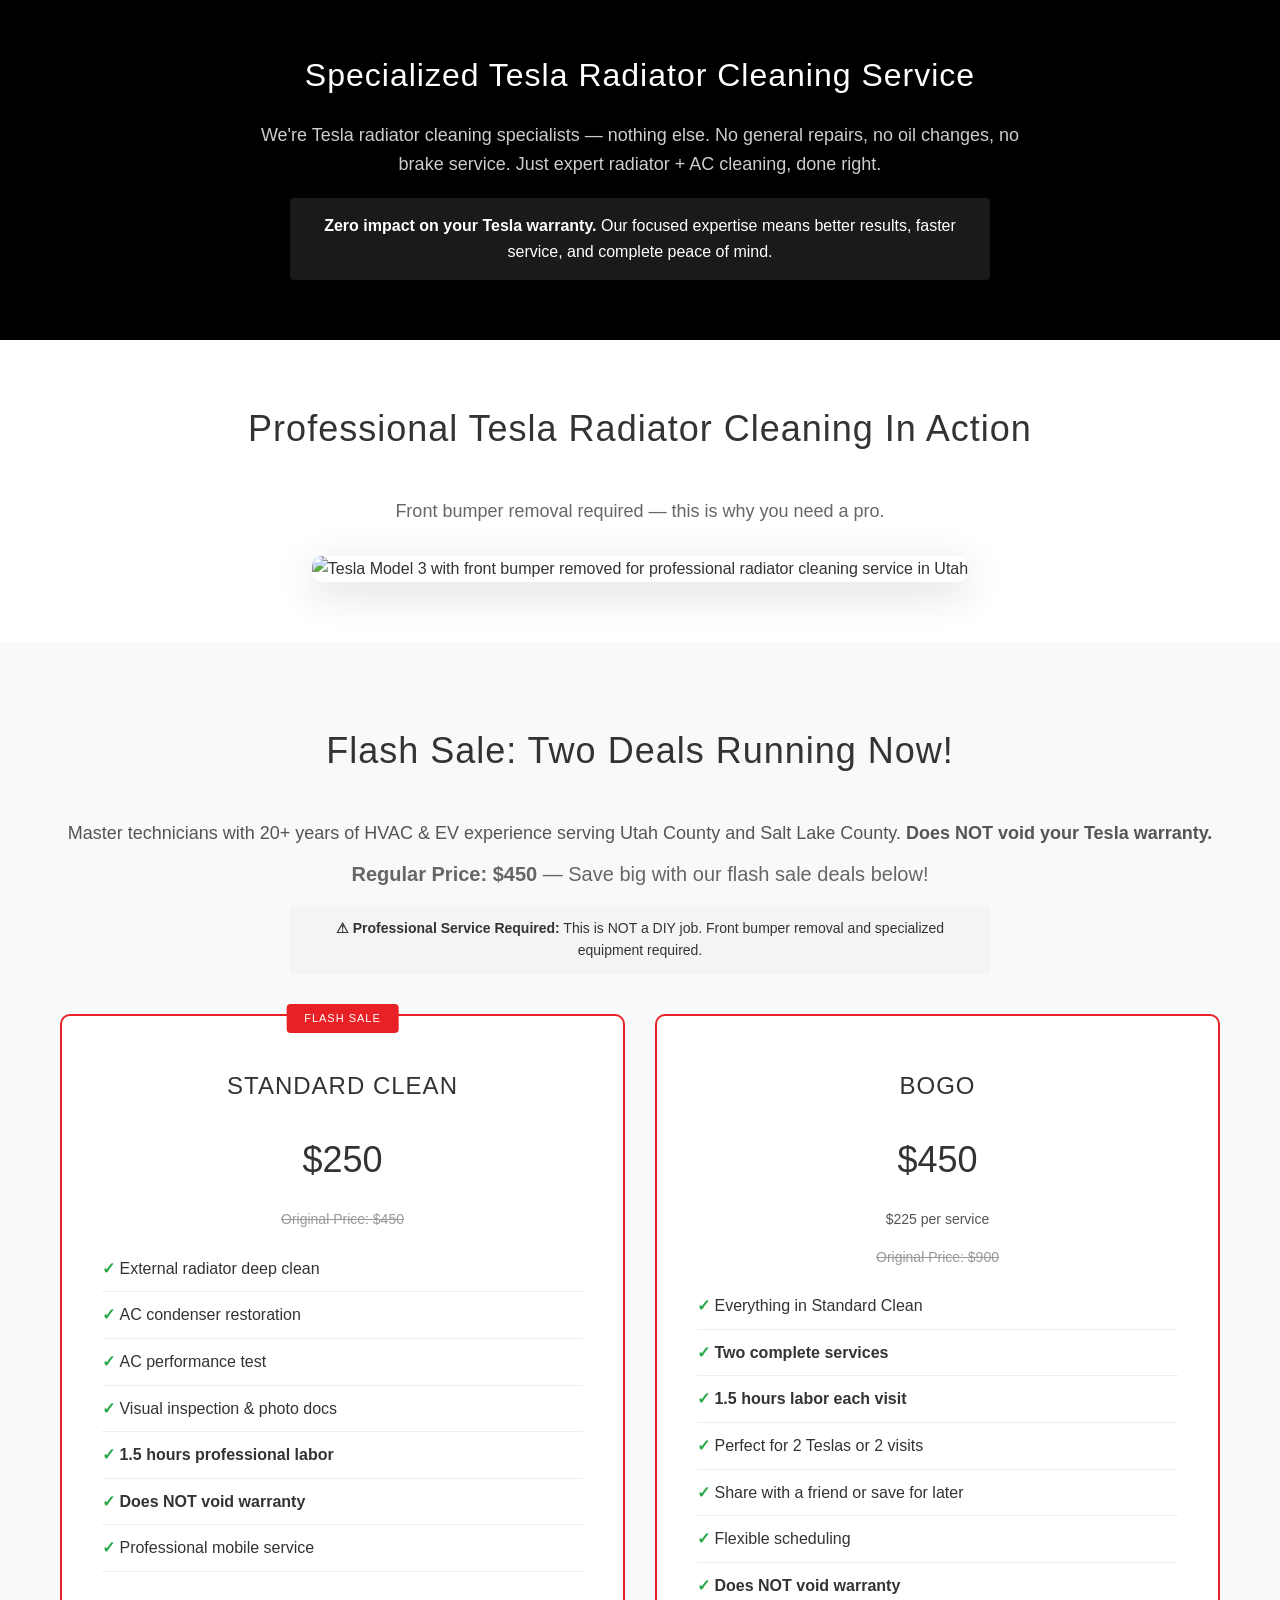
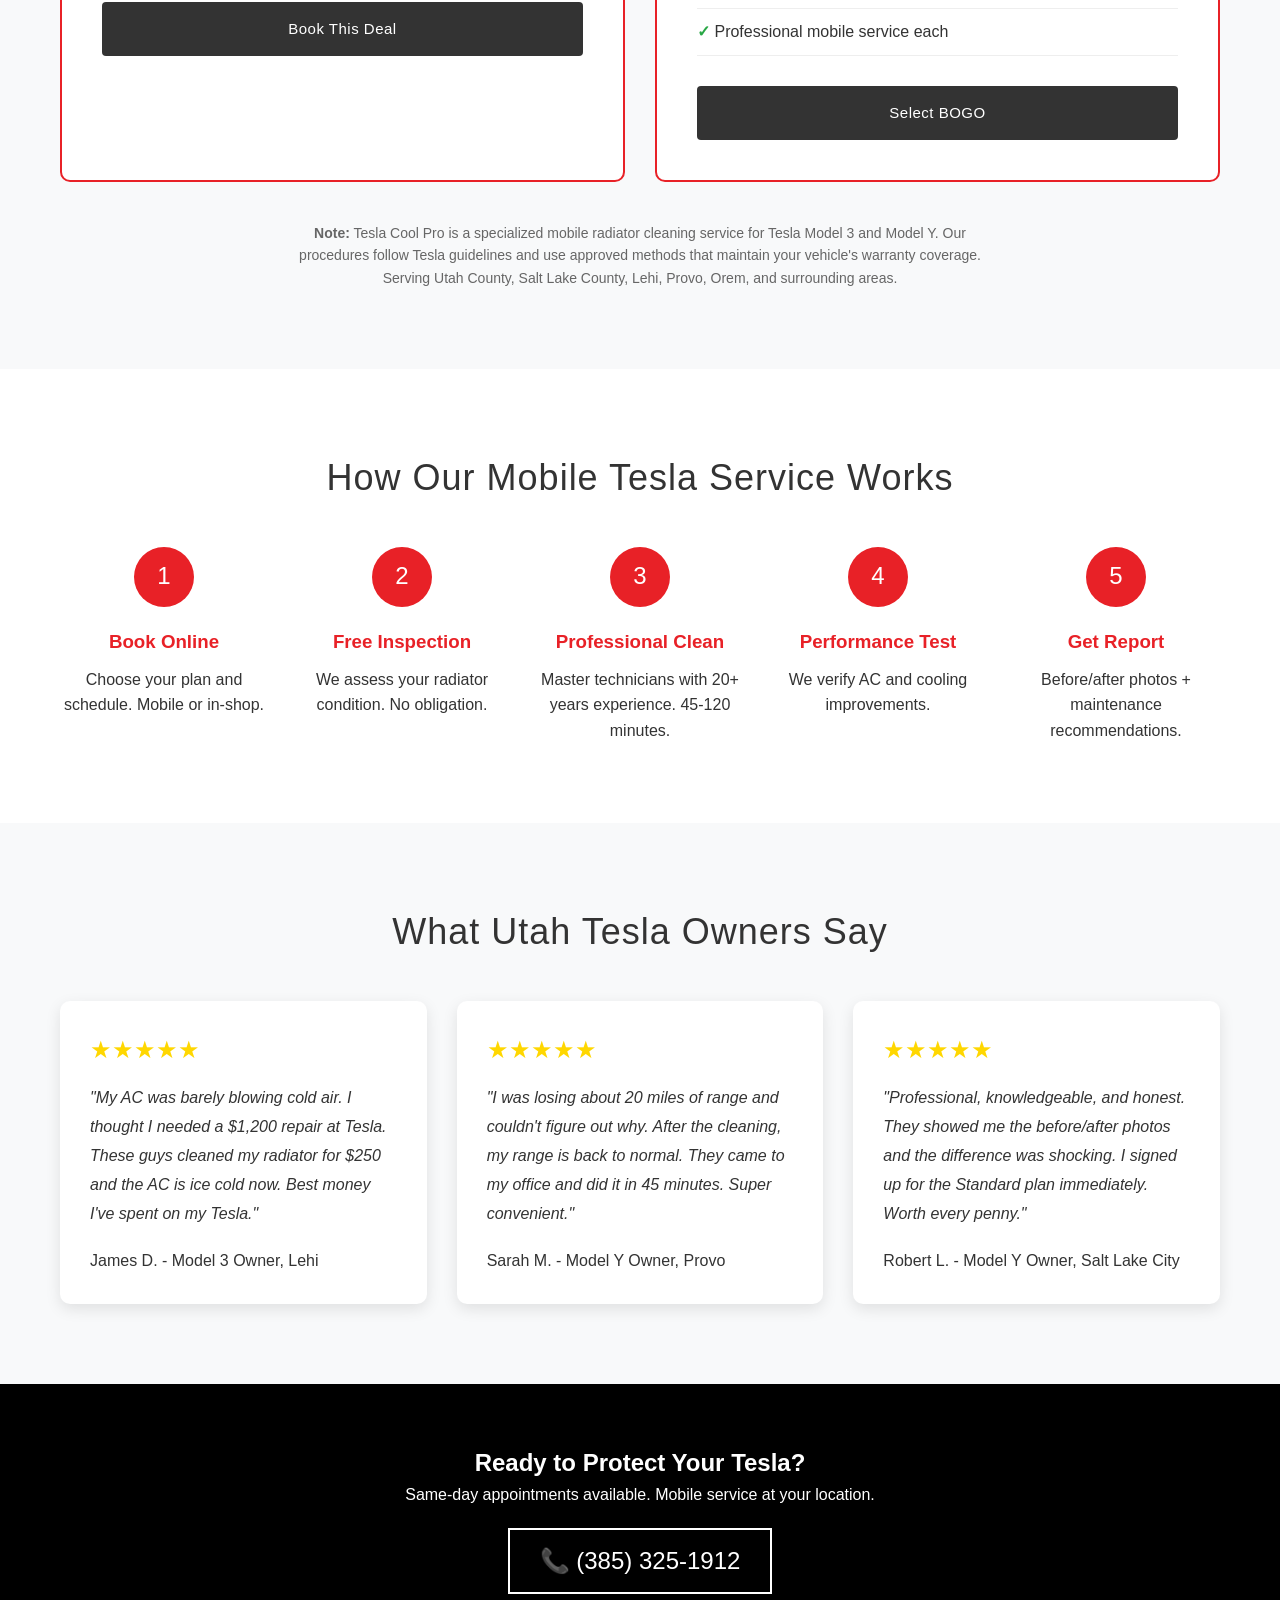
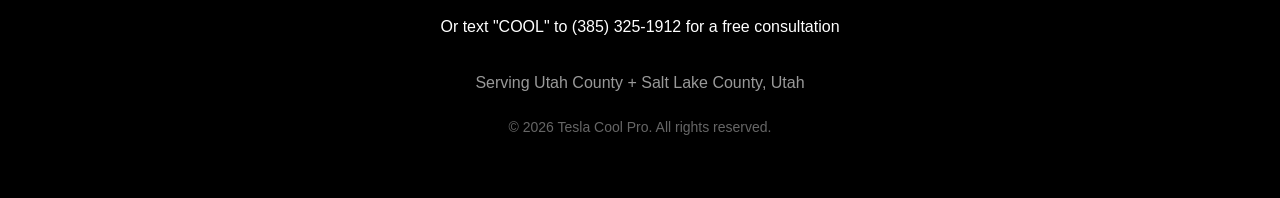
==== commit 8ba4d6fc: "Initial commit: Tesla Cool Pro marketing website and assets - Website: index.html, payment.html, opt" ====
--- a/index.html
+++ b/index.html
@@ -1,1334 +1,683 @@
 <!DOCTYPE html>
 <html lang="en">
 <head>
-    <meta charset="UTF-8">
-    <meta name="viewport" content="width=device-width, initial-scale=1.0">
-    <title>Tesla Cool Pro - Mobile Radiator Cleaning & AC Restore</title>
-    <style>
-        * {
-            margin: 0;
-            padding: 0;
-            box-sizing: border-box;
+  <meta charset="UTF-8">
+  <meta name="viewport" content="width=device-width, initial-scale=1.0">
+  
+  <!-- 🔍 PRIMARY SEO META TAGS -->
+  <title>Tesla Radiator Cleaning Utah | Model 3/Y AC Repair - Tesla Cool Pro</title>
+  <meta name="title" content="Tesla Radiator Cleaning Utah | Model 3/Y AC Repair - Tesla Cool Pro">
+  <meta name="description" content="Expert Tesla radiator cleaning & AC restoration in Utah. Model 3 & Model Y specialists. Mobile service to your home/office. Save $1,000+ vs Tesla Service Center. Book online: (385) 325-1912">
+  <meta name="keywords" content="Tesla radiator cleaning Utah, Model 3 AC repair, Model Y cooling system, mobile Tesla service, Tesla AC restoration, Utah County, Salt Lake City, Lehi, Provo, Orem, EV maintenance">
+  <link rel="canonical" href="https://teslacoolpro.com/">
+  <meta name="robots" content="index, follow">
+  
+  <!-- 📘 OPEN GRAPH / FACEBOOK -->
+  <meta property="og:type" content="website">
+  <meta property="og:url" content="https://teslacoolpro.com/">
+  <meta property="og:title" content="Tesla Radiator Cleaning Utah | Model 3/Y AC Repair - Tesla Cool Pro">
+  <meta property="og:description" content="Expert Tesla radiator cleaning & AC restoration in Utah. Mobile service to your home/office. Save $1,000+ vs Tesla Service Center. Weekly Cooling Drops!">
+  <meta property="og:image" content="https://teslacoolpro.com/logo-og.jpg">
+  <meta property="og:locale" content="en_US">
+  <meta property="og:site_name" content="Tesla Cool Pro">
+  
+  <!-- 🐦 TWITTER CARD -->
+  <meta property="twitter:card" content="summary_large_image">
+  <meta property="twitter:url" content="https://teslacoolpro.com/">
+  <meta property="twitter:title" content="Tesla Radiator Cleaning Utah | Model 3/Y AC Repair - Tesla Cool Pro">
+  <meta property="twitter:description" content="Expert Tesla radiator cleaning & AC restoration in Utah. Mobile service to your home/office. Save $1,000+ vs Tesla Service Center.">
+  <meta property="twitter:image" content="https://teslacoolpro.com/logo-og.jpg">
+  
+  <!-- 🏷️ SCHEMA MARKUP (LocalBusiness for Google) -->
+  <script type="application/ld+json">
+  {
+    "@context": "https://schema.org",
+    "@type": "AutoRepair",
+    "name": "Tesla Cool Pro",
+    "description": "Mobile radiator cleaning & AC restoration for Tesla Model 3 and Model Y in Utah",
+    "url": "https://teslacoolpro.com/",
+    "telephone": "+1-385-325-1912",
+    "priceRange": "$$",
+    "serviceArea": {
+      "@type": "GeoCircle",
+      "geoMidpoint": {
+        "@type": "GeoCoordinates",
+        "latitude": "40.3569",
+        "longitude": "-111.7380"
+      },
+      "geoRadius": "50000"
+    },
+    "areaServed": [
+      {
+        "@type": "AdministrativeArea",
+        "name": "Utah County"
+      },
+      {
+        "@type": "AdministrativeArea",
+        "name": "Salt Lake County"
+      }
+    ],
+    "openingHoursSpecification": [
+      {
+        "@type": "OpeningHoursSpecification",
+        "dayOfWeek": ["Monday", "Tuesday", "Wednesday", "Thursday", "Friday"],
+        "opens": "08:00",
+        "closes": "18:00"
+      },
+      {
+        "@type": "OpeningHoursSpecification",
+        "dayOfWeek": "Saturday",
+        "opens": "09:00",
+        "closes": "16:00"
+      }
+    ],
+    "hasOfferCatalog": {
+      "@type": "OfferCatalog",
+      "name": "Radiator Cleaning Services",
+      "itemListElement": [
+        {
+          "@type": "Offer",
+          "itemOffered": {
+            "@type": "Service",
+            "name": "Standard Clean",
+            "description": "External radiator deep clean, AC condenser restoration, AC performance test"
+          },
+          "price": "250.00",
+          "priceCurrency": "USD"
+        },
+        {
+          "@type": "Offer",
+          "itemOffered": {
+            "@type": "Service",
+            "name": "BOGO Special",
+            "description": "Buy One Get One Free - Two complete radiator cleaning services"
+          },
+          "price": "450.00",
+          "priceCurrency": "USD"
         }
-        
-        body {
-            font-family: 'Segoe UI', Tahoma, Geneva, Verdana, sans-serif;
-            line-height: 1.6;
-            color: #333;
-        }
-        
-        /* Hero Section */
-        .hero {
-            background: linear-gradient(135deg, #1a1a2e 0%, #16213e 100%);
-            color: white;
-            padding: 80px 20px;
-            text-align: center;
-        }
-        
-        .hero h1 {
-            font-size: 3.5em;
-            margin-bottom: 20px;
-            font-weight: 700;
-        }
-        
-        .hero h1 span {
-            color: #00d4ff;
-        }
-        
-        .hero .subtitle {
-            font-size: 1.3em;
-            margin-bottom: 15px;
-            opacity: 0.9;
-        }
-        
-        .hero .tagline {
-            font-size: 1.1em;
-            margin-bottom: 40px;
-            opacity: 0.8;
-        }
-        
-        .cta-button {
-            display: inline-block;
-            background: #00d4ff;
-            color: #1a1a2e;
-            padding: 18px 50px;
-            text-decoration: none;
-            border-radius: 50px;
-            font-weight: bold;
-            font-size: 1.2em;
-            transition: transform 0.3s, box-shadow 0.3s;
-        }
-        
-        .cta-button:hover {
-            transform: translateY(-3px);
-            box-shadow: 0 10px 30px rgba(0, 212, 255, 0.3);
-        }
-        
-        /* Trust Badges */
-        .trust-badges {
-            background: #f8f9fa;
-            padding: 40px 20px;
-            text-align: center;
-        }
-        
-        .badge-container {
-            max-width: 1200px;
-            margin: 0 auto;
-            display: grid;
-            grid-template-columns: repeat(auto-fit, minmax(200px, 1fr));
-            gap: 30px;
-        }
-        
-        .badge {
-            padding: 20px;
-        }
-        
-        .badge-number {
-            font-size: 2.5em;
-            font-weight: bold;
-            color: #00d4ff;
-        }
-        
-        .badge-label {
-            color: #666;
-            margin-top: 5px;
-        }
-        
-        /* Problem Section */
-        .problem {
-            padding: 80px 20px;
-            max-width: 1000px;
-            margin: 0 auto;
-        }
-        
-        .problem h2 {
-            text-align: center;
-            font-size: 2.5em;
-            margin-bottom: 40px;
-            color: #1a1a2e;
-        }
-        
-        .problem-grid {
-            display: grid;
-            grid-template-columns: 1fr 1fr;
-            gap: 40px;
-            align-items: center;
-        }
-        
-        .problem-content h3 {
-            font-size: 1.5em;
-            margin-bottom: 20px;
-            color: #e74c3c;
-        }
-        
-        .problem-list {
-            list-style: none;
-        }
-        
-        .problem-list li {
-            padding: 10px 0;
-            padding-left: 30px;
-            position: relative;
-        }
-        
-        .problem-list li:before {
-            content: "⚠️";
-            position: absolute;
-            left: 0;
-        }
-        
-        .cost-box {
-            background: #fff3cd;
-            border-left: 4px solid #ffc107;
-            padding: 20px;
-            margin-top: 20px;
-            border-radius: 5px;
-        }
-        
-        .cost-box strong {
-            color: #e74c3c;
-            font-size: 1.3em;
-        }
-        
-        /* Solution Section */
-        .solution {
-            background: linear-gradient(135deg, #667eea 0%, #764ba2 100%);
-            color: white;
-            padding: 80px 20px;
-            text-align: center;
-        }
-        
-        .solution h2 {
-            font-size: 2.5em;
-            margin-bottom: 40px;
-        }
-        
-        .features {
-            max-width: 1200px;
-            margin: 0 auto;
-            display: grid;
-            grid-template-columns: repeat(auto-fit, minmax(250px, 1fr));
-            gap: 30px;
-            margin-top: 40px;
-        }
-        
-        .feature {
-            background: rgba(255,255,255,0.1);
-            padding: 30px;
-            border-radius: 15px;
-            backdrop-filter: blur(10px);
-        }
-        
-        .feature-icon {
-            font-size: 3em;
-            margin-bottom: 15px;
-        }
-        
-        .feature h3 {
-            font-size: 1.3em;
-            margin-bottom: 10px;
-        }
-        
-        /* Flash Sale Card */
-        .pricing-card.flash-sale {
-            border: 3px solid #e74c3c;
-            animation: pulse-border 2s infinite;
-            position: relative;
-            overflow: visible;
-        }
-        
-        @keyframes pulse-border {
-            0% { box-shadow: 0 0 0 0 rgba(231, 76, 60, 0.4); }
-            70% { box-shadow: 0 0 0 10px rgba(231, 76, 60, 0); }
-            100% { box-shadow: 0 0 0 0 rgba(231, 76, 60, 0); }
-        }
-        
-        .flash-badge {
-            position: absolute;
-            top: -15px;
-            left: 50%;
-            transform: translateX(-50%);
-            background: linear-gradient(135deg, #e74c3c 0%, #c0392b 100%);
-            color: white;
-            padding: 8px 25px;
-            border-radius: 20px;
-            font-weight: bold;
-            font-size: 0.9em;
-            z-index: 10;
-            animation: flash-pulse 1.5s infinite;
-        }
-        
-        @keyframes flash-pulse {
-            0%, 100% { transform: translateX(-50%) scale(1); }
-            50% { transform: translateX(-50%) scale(1.05); }
-        }
-        
-        .original-price {
-            text-decoration: line-through;
-            color: #999;
-            font-size: 1.5em;
-            margin-bottom: -10px;
-        }
-        
-        .tier-price {
-            font-size: 3em;
-            font-weight: bold;
-            color: #e74c3c;
-            margin: 15px 0;
-        }
-        
-        .flash-cta {
-            background: linear-gradient(135deg, #e74c3c 0%, #c0392b 100%);
-            animation: cta-pulse 2s infinite;
-        }
-        
-        @keyframes cta-pulse {
-            0%, 100% { box-shadow: 0 0 0 0 rgba(231, 76, 60, 0.4); }
-            50% { box-shadow: 0 0 20px 5px rgba(231, 76, 60, 0.3); }
-        }
-        
-        /* Pricing Section */
-        .pricing {
-            padding: 80px 20px;
-            background: #f8f9fa;
-        }
-        
-        .pricing h2 {
-            text-align: center;
-            font-size: 2.5em;
-            margin-bottom: 15px;
-            color: #1a1a2e;
-        }
-        
-        .pricing-subtitle {
-            text-align: center;
-            color: #666;
-            margin-bottom: 50px;
-        }
-        
-        .pricing-grid {
-            max-width: 1300px;
-            margin: 0 auto;
-            display: grid;
-            grid-template-columns: repeat(auto-fit, minmax(280px, 1fr));
-            gap: 25px;
-        }
-        
-        .pricing-card {
-            background: white;
-            border-radius: 20px;
-            padding: 35px;
-            box-shadow: 0 5px 20px rgba(0,0,0,0.1);
-            position: relative;
-            transition: transform 0.3s;
-        }
-        
-        .pricing-card:hover {
-            transform: translateY(-10px);
-        }
-        
-        .pricing-card.popular {
-            border: 3px solid #00d4ff;
-            transform: scale(1.05);
-        }
-        
-        .popular-badge {
-            position: absolute;
-            top: -15px;
-            left: 50%;
-            transform: translateX(-50%);
-            background: #00d4ff;
-            color: white;
-            padding: 8px 25px;
-            border-radius: 20px;
-            font-weight: bold;
-            font-size: 0.9em;
-        }
-        
-        .tier-name {
-            font-size: 1.5em;
-            font-weight: bold;
-            color: #1a1a2e;
-            margin-bottom: 10px;
-        }
-        
-        .tier-price {
-            font-size: 3em;
-            font-weight: bold;
-            color: #00d4ff;
-            margin: 15px 0;
-        }
-        
-        .tier-price span {
-            font-size: 0.5em;
-            color: #666;
-        }
-        
-        .tier-per-visit {
-            color: #666;
-            margin-bottom: 20px;
-        }
-        
-        .tier-features {
-            list-style: none;
-            margin: 25px 0;
-        }
-        
-        .tier-features li {
-            padding: 8px 0;
-            border-bottom: 1px solid #eee;
-        }
-        
-        .tier-features li:before {
-            content: "✓ ";
-            color: #00d4ff;
-            font-weight: bold;
-        }
-        
-        .pricing-cta {
-            display: block;
-            text-align: center;
-            background: #1a1a2e;
-            color: white;
-            padding: 15px;
-            text-decoration: none;
-            border-radius: 10px;
-            font-weight: bold;
-            transition: background 0.3s;
-        }
-        
-        .pricing-cta:hover {
-            background: #00d4ff;
-            color: #1a1a2e;
-        }
-        
-        /* How It Works */
-        .process {
-            padding: 80px 20px;
-            max-width: 1000px;
-            margin: 0 auto;
-        }
-        
-        .process h2 {
-            text-align: center;
-            font-size: 2.5em;
-            margin-bottom: 50px;
-            color: #1a1a2e;
-        }
-        
-        .steps {
-            display: flex;
-            justify-content: space-between;
-            gap: 20px;
-        }
-        
-        .step {
-            text-align: center;
-            flex: 1;
-        }
-        
-        .step-number {
-            width: 50px;
-            height: 50px;
-            background: #00d4ff;
-            color: white;
-            border-radius: 50%;
-            display: flex;
-            align-items: center;
-            justify-content: center;
-            margin: 0 auto 15px;
-            font-weight: bold;
-            font-size: 1.3em;
-        }
-        
-        .step h3 {
-            margin-bottom: 10px;
-            color: #1a1a2e;
-        }
-        
-        /* Guarantee */
-        .guarantee {
-            background: linear-gradient(135deg, #667eea 0%, #764ba2 100%);
-            color: white;
-            padding: 60px 20px;
-            text-align: center;
-        }
-        
-        .guarantee h2 {
-            font-size: 2.5em;
-            margin-bottom: 20px;
-        }
-        
-        .guarantee p {
-            font-size: 1.2em;
-            max-width: 600px;
-            margin: 0 auto;
-            opacity: 0.9;
-        }
-        
-        /* CTA Section */
-        .final-cta {
-            background: #1a1a2e;
-            color: white;
-            padding: 80px 20px;
-            text-align: center;
-        }
-        
-        .final-cta h2 {
-            font-size: 2.5em;
-            margin-bottom: 20px;
-        }
-        
-        .final-cta p {
-            font-size: 1.2em;
-            margin-bottom: 40px;
-            opacity: 0.9;
-        }
-        
-        .contact-info {
-            font-size: 1.5em;
-            margin: 20px 0;
-        }
-        
-        .contact-info a {
-            color: #00d4ff;
-            text-decoration: none;
-        }
-        
-        /* Booking Form */
-        .booking-form-section {
-            background: linear-gradient(135deg, #1a1a2e 0%, #16213e 100%);
-            color: white;
-            padding: 80px 20px;
-            text-align: center;
-        }
-        
-        .booking-form-section h2 {
-            font-size: 2.5em;
-            margin-bottom: 15px;
-        }
-        
-        .form-subtitle {
-            font-size: 1.1em;
-            opacity: 0.8;
-            margin-bottom: 40px;
-        }
-        
-        .booking-form {
-            max-width: 700px;
-            margin: 0 auto;
-            background: rgba(255,255,255,0.05);
-            padding: 40px;
-            border-radius: 20px;
-            backdrop-filter: blur(10px);
-            border: 1px solid rgba(0, 212, 255, 0.2);
-        }
-        
-        .form-row {
-            display: grid;
-            grid-template-columns: 1fr 1fr;
-            gap: 20px;
-        }
-        
-        .form-group {
-            margin-bottom: 25px;
-            text-align: left;
-        }
-        
-        .form-group label {
-            display: block;
-            margin-bottom: 8px;
-            font-weight: 600;
-            color: #00d4ff;
-            font-size: 0.95em;
-        }
-        
-        .form-group input,
-        .form-group select,
-        .form-group textarea {
-            width: 100%;
-            padding: 14px;
-            border: 2px solid rgba(0, 212, 255, 0.3);
-            border-radius: 10px;
-            background: rgba(0,0,0,0.3);
-            color: white;
-            font-size: 1em;
-            transition: border-color 0.3s, box-shadow 0.3s;
-        }
-        
-        .form-group input:focus,
-        .form-group select:focus,
-        .form-group textarea:focus {
-            outline: none;
-            border-color: #00d4ff;
-            box-shadow: 0 0 15px rgba(0, 212, 255, 0.2);
-        }
-        
-        .form-group input::placeholder,
-        .form-group textarea::placeholder {
-            color: rgba(255,255,255,0.4);
-        }
-        
-        .form-group select {
-            cursor: pointer;
-        }
-        
-        .form-group select option {
-            background: #1a1a2e;
-            color: white;
-        }
-        
-        .form-group small {
-            display: block;
-            margin-top: 5px;
-            color: rgba(255,255,255,0.6);
-            font-size: 0.85em;
-        }
-        
-        .checkbox-group {
-            display: flex;
-            flex-direction: column;
-            gap: 10px;
-        }
-        
-        .checkbox-label {
-            display: flex;
-            align-items: center;
-            gap: 10px;
-            cursor: pointer;
-            font-weight: normal;
-            color: white;
-        }
-        
-        .checkbox-label input[type="checkbox"] {
-            width: auto;
-            accent-color: #00d4ff;
-        }
-        
-        .form-submit {
-            display: block;
-            width: 100%;
-            padding: 18px;
-            background: linear-gradient(135deg, #00d4ff 0%, #0099cc 100%);
-            color: #1a1a2e;
-            border: none;
-            border-radius: 50px;
-            font-size: 1.2em;
-            font-weight: bold;
-            cursor: pointer;
-            transition: transform 0.3s, box-shadow 0.3s;
-        }
-        
-        .form-submit:hover {
-            transform: translateY(-3px);
-            box-shadow: 0 10px 30px rgba(0, 212, 255, 0.4);
-        }
-        
-        .form-guarantee {
-            margin-top: 20px;
-            font-size: 0.9em;
-            opacity: 0.8;
-        }
-        
-        /* Footer */
-        footer {
-            background: #0f0f23;
-            color: white;
-            padding: 40px 20px;
-            text-align: center;
-        }
-        
-        footer p {
-            opacity: 0.7;
-        }
-        
-        /* Gallery Styles */
-        .gallery {
-            padding: 80px 20px;
-            background: #f8f9fa;
-        }
-        
-        .gallery h2 {
-            text-align: center;
-            font-size: 2.5em;
-            margin-bottom: 15px;
-            color: #1a1a2e;
-        }
-        
-        .gallery-subtitle {
-            text-align: center;
-            color: #666;
-            margin-bottom: 50px;
-        }
-        
-        .gallery-grid {
-            max-width: 1200px;
-            margin: 0 auto;
-            display: grid;
-            grid-template-columns: repeat(auto-fit, minmax(350px, 1fr));
-            gap: 30px;
-        }
-        
-        .gallery-item {
-            background: white;
-            border-radius: 15px;
-            overflow: hidden;
-            box-shadow: 0 5px 20px rgba(0,0,0,0.1);
-        }
-        
-        .gallery-item img {
-            width: 100%;
-            height: 100%;
-            object-fit: cover;
-        }
-        
-        .gallery-item .label {
-            position: absolute;
-            top: 10px;
-            left: 10px;
-            background: rgba(0,0,0,0.7);
-            color: white;
-            padding: 5px 15px;
-            border-radius: 20px;
-            font-size: 0.9em;
-            font-weight: bold;
-            z-index: 10;
-        }
-        
-        .gallery-item .info {
-            padding: 20px;
-        }
-        
-        .gallery-item .info h3 {
-            font-size: 1.2em;
-            color: #1a1a2e;
-            margin-bottom: 5px;
-        }
-        
-        .gallery-item .info p {
-            color: #666;
-            font-size: 0.9em;
-        }
-        
-        .gallery-item .results {
-            display: flex;
-            gap: 20px;
-            margin-top: 15px;
-            padding-top: 15px;
-            border-top: 1px solid #eee;
-        }
-        
-        .gallery-item .result {
-            text-align: center;
-        }
-        
-        .gallery-item .result-value {
-            font-size: 1.5em;
-            font-weight: bold;
-            color: #00d4ff;
-        }
-        
-        .gallery-item .result-label {
-            font-size: 0.8em;
-            color: #666;
-        }
-        
-        .testimonials {
-            padding: 80px 20px;
-            max-width: 1200px;
-            margin: 0 auto;
-        }
-        
-        .testimonials h2 {
-            text-align: center;
-            font-size: 2.5em;
-            margin-bottom: 15px;
-            color: #1a1a2e;
-        }
-        
-        .testimonials-subtitle {
-            text-align: center;
-            color: #666;
-            margin-bottom: 50px;
-        }
-        
-        .testimonials-grid {
-            display: grid;
-            grid-template-columns: repeat(auto-fit, minmax(350px, 1fr));
-            gap: 30px;
-        }
-        
-        .testimonial-card {
-            background: white;
-            padding: 35px;
-            border-radius: 15px;
-            box-shadow: 0 5px 20px rgba(0,0,0,0.1);
-            position: relative;
-        }
-        
-        .testimonial-card::before {
-            content: """;
-            font-size: 4em;
-            color: #00d4ff;
-            position: absolute;
-            top: 10px;
-            left: 20px;
-            opacity: 0.3;
-        }
-        
-        .testimonial-text {
-            font-size: 1.1em;
-            line-height: 1.6;
-            color: #333;
-            margin-bottom: 25px;
-            position: relative;
-            z-index: 1;
-        }
-        
-        .testimonial-author {
-            display: flex;
-            align-items: center;
-            gap: 15px;
-            border-top: 1px solid #eee;
-            padding-top: 20px;
-        }
-        
-        .author-avatar {
-            width: 50px;
-            height: 50px;
-            border-radius: 50%;
-            background: linear-gradient(135deg, #667eea 0%, #764ba2 100%);
-            display: flex;
-            align-items: center;
-            justify-content: center;
-            color: white;
-            font-weight: bold;
-            font-size: 1.2em;
-        }
-        
-        .author-info h4 {
-            color: #1a1a2e;
-            margin: 0;
-        }
-        
-        .author-info p {
-            color: #666;
-            margin: 0;
-            font-size: 0.9em;
-        }
-        
-        .stars {
-            color: #ffc107;
-            margin-bottom: 15px;
-        }
-        @media (max-width: 768px) {
-            .hero h1 {
-                font-size: 2.5em;
-            }
-            
-            .problem-grid {
-                grid-template-columns: 1fr;
-            }
-            
-            .steps {
-                flex-direction: column;
-            }
-            
-            .pricing-card.popular {
-                transform: none;
-            }
-            
-            .form-row {
-                grid-template-columns: 1fr;
-            }
-            
-            .booking-form {
-                padding: 25px;
-            }
-            
-            .testimonials-grid,
-            .gallery-grid {
-                grid-template-columns: 1fr;
-            }
-        }
-    </style>
+      ]
+    },
+    "aggregateRating": {
+      "@type": "AggregateRating",
+      "ratingValue": "4.9",
+      "reviewCount": "500"
+    }
+  }
+  </script>
+
+  <style>
+    * {
+      margin: 0;
+      padding: 0;
+      box-sizing: border-box;
+    }
+    body {
+      font-family: 'Gotham', 'Proxima Nova', -apple-system, BlinkMacSystemFont, 'Segoe UI', Roboto, Oxygen, Ubuntu, sans-serif;
+      line-height: 1.6;
+      color: #333;
+      background: #fff;
+      margin: 0;
+      padding: 0;
+    }
+    .container {
+      max-width: 1200px;
+      margin: 0 auto;
+      padding: 0 20px;
+    }
+    
+    /* Header */
+    header {
+      background: #fff;
+      color: #333;
+      padding: 20px 0;
+      position: sticky;
+      top: 0;
+      z-index: 100;
+      border-bottom: 3px solid #E82127;
+    }
+    .header-content {
+      display: flex;
+      justify-content: space-between;
+      align-items: center;
+    }
+    .logo {
+      font-size: 20px;
+      font-weight: 500;
+      letter-spacing: 2px;
+      text-transform: uppercase;
+      color: #E82127;
+    }
+    .cta-phone {
+      background: #E82127;
+      color: #fff;
+      padding: 10px 20px;
+      border-radius: 4px;
+      text-decoration: none;
+      font-weight: 500;
+      font-size: 14px;
+      white-space: nowrap;
+      transition: all 0.3s;
+    }
+    .cta-phone:hover {
+      background: #c41c21;
+    }
+    
+    /* Hero */
+    .hero {
+      background: #f4f4f4;
+      color: #333;
+      padding: 100px 0 120px 0;
+      text-align: center;
+      min-height: 80vh;
+      display: flex;
+      align-items: center;
+    }
+    .hero .container {
+      width: 100%;
+    }
+    .hero h1 {
+      font-size: 48px;
+      font-weight: 500;
+      margin-bottom: 15px;
+      letter-spacing: 1px;
+    }
+    .hero p {
+      font-size: 20px;
+      margin-bottom: 40px;
+      color: #555;
+    }
+    .hero-btn {
+      background: #333;
+      color: #fff;
+      padding: 15px 50px;
+      border: none;
+      border-radius: 4px;
+      font-size: 16px;
+      font-weight: 500;
+      cursor: pointer;
+      text-decoration: none;
+      display: inline-block;
+      transition: all 0.3s;
+      letter-spacing: 1px;
+    }
+    .hero-btn:hover {
+      background: #000;
+      transform: translateY(-2px);
+    }
+    
+    /* Summer Banner */
+    .summer-banner {
+      background: #E82127;
+      color: #fff;
+      text-align: center;
+      padding: 10px;
+      font-weight: 500;
+      font-size: 13px;
+      letter-spacing: 1px;
+      line-height: 1.5;
+    }
+    
+    /* Stats */
+    .stats {
+      display: grid;
+      grid-template-columns: repeat(auto-fit, minmax(200px, 1fr));
+      gap: 30px;
+      padding: 60px 0;
+      background: #f8f9fa;
+    }
+    .stat-card {
+      text-align: center;
+    }
+    .stat-number {
+      font-size: 48px;
+      font-weight: 500;
+      color: #E82127;
+    }
+    .stat-label {
+      font-size: 16px;
+      color: #666;
+      margin-top: 10px;
+    }
+    
+    /* Problem Section */
+    .section {
+      padding: 80px 0;
+    }
+    .section-title {
+      font-size: 36px;
+      font-weight: 500;
+      text-align: center;
+      margin-bottom: 40px;
+      letter-spacing: 1px;
+    }
+    .problem-grid {
+      display: grid;
+      grid-template-columns: repeat(auto-fit, minmax(300px, 1fr));
+      gap: 30px;
+    }
+    .problem-card {
+      background: #fafafa;
+      border: 1px solid #e0e0e0;
+      padding: 40px;
+      border-radius: 0;
+    }
+    .problem-card h3 {
+      color: #E82127;
+      margin-bottom: 15px;
+      font-size: 18px;
+      font-weight: 500;
+    }
+    
+    /* Pricing */
+    .pricing-grid {
+      display: grid;
+      grid-template-columns: repeat(auto-fit, minmax(300px, 1fr));
+      gap: 30px;
+      margin-top: 40px;
+    }
+    .pricing-card {
+      background: white;
+      border: 2px solid #e0e0e0;
+      border-radius: 10px;
+      padding: 40px;
+      text-align: center;
+      transition: all 0.3s;
+    }
+    .pricing-card:hover {
+      border-color: #E82127;
+      transform: translateY(-5px);
+      box-shadow: 0 10px 30px rgba(232, 33, 39, 0.2);
+    }
+    .pricing-card.most-popular {
+      border-color: #E82127;
+      position: relative;
+    }
+    .most-popular-badge {
+      position: absolute;
+      top: -12px;
+      left: 50%;
+      transform: translateX(-50%);
+      background: #E82127;
+      color: #fff;
+      padding: 6px 18px;
+      border-radius: 4px;
+      font-size: 11px;
+      font-weight: 500;
+      letter-spacing: 1px;
+    }
+    .package-name {
+      font-size: 24px;
+      font-weight: 500;
+      text-transform: uppercase;
+      margin-bottom: 15px;
+      letter-spacing: 1px;
+      min-height: 60px;
+      display: flex;
+      align-items: center;
+      justify-content: center;
+    }
+    .price {
+      font-size: 48px;
+      font-weight: 500;
+      color: #333;
+      margin-bottom: 20px;
+    }
+    .features {
+      list-style: none;
+      margin-bottom: 30px;
+      text-align: left;
+    }
+    .features li {
+      padding: 10px 0;
+      border-bottom: 1px solid #eee;
+    }
+    .features li:before {
+      content: "✓ ";
+      color: #28a745;
+      font-weight: 900;
+    }
+    .select-btn {
+      background: #333;
+      color: #fff;
+      padding: 15px 30px;
+      border: none;
+      border-radius: 4px;
+      font-size: 15px;
+      font-weight: 500;
+      cursor: pointer;
+      width: 100%;
+      text-decoration: none;
+      display: block;
+      transition: all 0.3s;
+      letter-spacing: 0.5px;
+    }
+    .select-btn:hover {
+      background: #000;
+    }
+    
+    /* How It Works */
+    .steps {
+      display: grid;
+      grid-template-columns: repeat(auto-fit, minmax(200px, 1fr));
+      gap: 30px;
+      counter-reset: step;
+    }
+    .step-card {
+      text-align: center;
+      position: relative;
+    }
+    .step-number {
+      width: 60px;
+      height: 60px;
+      background: #E82127;
+      color: #fff;
+      border-radius: 50%;
+      display: flex;
+      align-items: center;
+      justify-content: center;
+      font-size: 24px;
+      font-weight: 500;
+      margin: 0 auto 20px;
+    }
+    .step-card h3 {
+      margin-bottom: 10px;
+      color: #E82127;
+    }
+    
+    /* Testimonials */
+    .testimonials {
+      background: #f8f9fa;
+    }
+    .testimonial-grid {
+      display: grid;
+      grid-template-columns: repeat(auto-fit, minmax(300px, 1fr));
+      gap: 30px;
+    }
+    .testimonial-card {
+      background: white;
+      padding: 30px;
+      border-radius: 10px;
+      box-shadow: 0 5px 15px rgba(0,0,0,0.1);
+    }
+    .stars {
+      color: #FFD700;
+      font-size: 24px;
+      margin-bottom: 15px;
+    }
+    .testimonial-text {
+      font-style: italic;
+      margin-bottom: 20px;
+      line-height: 1.8;
+    }
+    .testimonial-author {
+      font-weight: 500;
+      color: #333;
+    }
+    
+    /* Guarantee */
+    .guarantee {
+      background: #333;
+      color: #fff;
+      text-align: center;
+      padding: 60px 0;
+    }
+    .guarantee h2 {
+      font-size: 36px;
+      margin-bottom: 20px;
+    }
+    
+    /* Footer */
+    footer {
+      background: #000;
+      color: #fff;
+      padding: 60px 0;
+      text-align: center;
+    }
+    .footer-phone {
+      font-size: 24px;
+      font-weight: 500;
+      color: #fff;
+      text-decoration: none;
+      display: block;
+      margin: 20px 0;
+      border: 2px solid #fff;
+      display: inline-block;
+      padding: 12px 30px;
+      transition: all 0.3s;
+    }
+    .footer-phone:hover {
+      background: #fff;
+      color: #000;
+    }
+    
+    @media (max-width: 768px) {
+      .hero h1 {
+        font-size: 32px;
+      }
+      .header-content {
+        flex-direction: column;
+        gap: 15px;
+      }
+    }
+  </style>
 </head>
 <body>
-
-    <!-- Launch Special Banner -->
-    <div style="background: linear-gradient(135deg, #e74c3c 0%, #c0392b 100%); color: white; text-align: center; padding: 15px; font-weight: bold;">
-        🚀 LAUNCH SPECIAL: First 3 Customers Get $50 OFF + Free Mobile Service! Text "COOL" to 435.695.6996 🚀
-    </div>
-
-    <!-- Hero Section -->
-    <section class="hero">
-        <h1>Mobile Tesla <span>Cooling Rescue</span></h1>
-        <p class="subtitle">AC Restore • Radiator Clean • Coolant Top-Off</p>
-        <p class="tagline">We come to you. Save $1,000+ vs Tesla Service Center.</p>
-        <div style="display: flex; gap: 15px; justify-content: center; flex-wrap: wrap;">
-            <a href="#book" class="cta-button">Book Mobile Service</a>
-            <a href="tel:4356956996" class="cta-button" style="background: transparent; border: 2px solid #00d4ff;">Call 435.695.6996</a>
-        </div>
-    </section>
-
-    <!-- Trust Badges -->
-    <section class="trust-badges">
-        <div class="badge-container">
-            <div class="badge">
-                <div class="badge-number">500+</div>
-                <div class="badge-label">Teslas Serviced</div>
-            </div>
-            <div class="badge">
-                <div class="badge-number">4.9★</div>
-                <div class="badge-label">Average Rating</div>
-            </div>
-            <div class="badge">
-                <div class="badge-number">$25K</div>
-                <div class="badge-label">Saved in Repairs</div>
-            </div>
-            <div class="badge">
-                <div class="badge-number">$20K</div>
-                <div class="badge-label">Battery Protected</div>
-            </div>
-        </div>
-    </section>
-
-    <!-- Problem Section -->
-    <section class="problem">
-        <h2>The Hidden Problem Every Tesla Faces</h2>
-        <div class="problem-grid">
-            <div class="problem-content">
-                <h3>Why Your Tesla is Running Hot</h3>
-                <ul class="problem-list">
-                    <li>No front grille = direct exposure to debris</li>
-                    <li>Bugs, leaves, dirt clog the radiator</li>
-                    <li>AC slowly loses effectiveness</li>
-                    <li>Battery can't cool properly</li>
-                    <li>Range drops over time</li>
-                    <li><strong>Fans scream at max speed</strong> while charging</li>
-                    <li>Repair cost when it fails: $3,000-5,000+</li>
-                </ul>
-                <div class="cost-box">
-                    <p><strong>Tesla Service Center Charges:</strong><br>
-                    Diagnostic: $200-300<br>
-                    Radiator Replacement: $1,200-1,500<br>
-                    AC Repair: $800-1,200<br>
-                    <strong>Total: $3,000-5,000+</strong></p>
-                </div>
-            </div>
-            <div class="problem-visual">
-                <img src="images/before-1.jpg" alt="Dirty Tesla radiator - before cleaning" style="width: 100%; height: 400px; object-fit: cover; border-radius: 10px;">
-            </div>
-        </div>
-    </section>
-
-    <!-- Solution Section -->
-    <section class="solution">
-        <h2>The Professional Solution</h2>
-        <div class="features">
-            <div class="feature">
-                <div class="feature-icon">🔧</div>
-                <h3>Tesla-Trained Technicians</h3>
-                <p>We ONLY work on Teslas. We understand the unique cooling system, software, and sensors.</p>
-            </div>
-            <div class="feature">
-                <div class="feature-icon">🚐</div>
-                <h3>Mobile Service</h3>
-                <p>We come to you. Home, office, or charging station. Same professional service, zero hassle.</p>
-            </div>
-            <div class="feature">
-                <div class="feature-icon">⚡</div>
-                <h3>Same-Day Service</h3>
-                <p>Book today, get serviced today. No waiting weeks like Tesla Service Center.</p>
-            </div>
-            <div class="feature">
-                <div class="feature-icon">🛡️</div>
-                <h3>Warranty Safe</h3>
-                <p>We use Tesla-approved methods. Won't void your warranty. Protects your investment.</p>
-            </div>
-        </div>
-    </section>
-
-    <!-- Authority Section -->
-    <section class="authority" style="background: #1a1a2e; color: white; padding: 80px 20px; text-align: center;">
-        <h2 style="font-size: 2.5em; margin-bottom: 20px;">Officially Recognized Tesla Service</h2>
-        <p style="max-width: 800px; margin: 0 auto 40px; font-size: 1.1em; opacity: 0.9;">
-            This isn't a made-up service. Tesla explicitly lists radiator cleaning in their official Service Manual.
-        </p>
-        
-        <div style="display: grid; grid-template-columns: repeat(auto-fit, minmax(300px, 1fr)); gap: 30px; max-width: 1000px; margin: 0 auto;">
-            <div style="background: rgba(255,255,255,0.1); padding: 30px; border-radius: 15px; backdrop-filter: blur(10px);">
-                <div style="font-size: 3em; margin-bottom: 10px;">📋</div>
-                <h3 style="color: #00d4ff; margin-bottom: 10px;">Tesla Correction Code 18301200</h3>
-                <p style="opacity: 0.8;">"Remove and Clean Radiator (Heat Pump)" - Official Service Procedure</p>
-            </div>
-            <div style="background: rgba(255,255,255,0.1); padding: 30px; border-radius: 15px; backdrop-filter: blur(10px);">
-                <div style="font-size: 3em; margin-bottom: 10px;">⏱️</div>
-                <h3 style="color: #00d4ff; margin-bottom: 10px;">1.5 Hours Flat Rate Time</h3>
-                <p style="opacity: 0.8;">Tesla dealers charge ~$262+ for labor alone. We do it all for $249.</p>
-            </div>
-            <div style="background: rgba(255,255,255,0.1); padding: 30px; border-radius: 15px; backdrop-filter: blur(10px);">
-                <div style="font-size: 3em; margin-bottom: 10px;">✅</div>
-                <h3 style="color: #00d4ff; margin-bottom: 10px;">Same Standards, Better Price</h3>
-                <p style="opacity: 0.8;">We follow Tesla's procedural standards without the dealership overhead.</p>
-            </div>
-        </div>
-        
-        <p style="margin-top: 40px; font-size: 0.95em; opacity: 0.7;">Source: Tesla Service Manual - Model 3/Y Maintenance Procedures (2026)</p>
-    </section>
-
-    <!-- Pricing Section -->
-    <section class="pricing" id="pricing">
-        <h2>Choose Your Protection Level</h2>
-        <p class="pricing-subtitle">From one-time refresh to year-round protection. All plans include **master technicians with 20+ years of HVAC & EV experience** and our satisfaction guarantee.</p>
-        
-        <div style="background: #fff3cd; border-left: 4px solid #ffc107; padding: 20px; margin-bottom: 40px; max-width: 800px; margin-left: auto; margin-right: auto; border-radius: 5px;">
-            <p style="margin: 0; font-size: 1.1em; color: #856404;">
-                <strong>🚀 Launch Special:</strong> First 3 customers get <strong>$50 OFF</strong> + <strong>FREE Mobile Service</strong> (a $50 value). Text "COOL" to 435.695.6996 to claim!
-            </p>
-            <p style="margin: 5px 0 0 0; font-size: 0.95em; color: #856404;">
-                <strong>Starting at $250</strong> for Essential service.
-            </p>
-        </div>
-        
-        <div class="pricing-grid">
-            <!-- Tier 1: Essential -->
-            <div class="pricing-card">
-                <div class="tier-name">Essential</div>
-                <div class="tier-price">$250</div>
-                <div class="tier-per-visit">Launch special: $200</div>
-                <ul class="tier-features">
-                    <li>✓ External radiator deep clean</li>
-                    <li>✓ AC condenser restoration</li>
-                    <li>✓ AC performance test</li>
-                    <li>✓ Coolant level check & top-off</li>
-                    <li>✓ Visual inspection & photo docs</li>
-                    <li>✓ 30-day warranty</li>
-                </ul>
-                <a href="#book" class="pricing-cta">Select Essential</a>
-            </div>
-
-            <!-- Tier 2: Premium (Popular) -->
-            <div class="pricing-card popular">
-                <div class="popular-badge">MOST POPULAR</div>
-                <div class="tier-name">Premium</div>
-                <div class="tier-price">$399</div>
-                <div class="tier-per-visit">Launch special: $349</div>
-                <ul class="tier-features">
-                    <li>Everything in Essential</li>
-                    <li>Battery cooling check</li>
-                    <li>Cabin filter replacement</li>
-                    <li>Priority scheduling</li>
-                    <li>Mobile service included</li>
-                    <li>6-month warranty</li>
-                </ul>
-                <a href="#book" class="pricing-cta">Select Premium</a>
-            </div>
-
-            <!-- Tier 3: Complete -->
-            <div class="pricing-card">
-                <div class="tier-name">Complete</div>
-                <div class="tier-price">$549</div>
-                <div class="tier-per-visit">Launch special: $499</div>
-                <ul class="tier-features">
-                    <li>Everything in Premium</li>
-                    <li>2 scheduled visits per year</li>
-                    <li>Quarterly health reports</li>
-                    <li>Emergency same-day service</li>
-                    <li>Full diagnostics</li>
-                    <li>24/7 support</li>
-                    <li>1-year warranty</li>
-                </ul>
-                <a href="#book" class="pricing-cta">Select Complete</a>
-            </div>
-        </div>
-    </section>
-
-    <!-- How It Works -->
-    <section class="process">
-        <h2>How It Works</h2>
-        <div class="steps">
-            <div class="step">
-                <div class="step-number">1</div>
-                <h3>Book Online</h3>
-                <p>Choose your plan and schedule. Mobile or in-shop.</p>
-            </div>
-            <div class="step">
-                <div class="step-number">2</div>
-                <h3>Free Inspection</h3>
-                <p>We assess your radiator condition. No obligation.</p>
-            </div>
-            <div class="step">
-                <div class="step-number">3</div>
-                <h3>Professional Clean</h3>
-                <p>**Master technicians with 20+ years experience**. 45-120 minutes.</p>
-            </div>
-            <div class="step">
-                <div class="step-number">4</div>
-                <h3>Performance Test</h3>
-                <p>We verify AC and cooling improvements.</p>
-            </div>
-            <div class="step">
-                <div class="step-number">5</div>
-                <h3>Get Report</h3>
-                <p>Before/after photos + maintenance recommendations.</p>
-            </div>
-        </div>
-    </section>
-
-    <!-- See the Problem Section -->
-    <section class="gallery">
-        <h2>See the Problem</h2>
-        <p class="gallery-subtitle">These are actual photos of Tesla radiators that needed cleaning. Does yours look like this?</p>
-        
-        <div class="gallery-grid">
-            <!-- Problem Photo 1 -->
-            <div class="gallery-item">
-                <div style="position: relative; height: 250px; overflow: hidden; border-radius: 10px;">
-                    <img src="images/before-1.jpg" alt="Dirty Tesla radiator" style="width: 100%; height: 100%; object-fit: cover;">
-                    <span class="label" style="position: absolute; top: 10px; left: 10px; background: rgba(231, 76, 60, 0.9); color: white; padding: 8px 20px; border-radius: 20px; font-weight: bold;">NEEDS CLEANING</span>
-                </div>
-                <div class="info">
-                    <h3>Tesla Model 3 - 45,000 miles</h3>
-                    <p>Heavy debris buildup causing weak AC and reduced range</p>
-                    <div style="background: #fff3cd; padding: 15px; border-radius: 8px; margin-top: 15px;">
-                        <p style="margin: 0; font-size: 0.9em;"><strong>Symptoms:</strong> AC weak, 8% range loss, <strong>fans scream loud at Supercharger</strong></p>
-                    </div>
-                </div>
-            </div>
-            
-            <!-- Problem Photo 2 -->
-            <div class="gallery-item">
-                <div style="position: relative; height: 250px; overflow: hidden; border-radius: 10px;">
-                    <img src="images/before-2.jpg" alt="Dirty Tesla radiator" style="width: 100%; height: 100%; object-fit: cover;">
-                    <span class="label" style="position: absolute; top: 10px; left: 10px; background: rgba(231, 76, 60, 0.9); color: white; padding: 8px 20px; border-radius: 20px; font-weight: bold;">NEEDS CLEANING</span>
-                </div>
-                <div class="info">
-                    <h3>Tesla Model Y - 62,000 miles</h3>
-                    <p>Severe clogging after 18 months without maintenance</p>
-                    <div style="background: #fff3cd; padding: 15px; border-radius: 8px; margin-top: 15px;">
-                        <p style="margin: 0; font-size: 0.9em;"><strong>Symptoms:</strong> AC barely working, 11% range loss, <strong>fans run 100% non-stop</strong></p>
-                    </div>
-                </div>
-            </div>
-            
-            <!-- Problem Photo 3 -->
-            <div class="gallery-item">
-                <div style="position: relative; height: 250px; overflow: hidden; border-radius: 10px;">
-                    <img src="images/before-3.jpg" alt="Dirty Tesla radiator" style="width: 100%; height: 100%; object-fit: cover;">
-                    <span class="label" style="position: absolute; top: 10px; left: 10px; background: rgba(231, 76, 60, 0.9); color: white; padding: 8px 20px; border-radius: 20px; font-weight: bold;">NEEDS CLEANING</span>
-                </div>
-                <div class="info">
-                    <h3>Tesla Model S - 78,000 miles</h3>
-                    <p>Moderate buildup discovered during routine inspection</p>
-                    <div style="background: #fff3cd; padding: 15px; border-radius: 8px; margin-top: 15px;">
-                        <p style="margin: 0; font-size: 0.9em;"><strong>Symptoms:</strong> Slightly warm AC, 6% range reduction, <strong>fans louder than normal</strong></p>
-                    </div>
-                </div>
-            </div>
-        </div>
-        
-        <div style="text-align: center; margin-top: 40px;">
-            <p style="font-size: 1.2em; margin-bottom: 20px;"><strong>If your Tesla's radiator looks like this, you need cleaning.</strong></p>
-            <a href="#pricing" class="cta-button">Book Your Cleaning Now</a>
-        </div>
-    </section>
-
-    <!-- Testimonials Section -->
-    <section class="testimonials">
-        <h2>What Tesla Owners Say</h2>
-        <p class="testimonials-subtitle">Real reviews from real customers</p>
-        
-        <div class="testimonials-grid">
-            <!-- Testimonial 1 -->
-            <div class="testimonial-card">
-                <div class="stars">★★★★★</div>
-                <p class="testimonial-text">My AC was barely blowing cold air. I thought I needed a $1,200 repair at Tesla. These guys cleaned my radiator for $249 and the AC is ice cold now. Best money I've spent on my Tesla.</p>
-                <div class="testimonial-author">
-                    <div class="author-avatar">JD</div>
-                    <div class="author-info">
-                        <h4>James D.</h4>
-                        <p>Tesla Model 3 Owner</p>
-                    </div>
-                </div>
-            </div>
-            
-            <!-- Testimonial 2 -->
-            <div class="testimonial-card">
-                <div class="stars">★★★★★</div>
-                <p class="testimonial-text">I was losing about 20 miles of range and couldn't figure out why. After the cleaning, my range is back to normal. They came to my office and did it in 45 minutes. Super convenient.</p>
-                <div class="testimonial-author">
-                    <div class="author-avatar">SM</div>
-                    <div class="author-info">
-                        <h4>Sarah M.</h4>
-                        <p>Tesla Model Y Owner</p>
-                    </div>
-                </div>
-            </div>
-            
-            <!-- Testimonial 3 -->
-            <div class="testimonial-card">
-                <div class="stars">★★★★★</div>
-                <p class="testimonial-text">Professional, knowledgeable, and honest. They showed me the before/after photos and the difference was shocking. I signed up for the Standard plan immediately. Worth every penny.</p>
-                <div class="testimonial-author">
-                    <div class="author-avatar">RL</div>
-                    <div class="author-info">
-                        <h4>Robert L.</h4>
-                        <p>Tesla Model S Owner</p>
-                    </div>
-                </div>
-            </div>
-            
-            <!-- Testimonial 4 -->
-            <div class="testimonial-card">
-                <div class="stars">★★★★★</div>
-                <p class="testimonial-text">I manage a fleet of 6 Teslas for our company. These guys come to our office and clean all of them in one day. Our AC issues are gone and the drivers are much happier. Great business service.</p>
-                <div class="testimonial-author">
-                    <div class="author-avatar">AT</div>
-                    <div class="author-info">
-                        <h4>Amanda T.</h4>
-                        <p>Fleet Manager, 6 Teslas</p>
-                    </div>
-                </div>
-            </div>
-            
-            <!-- Testimonial 5 -->
-            <div class="testimonial-card">
-                <div class="stars">★★★★★</div>
-                <p class="testimonial-text">I was skeptical at first but the money-back guarantee convinced me to try it. The difference in my AC was immediate and obvious. I went from sweating in my Tesla to freezing in 45 minutes. Amazing!</p>
-                <div class="testimonial-author">
-                    <div class="author-avatar">MK</div>
-                    <div class="author-info">
-                        <h4>Michael K.</h4>
-                        <p>Tesla Model 3 Owner</p>
-                    </div>
-                </div>
-            </div>
-            
-            <!-- Testimonial 6 -->
-            <div class="testimonial-card">
-                <div class="stars">★★★★★</div>
-                <p class="testimonial-text">I've been driving Teslas for 5 years and never knew this was a thing. After the cleaning my car feels brand new. The mobile service is a game changer - they came to my house while I worked from home.</p>
-                <div class="testimonial-author">
-                    <div class="author-avatar">EC</div>
-                    <div class="author-info">
-                        <h4>Emily C.</h4>
-                        <p>Tesla Model Y Owner</p>
-                    </div>
-                </div>
-            </div>
-        </div>
-    </section>
-
-    <!-- Guarantee -->
-    <section class="guarantee">
-        <h2>100% Money-Back Guarantee</h2>
-        <p>If you're not completely satisfied with your service, we'll refund every penny. No questions. No hassle. We're only successful if you're thrilled.</p>
-    </section>
-
-    <!-- Booking Form -->
-    <section class="booking-form-section" id="book">
-        <h2>Book Your Service</h2>
-        <p class="form-subtitle">Fill out the form below and we'll confirm your appointment within 15 minutes</p>
-        
-        <form class="booking-form" action="https://formspree.io/f/mzdwnrwk" method="POST">
-            <div class="form-row">
-                <div class="form-group">
-                    <label for="name">Full Name *</label>
-                    <input type="text" id="name" name="name" required placeholder="John Doe">
-                </div>
-                <div class="form-group">
-                    <label for="phone">Phone Number *</label>
-                    <input type="tel" id="phone" name="phone" required placeholder="435-695-6996">
-                </div>
-            </div>
-            
-            <div class="form-group">
-                <label for="email">Email Address *</label>
-                <input type="email" id="email" name="email" required placeholder="john@example.com">
-            </div>
-            
-            <div class="form-row">
-                <div class="form-group">
-                    <label for="model">Tesla Model *</label>
-                    <select id="model" name="model" required>
-                        <option value="">Select Model</option>
-                        <option value="model-3">Model 3</option>
-                        <option value="model-y">Model Y</option>
-                        <option value="model-s">Model S</option>
-                        <option value="model-x">Model X</option>
-                        <option value="cybertruck">Cybertruck</option>
-                    </select>
-                </div>
-                <div class="form-group">
-                    <label for="year">Year *</label>
-                    <select id="year" name="year" required>
-                        <option value="">Select Year</option>
-                        <option value="2026">2026</option>
-                        <option value="2025">2025</option>
-                        <option value="2024">2024</option>
-                        <option value="2023">2023</option>
-                        <option value="2022">2022</option>
-                        <option value="2021">2021</option>
-                        <option value="2020">2020</option>
-                        <option value="2019">2019</option>
-                        <option value="2018">2018</option>
-                        <option value="2017">2017</option>
-                        <option value="2016">2016</option>
-                        <option value="2015">2015</option>
-                        <option value="2014">2014</option>
-                        <option value="2013">2013</option>
-                        <option value="2012">2012</option>
-                    </select>
-                </div>
-            </div>
-            
-            <div class="form-group">
-                <label for="mileage">Current Mileage (approximate)</label>
-                <input type="number" id="mileage" name="mileage" placeholder="45,000">
-            </div>
-            
-            <div class="form-group">
-                <label for="service-tier">Service Tier *</label>
-                <select id="service-tier" name="service-tier" required>
-                    <option value="">Select Your Plan</option>
-                    <option value="essential">Essential - $249 (One-time)</option>
-                    <option value="premium">Premium - $399 (Full System)</option>
-                    <option value="complete">Complete - $549 (Annual Plan)</option>
-                </select>
-            </div>
-            
-            <div class="form-group">
-                <label for="symptoms">Current Symptoms (check all that apply)</label>
-                <div class="checkbox-group">
-                    <label class="checkbox-label">
-                        <input type="checkbox" name="symptoms" value="weak-ac"> Weak AC / Not cooling
-                    </label>
-                    <label class="checkbox-label">
-                        <input type="checkbox" name="symptoms" value="range-loss"> Range loss / Reduced efficiency
-                    </label>
-                    <label class="checkbox-label">
-                        <input type="checkbox" name="symptoms" value="overheating"> Overheating warnings
-                    </label>
-                    <label class="checkbox-label">
-                        <input type="checkbox" name="symptoms" value="battery-warnings"> Battery cooling warnings
-                    </label>
-                    <label class="checkbox-label">
-                        <input type="checkbox" name="symptoms" value="no-issues"> No issues - preventive maintenance
-                    </label>
-                </div>
-            </div>
-            
-            <div class="form-row">
-                <div class="form-group">
-                    <label for="date">Preferred Date *</label>
-                    <input type="date" id="date" name="date" required>
-                </div>
-                <div class="form-group">
-                    <label for="time">Preferred Time *</label>
-                    <select id="time" name="time" required>
-                        <option value="">Select Time</option>
-                        <option value="morning">Morning (8am - 12pm)</option>
-                        <option value="afternoon">Afternoon (12pm - 5pm)</option>
-                        <option value="evening">Evening (5pm - 8pm)</option>
-                    </select>
-                </div>
-            </div>
-            
-            <div class="form-group">
-                <label for="location">Service Location (Address) *</label>
-                <input type="text" id="location" name="location" required placeholder="123 Main St, Provo, UT 84601">
-                <small>Mobile service - we come to you!</small>
-            </div>
-            
-            <div class="form-group">
-                <label for="notes">Additional Notes</label>
-                <textarea id="notes" name="notes" rows="3" placeholder="Any specific concerns or access instructions..."></textarea>
-            </div>
-            
-            <button type="submit" class="form-submit">Book My Appointment</button>
-            <p class="form-guarantee">⚡ We'll confirm within 15 minutes • 100% Money-Back Guarantee</p>
-        </form>
-    </section>
-
-    <!-- Final CTA -->
-    <section class="final-cta" id="contact">
-        <h2>Ready to Protect Your Tesla?</h2>
-        <p>Same-day appointments available. Mobile service at your location.</p>
-        <div class="contact-info">
-            📞 <a href="tel:4356956996">435.695.6996</a>
-        </div>
-        <p style="margin-top: 20px;">Or text "COOL" to <a href="tel:4356956996">435.695.6996</a> for a free consultation</p>
-        <br>
-        <a href="tel:4356956996" class="cta-button">Call Now</a>
-    </section>
-
-    <!-- Footer -->
-    <footer>
-        <p><strong>Tesla Cool Pro</strong> - Premium Tesla Radiator Cleaning Specialists</p>
-        <p style="margin-top: 10px;">Not affiliated with Tesla Inc. | Serving Utah County, Nebo, Salt Lake, and all surrounding counties</p>
-        <p style="margin-top: 10px; font-size: 0.9em;">© 2024 Tesla Cool Pro. All rights reserved.</p>
-    </footer>
-
+  <!-- Summer Banner -->
+  <div class="summer-banner" style="background: #f4f4f4; color: #333; border-bottom: 1px solid #e0e0e0;">
+    ⚠️ ATTENTION MODEL 3 & MODEL Y OWNERS ⚠️ Free Mobile Service! Text "COOL" to (385) 325-1912
+  </div>
+
+  <!-- Header -->
+  <header>
+    <div class="container header-content">
+      <div class="logo">Tesla Cool Pro</div>
+      <a href="tel:3853251912" class="cta-phone">📞 (385) 325-1912</a>
+    </div>
+  </header>
+
+  <!-- Hero -->
+  <section class="hero">
+    <div class="container">
+      <h1>Mobile Radiator Cleaning & AC Restore for Tesla Model 3 & Y</h1>
+      <p>We come to you anywhere in Utah County + Salt Lake County. Save $1,000+ vs Tesla Service Center.</p>
+      <a href="payment.html" class="hero-btn">Book Now - Prepay Online</a>
+    </div>
+  </section>
+
+  <!-- Stats -->
+  <div class="stats">
+    <div class="container" style="display: grid; grid-template-columns: repeat(auto-fit, minmax(200px, 1fr)); gap: 30px;">
+      <div class="stat-card">
+        <div class="stat-number">500+</div>
+        <div class="stat-label">Teslas Serviced</div>
+      </div>
+      <div class="stat-card">
+        <div class="stat-number">4.9★</div>
+        <div class="stat-label">Average Rating</div>
+      </div>
+      <div class="stat-card">
+        <div class="stat-number">$25K</div>
+        <div class="stat-label">Saved in Repairs</div>
+      </div>
+      <div class="stat-card">
+        <div class="stat-number">$20K</div>
+        <div class="stat-label">Battery Protected</div>
+      </div>
+    </div>
+  </div>
+
+  <!-- Problem Section -->
+  <section class="section">
+    <div class="container">
+      <h2 class="section-title">Why Your Tesla Model 3 or Model Y is Running Hot</h2>
+      <div class="problem-grid">
+        <div class="problem-card">
+          <h3>⚠️ The Hidden Problem</h3>
+          <p>No front grille = direct exposure to debris. Bugs, leaves, and dirt clog your radiator over time, causing your AC to lose effectiveness and your battery to overheat.</p>
+        </div>
+        <div class="problem-card">
+          <h3>⚠️ Warning Signs</h3>
+          <ul style="margin-left: 20px;">
+            <li>Weak airflow from vents</li>
+            <li>Fans screaming at stops</li>
+            <li>Range dropping unexpectedly</li>
+            <li>HVAC struggling in heat</li>
+          </ul>
+        </div>
+        <div class="problem-card">
+          <h3>⚠️ Tesla Service Center Costs</h3>
+          <ul style="margin-left: 20px;">
+            <li>Diagnostic: $200-300</li>
+            <li>Radiator Replacement: $1,200-1,500</li>
+            <li>AC Repair: $800-1,200</li>
+            <li><strong>Total: $3,000-5,000+</strong></li>
+          </ul>
+        </div>
+      </div>
+    </div>
+  </section>
+
+  <!-- Specialized Service Banner -->
+  <section class="section" style="background: #000; color: #fff; text-align: center; padding: 60px 0;">
+    <div class="container">
+      <h2 style="font-size: 32px; font-weight: 500; margin-bottom: 20px; letter-spacing: 1px;">Specialized Tesla Radiator Cleaning Service</h2>
+      <p style="font-size: 18px; max-width: 800px; margin: 0 auto 20px auto; color: #ccc;">We're Tesla radiator cleaning specialists — nothing else. No general repairs, no oil changes, no brake service. Just expert radiator + AC cleaning, done right.</p>
+      <p style="font-size: 16px; max-width: 700px; margin: 0 auto; background: rgba(255,255,255,0.1); padding: 15px 25px; border-radius: 4px; display: inline-block; color: #fff;"><strong>Zero impact on your Tesla warranty.</strong> Our focused expertise means better results, faster service, and complete peace of mind.</p>
+    </div>
+  </section>
+
+  <!-- Service Photo Section -->
+  <section class="section" style="padding: 60px 0; background: white;">
+    <div class="container" style="text-align: center;">
+      <h2 class="section-title">Professional Tesla Radiator Cleaning In Action</h2>
+      <p style="font-size: 18px; margin-bottom: 30px; color: #666;">Front bumper removal required — this is why you need a pro.</p>
+      <img src="tesla-service-bumper-off-compressed.jpg" alt="Tesla Model 3 with front bumper removed for professional radiator cleaning service in Utah" style="max-width: 100%; height: auto; border-radius: 10px; box-shadow: 0 10px 40px rgba(0,0,0,0.15); max-height: 600px;">
+    </div>
+  </section>
+
+  <!-- Pricing Section -->
+  <section class="section" style="background: #f8f9fa;">
+    <div class="container">
+      <h2 class="section-title">Flash Sale: Two Deals Running Now!</h2>
+      <p style="text-align: center; font-size: 18px; margin-bottom: 10px; color: #555; font-weight: 500;">Master technicians with 20+ years of HVAC & EV experience serving Utah County and Salt Lake County. <strong>Does NOT void your Tesla warranty.</strong></p>
+      <p style="text-align: center; font-size: 20px; margin-bottom: 15px; color: #666;"><strong>Regular Price: $450</strong> — Save big with our flash sale deals below!</p>
+      <div style="text-align: center; margin-bottom: 40px;">
+        <p style="background: #f4f4f4; padding: 12px 20px; border-radius: 4px; display: inline-block; max-width: 700px; font-size: 14px; color: #333;"><strong>⚠ Professional Service Required:</strong> This is NOT a DIY job. Front bumper removal and specialized equipment required.</p>
+      </div>
+      
+      <div class="pricing-grid">
+        <div class="pricing-card most-popular">
+          <div class="most-popular-badge">FLASH SALE</div>
+          <div class="package-name">Standard Clean</div>
+          <div class="price" style="font-size: 36px;">$250</div>
+          <p style="color: #999; font-size: 14px; margin-bottom: 15px; text-decoration: line-through;">Original Price: $450</p>
+          <ul class="features">
+            <li>External radiator deep clean</li>
+            <li>AC condenser restoration</li>
+            <li>AC performance test</li>
+            <li>Visual inspection & photo docs</li>
+            <li><strong>1.5 hours professional labor</strong></li>
+            <li><strong>Does NOT void warranty</strong></li>
+            <li>Professional mobile service</li>
+          </ul>
+          <a href="payment.html" class="select-btn">Book This Deal</a>
+        </div>
+
+        <!-- BOGO Deal -->
+        <div class="pricing-card" style="border-color: #E82127;">
+          <div class="most-popular-badge" style="background: #E82127;">BOGO SPECIAL</div>
+          <div class="package-name">BOGO</div>
+          <div class="price" style="font-size: 36px;">$450</div>
+          <p style="color: #555; font-size: 14px; margin-bottom: 15px;">$225 per service</p>
+          <p style="color: #999; font-size: 14px; margin-bottom: 15px; text-decoration: line-through;">Original Price: $900</p>
+          <ul class="features">
+            <li>Everything in Standard Clean</li>
+            <li><strong>Two complete services</strong></li>
+            <li><strong>1.5 hours labor each visit</strong></li>
+            <li>Perfect for 2 Teslas or 2 visits</li>
+            <li>Share with a friend or save for later</li>
+            <li>Flexible scheduling</li>
+            <li><strong>Does NOT void warranty</strong></li>
+            <li>Professional mobile service each</li>
+          </ul>
+          <a href="payment.html" class="select-btn" style="background: #333;">Select BOGO</a>
+        </div>
+      </div>
+
+      <p style="text-align: center; margin-top: 40px; font-size: 14px; color: #666; max-width: 700px; margin-left: auto; margin-right: auto;">
+        <strong>Note:</strong> Tesla Cool Pro is a specialized mobile radiator cleaning service for Tesla Model 3 and Model Y. Our procedures follow Tesla guidelines and use approved methods that maintain your vehicle's warranty coverage. Serving Utah County, Salt Lake County, Lehi, Provo, Orem, and surrounding areas.
+      </p>
+    </div>
+  </section>
+
+  <!-- How It Works -->
+  <section class="section">
+    <div class="container">
+      <h2 class="section-title">How Our Mobile Tesla Service Works</h2>
+      <div class="steps">
+        <div class="step-card">
+          <div class="step-number">1</div>
+          <h3>Book Online</h3>
+          <p>Choose your plan and schedule. Mobile or in-shop.</p>
+        </div>
+        <div class="step-card">
+          <div class="step-number">2</div>
+          <h3>Free Inspection</h3>
+          <p>We assess your radiator condition. No obligation.</p>
+        </div>
+        <div class="step-card">
+          <div class="step-number">3</div>
+          <h3>Professional Clean</h3>
+          <p>Master technicians with 20+ years experience. 45-120 minutes.</p>
+        </div>
+        <div class="step-card">
+          <div class="step-number">4</div>
+          <h3>Performance Test</h3>
+          <p>We verify AC and cooling improvements.</p>
+        </div>
+        <div class="step-card">
+          <div class="step-number">5</div>
+          <h3>Get Report</h3>
+          <p>Before/after photos + maintenance recommendations.</p>
+        </div>
+      </div>
+    </div>
+  </section>
+
+  <!-- Testimonials -->
+  <section class="section testimonials">
+    <div class="container">
+      <h2 class="section-title">What Utah Tesla Owners Say</h2>
+      <div class="testimonial-grid">
+        <div class="testimonial-card">
+          <div class="stars">★★★★★</div>
+          <p class="testimonial-text">"My AC was barely blowing cold air. I thought I needed a $1,200 repair at Tesla. These guys cleaned my radiator for $250 and the AC is ice cold now. Best money I've spent on my Tesla."</p>
+          <div class="testimonial-author">James D. - Model 3 Owner, Lehi</div>
+        </div>
+        <div class="testimonial-card">
+          <div class="stars">★★★★★</div>
+          <p class="testimonial-text">"I was losing about 20 miles of range and couldn't figure out why. After the cleaning, my range is back to normal. They came to my office and did it in 45 minutes. Super convenient."</p>
+          <div class="testimonial-author">Sarah M. - Model Y Owner, Provo</div>
+        </div>
+        <div class="testimonial-card">
+          <div class="stars">★★★★★</div>
+          <p class="testimonial-text">"Professional, knowledgeable, and honest. They showed me the before/after photos and the difference was shocking. I signed up for the Standard plan immediately. Worth every penny."</p>
+          <div class="testimonial-author">Robert L. - Model Y Owner, Salt Lake City</div>
+        </div>
+      </div>
+    </div>
+  </section>
+
+  <!-- Footer -->
+  <footer>
+    <div class="container">
+      <h2>Ready to Protect Your Tesla?</h2>
+      <p>Same-day appointments available. Mobile service at your location.</p>
+      <a href="tel:3853251912" class="footer-phone">📞 (385) 325-1912</a>
+      <p>Or text "COOL" to (385) 325-1912 for a free consultation</p>
+      <p style="margin-top: 30px; color: #999;">Serving Utah County + Salt Lake County, Utah</p>
+      <p style="color: #666; margin-top: 20px; font-size: 14px;">© 2026 Tesla Cool Pro. All rights reserved.</p>
+    </div>
+  </footer>
 </body>
 </html>
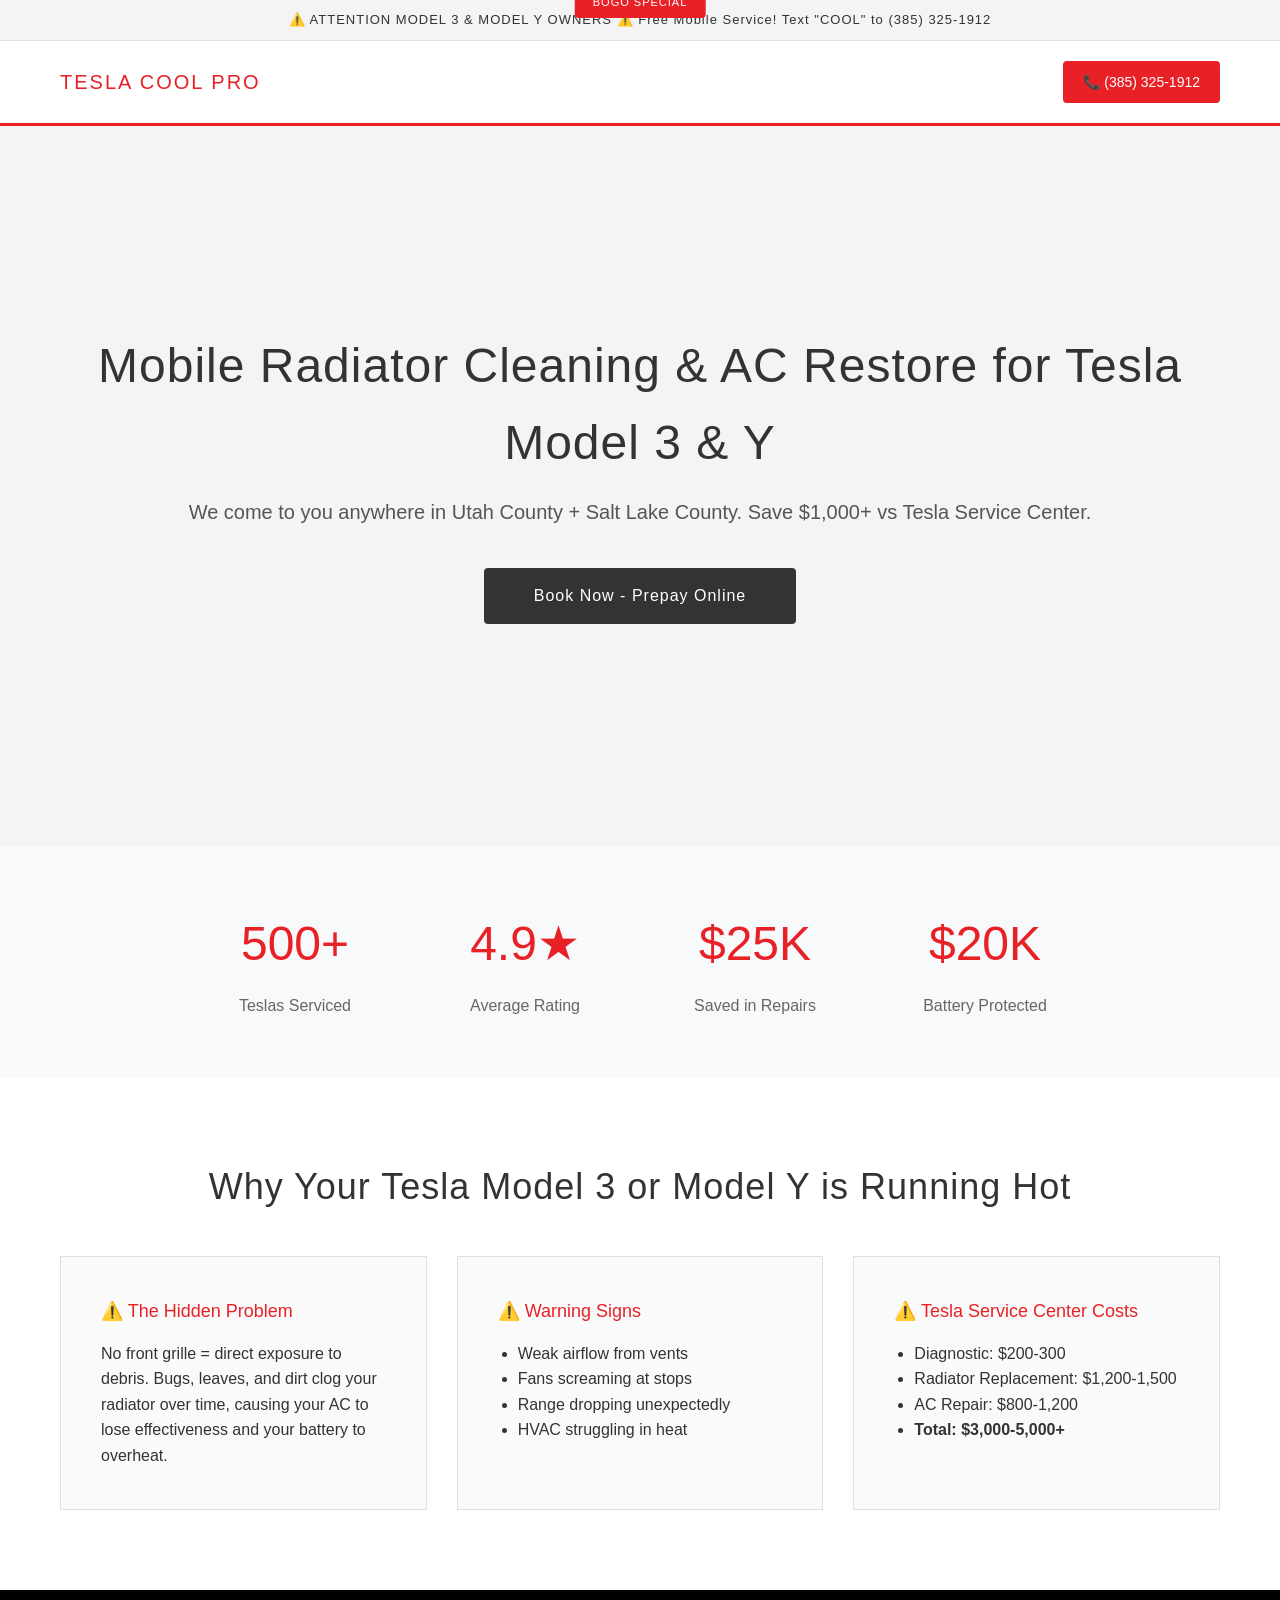
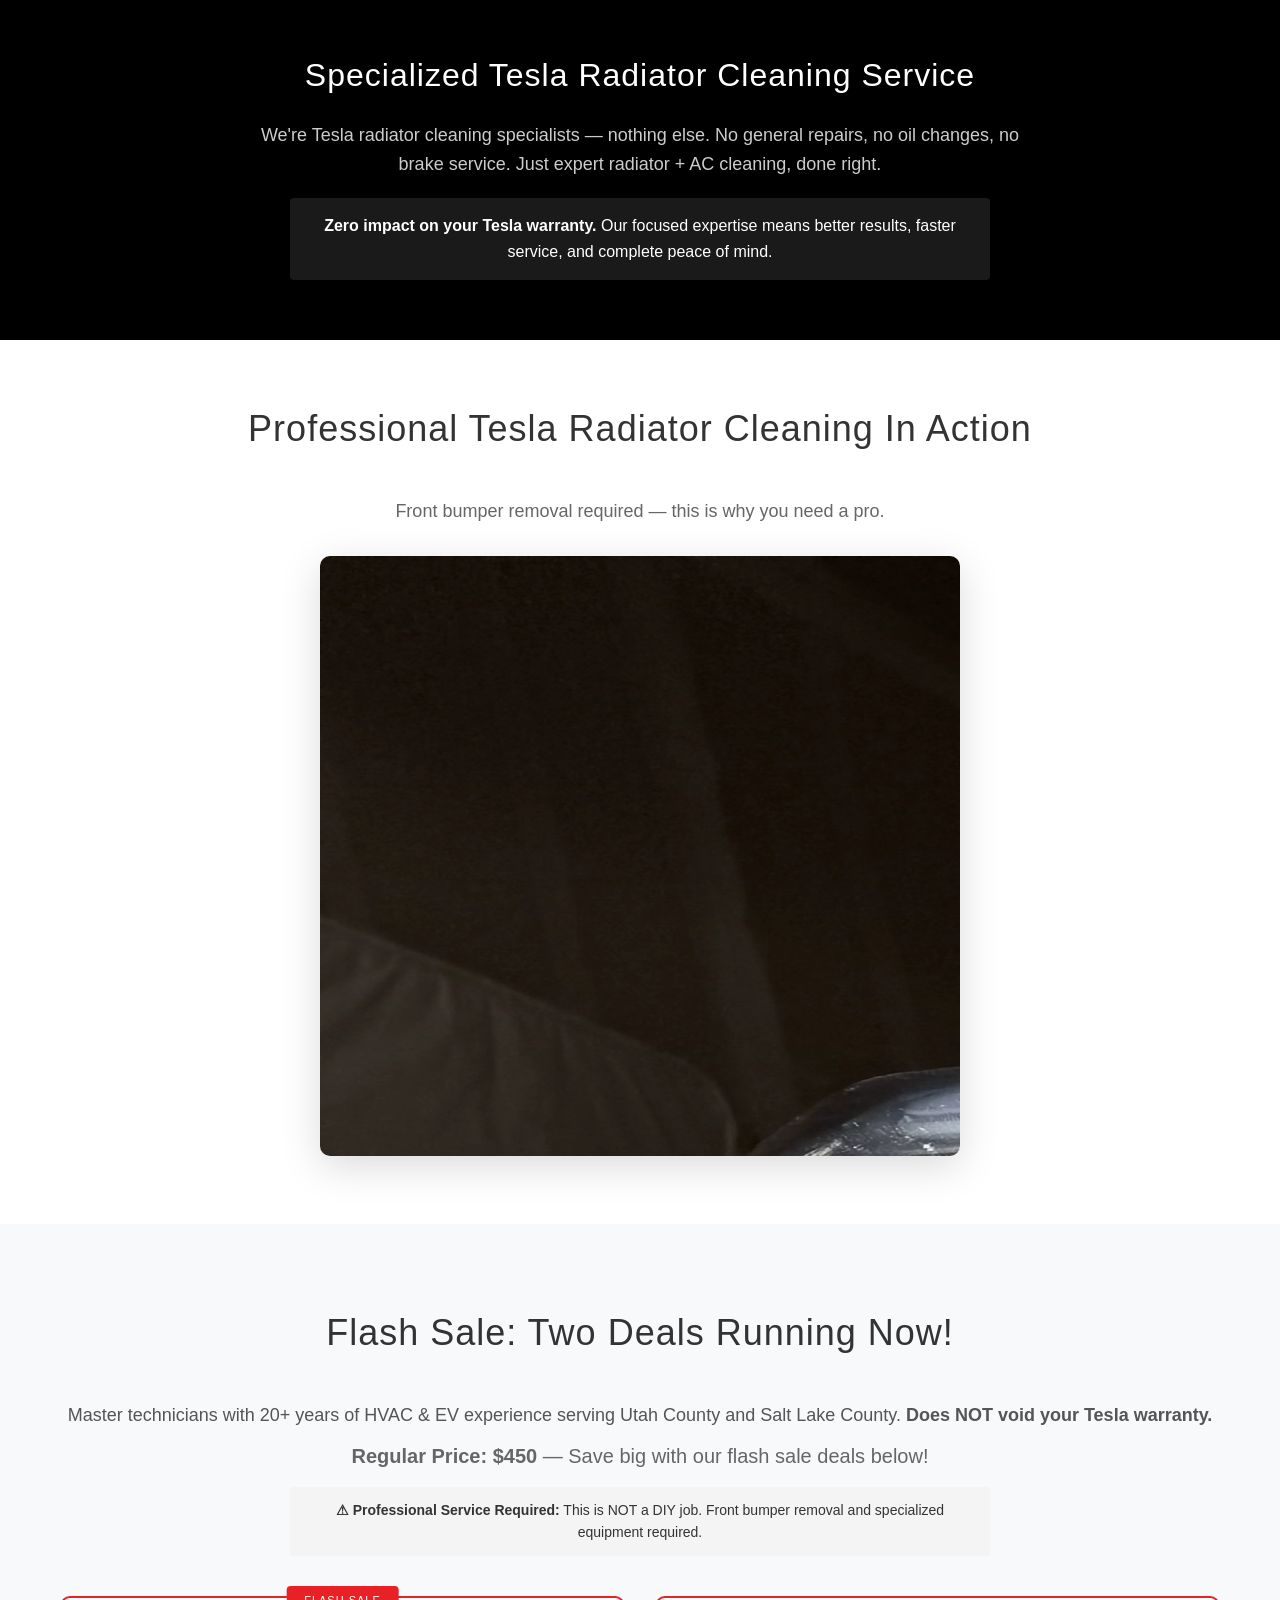
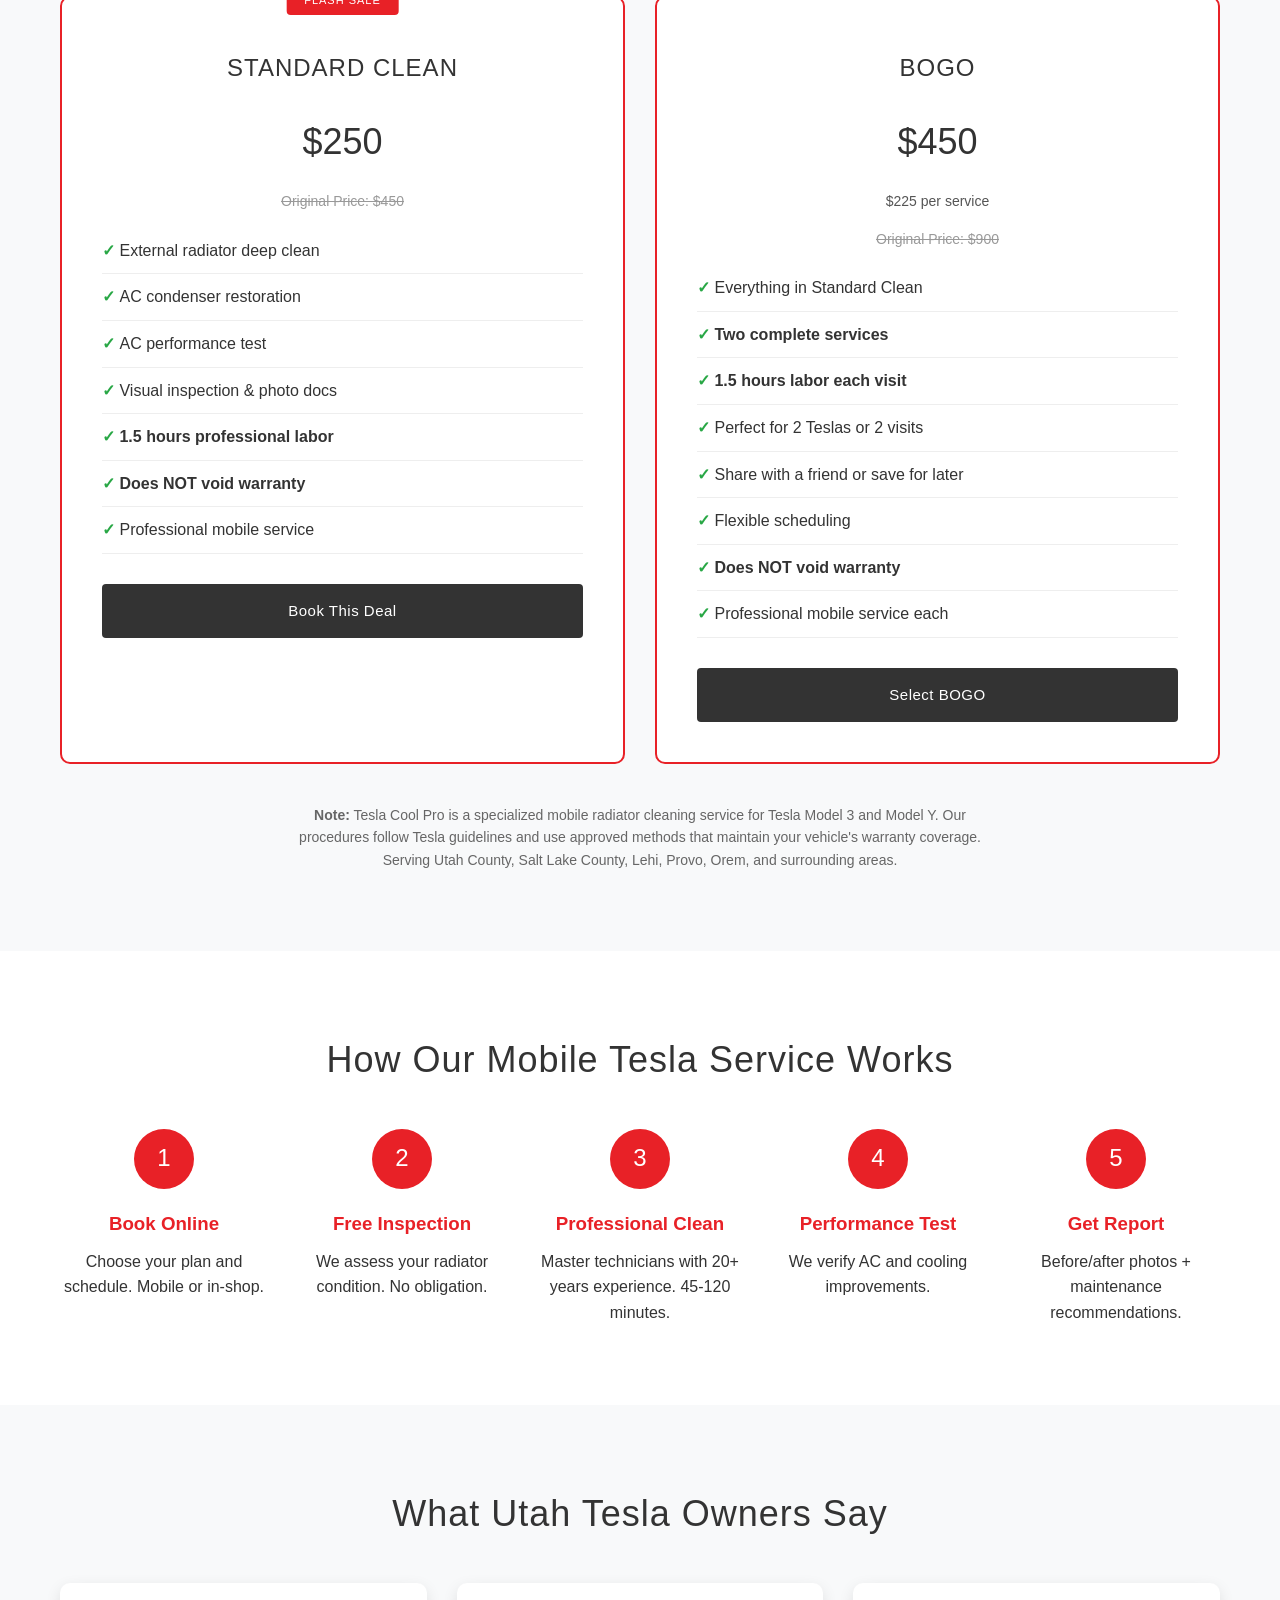
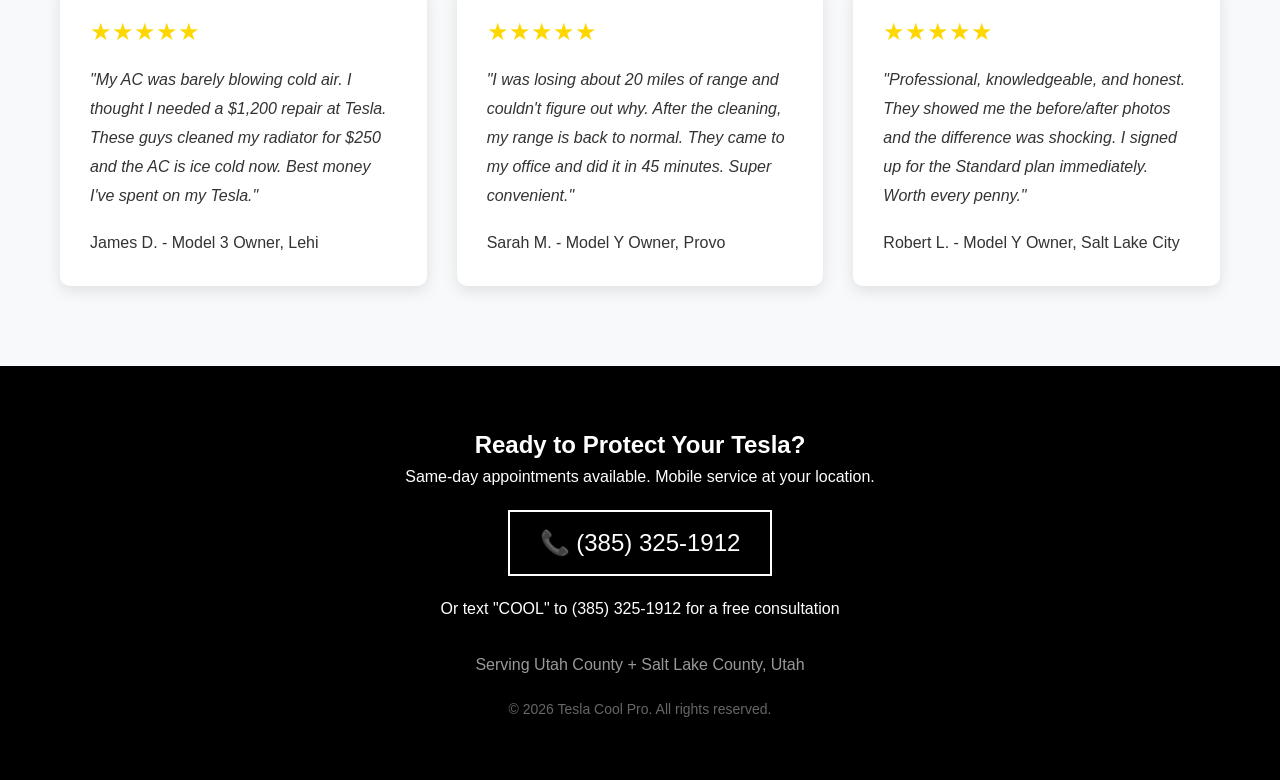
==== commit 80d1c24f: "Speed and cleanup: compress live images, park drafts under ops/ - Replace bumper hero with ~60KB JPE" ====
--- a/index.html
+++ b/index.html
@@ -551,7 +551,10 @@
     <div class="container" style="text-align: center;">
       <h2 class="section-title">Professional Tesla Radiator Cleaning In Action</h2>
       <p style="font-size: 18px; margin-bottom: 30px; color: #666;">Front bumper removal required — this is why you need a pro.</p>
-      <img src="tesla-service-bumper-off-compressed.jpg" alt="Tesla Model 3 with front bumper removed for professional radiator cleaning service in Utah" style="max-width: 100%; height: auto; border-radius: 10px; box-shadow: 0 10px 40px rgba(0,0,0,0.15); max-height: 600px;">
+      <picture>
+        <source srcset="tesla-service-bumper-off.webp" type="image/webp">
+        <img src="tesla-service-bumper-off.jpg" width="640" height="896" loading="lazy" decoding="async" alt="Tesla Model 3 with front bumper removed for professional radiator cleaning service in Utah" style="max-width: 100%; height: auto; border-radius: 10px; box-shadow: 0 10px 40px rgba(0,0,0,0.15); max-height: 600px;">
+      </picture>
     </div>
   </section>
 
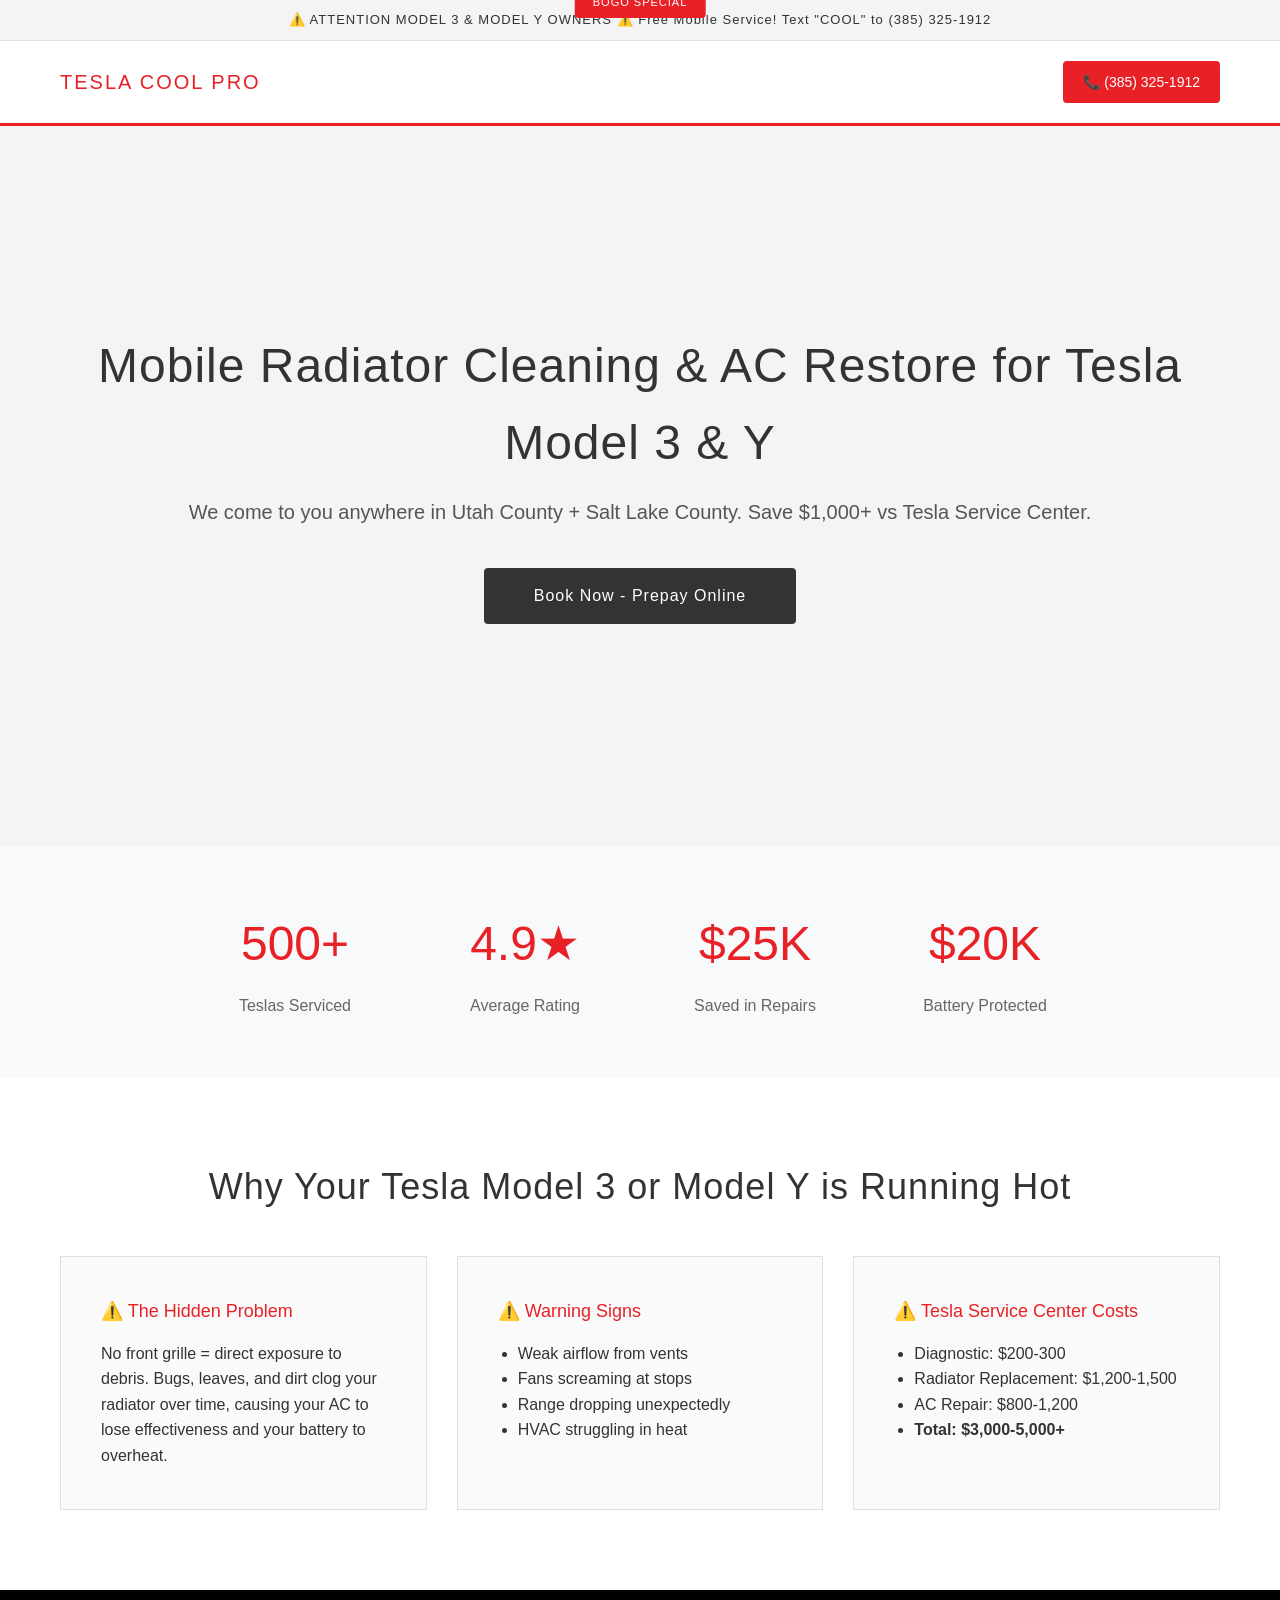
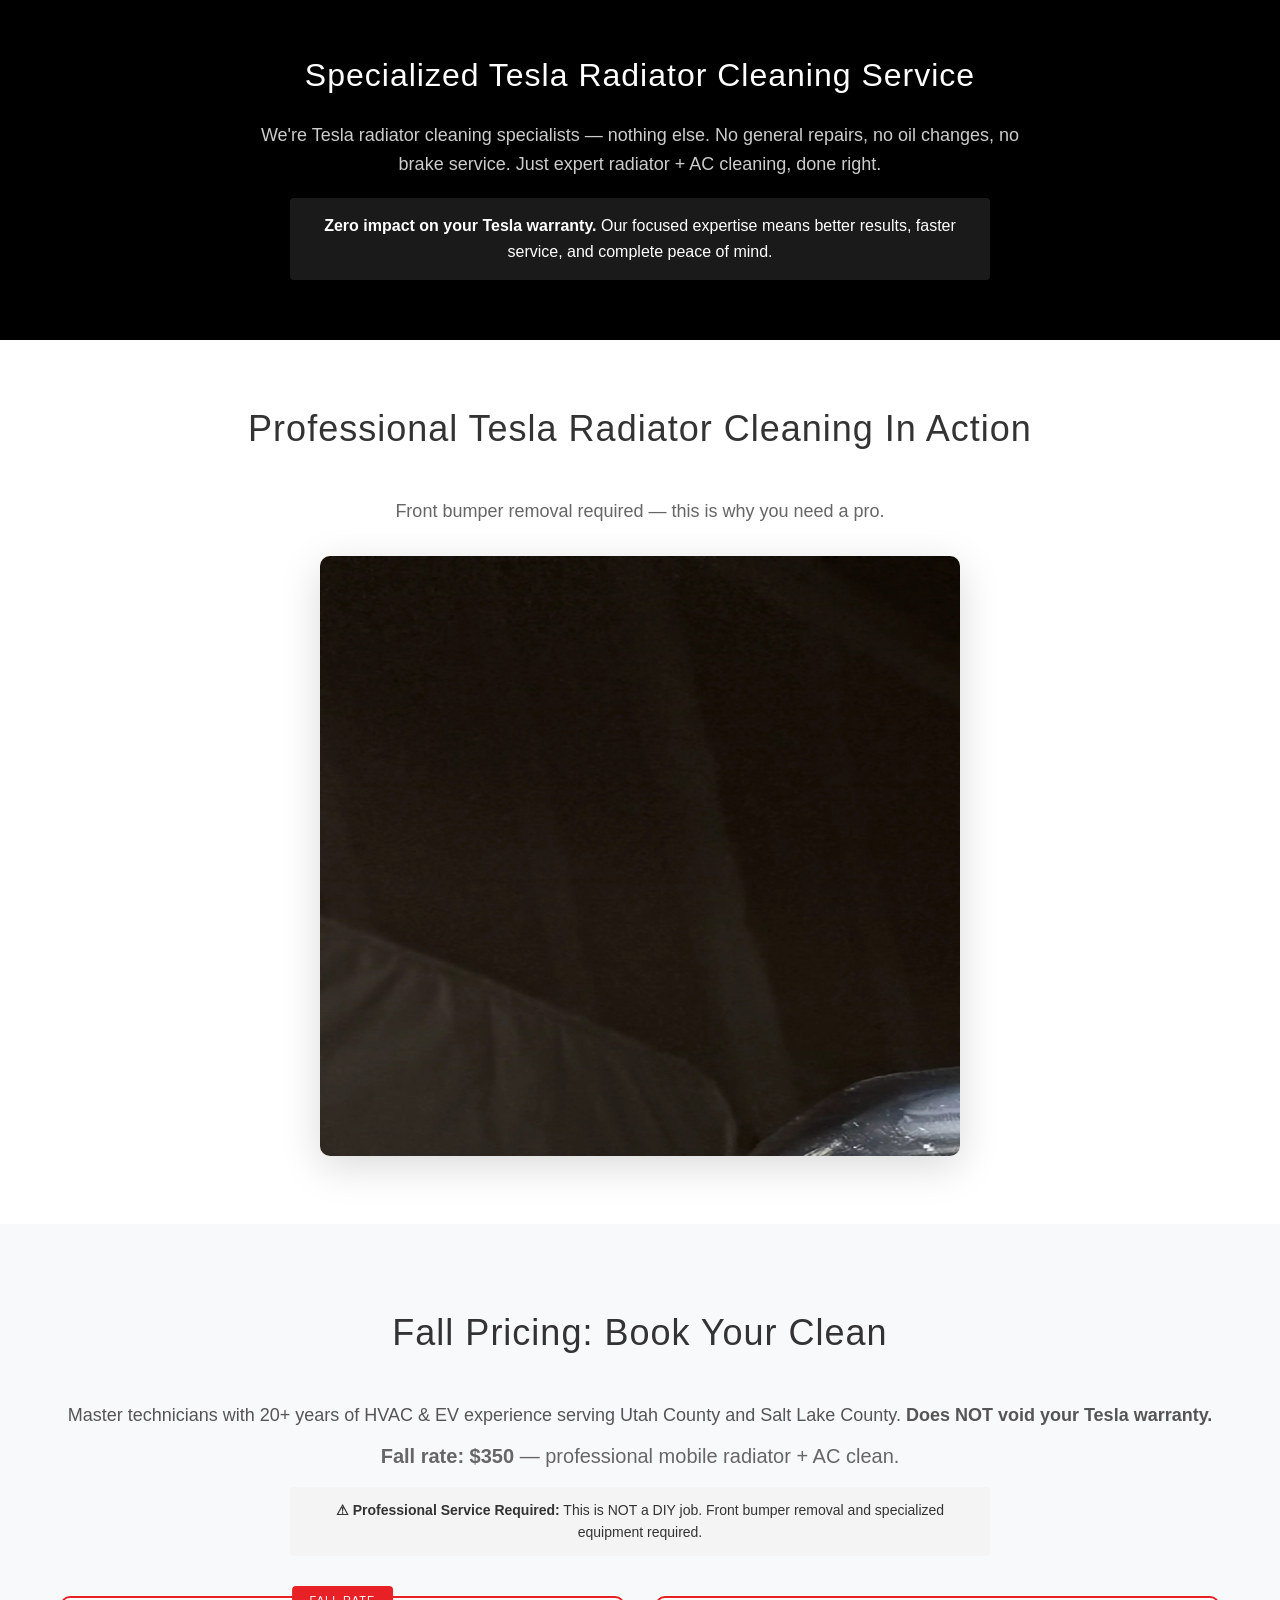
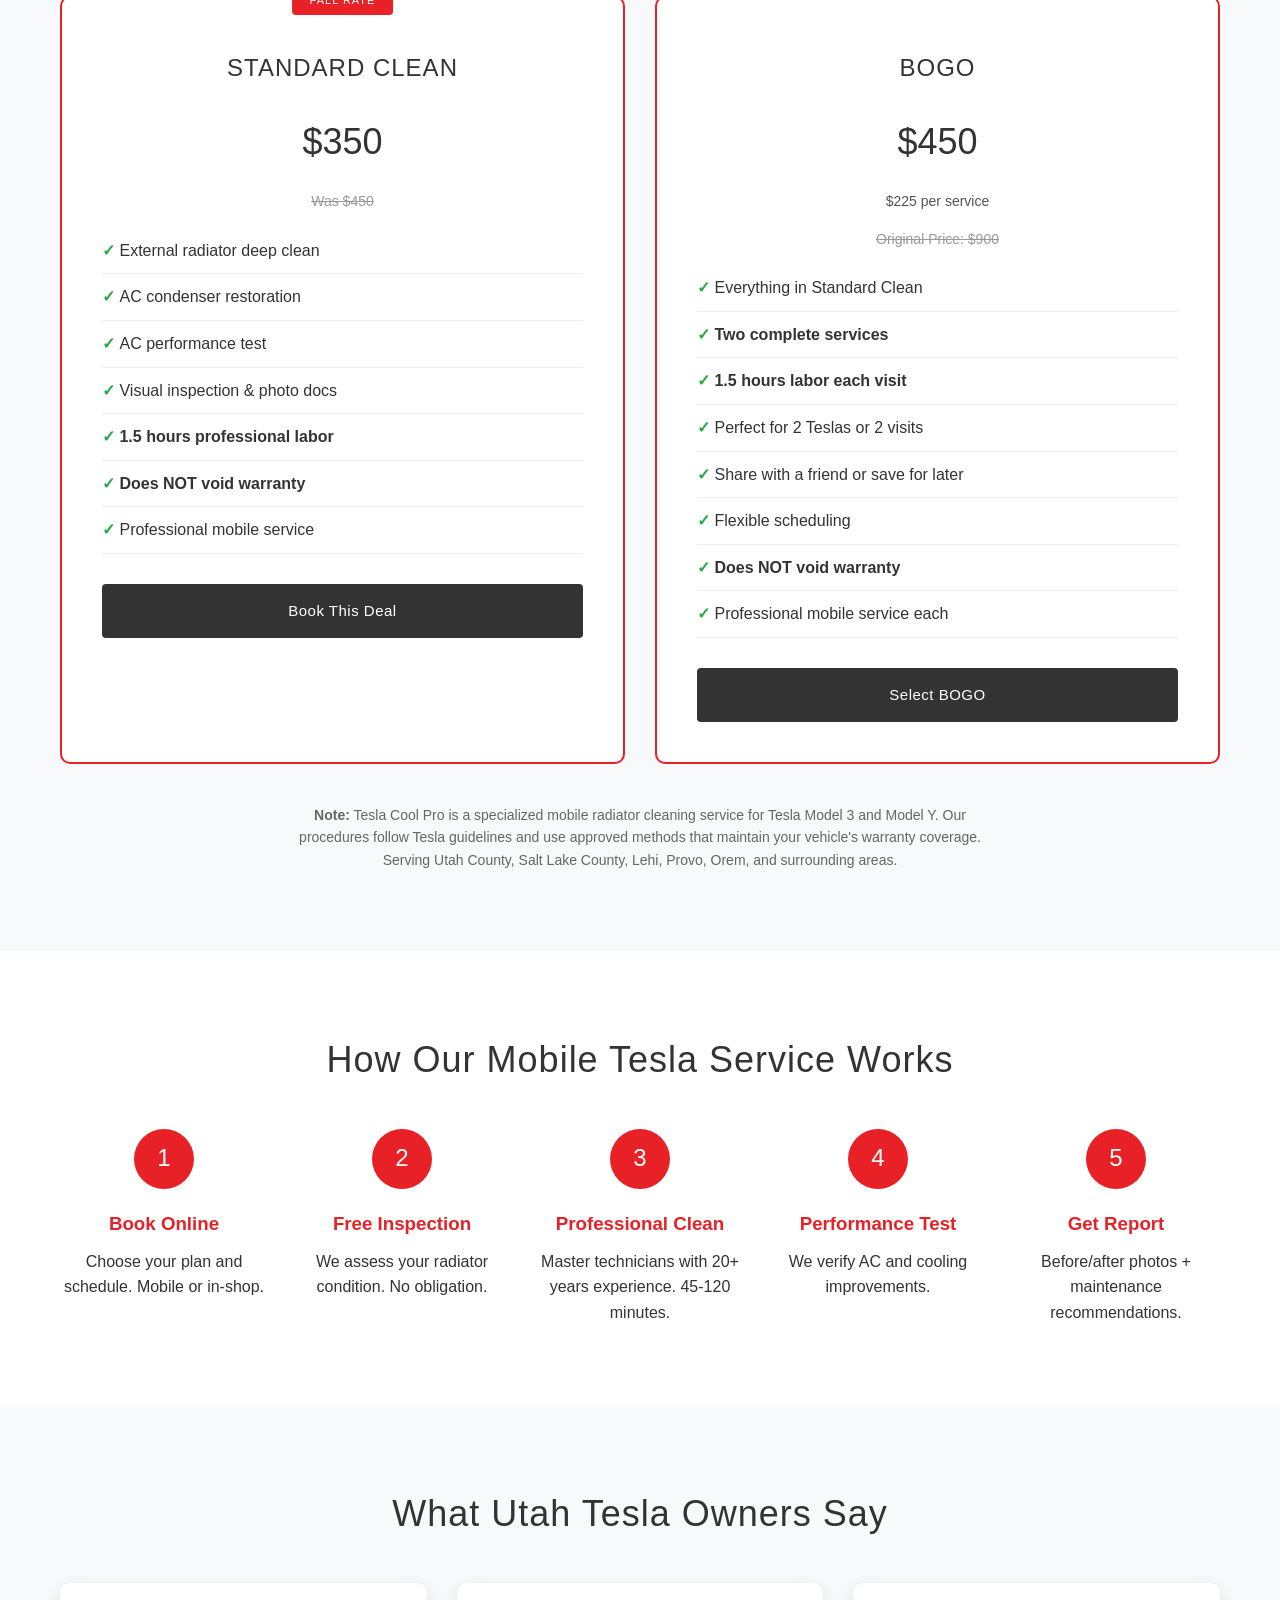
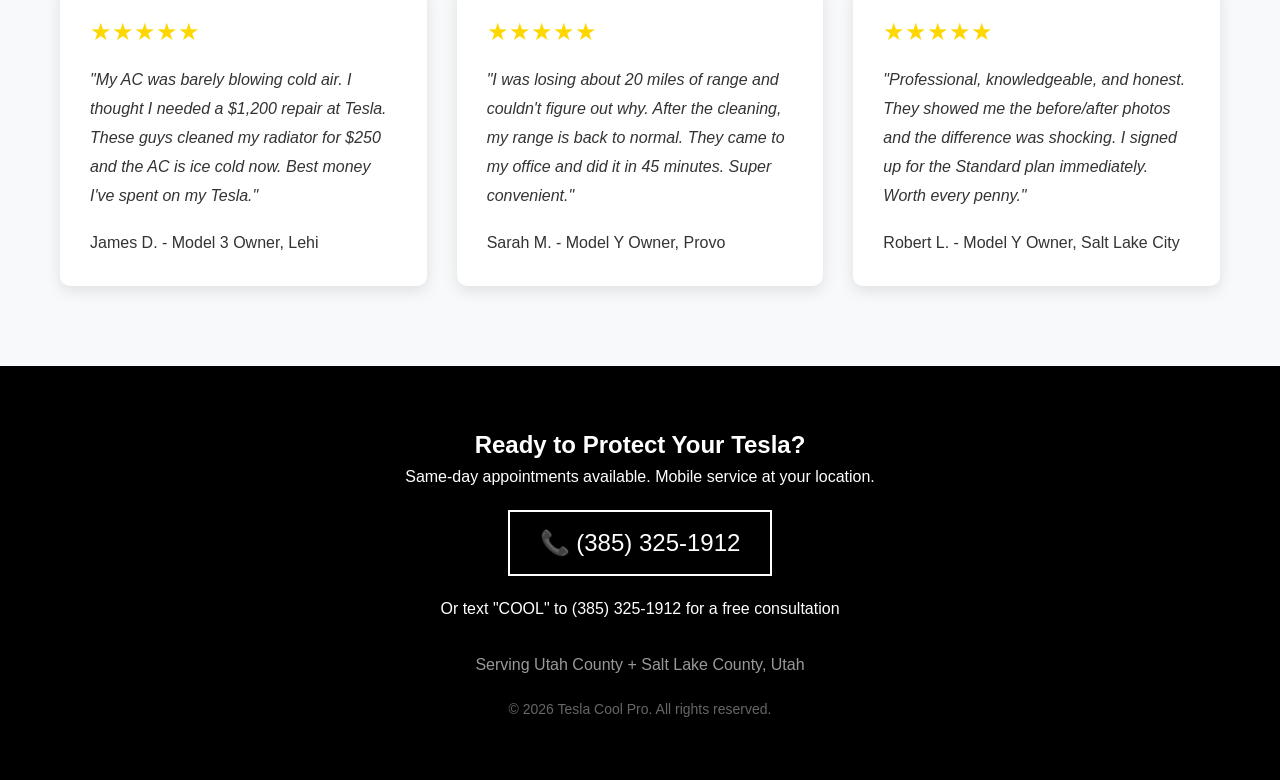
==== commit 62c065e4: "Set fall Standard Clean price to $350 Update homepage and payment page pricing copy from the summer " ====
--- a/index.html
+++ b/index.html
@@ -82,7 +82,7 @@
             "name": "Standard Clean",
             "description": "External radiator deep clean, AC condenser restoration, AC performance test"
           },
-          "price": "250.00",
+          "price": "350.00",
           "priceCurrency": "USD"
         },
         {
@@ -205,7 +205,7 @@
       transform: translateY(-2px);
     }
     
-    /* Summer Banner */
+    /* Fall Banner */
     .summer-banner {
       background: #E82127;
       color: #fff;
@@ -462,7 +462,7 @@
   </style>
 </head>
 <body>
-  <!-- Summer Banner -->
+  <!-- Fall Banner -->
   <div class="summer-banner" style="background: #f4f4f4; color: #333; border-bottom: 1px solid #e0e0e0;">
     ⚠️ ATTENTION MODEL 3 & MODEL Y OWNERS ⚠️ Free Mobile Service! Text "COOL" to (385) 325-1912
   </div>
@@ -561,19 +561,19 @@
   <!-- Pricing Section -->
   <section class="section" style="background: #f8f9fa;">
     <div class="container">
-      <h2 class="section-title">Flash Sale: Two Deals Running Now!</h2>
+      <h2 class="section-title">Fall Pricing: Book Your Clean</h2>
       <p style="text-align: center; font-size: 18px; margin-bottom: 10px; color: #555; font-weight: 500;">Master technicians with 20+ years of HVAC & EV experience serving Utah County and Salt Lake County. <strong>Does NOT void your Tesla warranty.</strong></p>
-      <p style="text-align: center; font-size: 20px; margin-bottom: 15px; color: #666;"><strong>Regular Price: $450</strong> — Save big with our flash sale deals below!</p>
+      <p style="text-align: center; font-size: 20px; margin-bottom: 15px; color: #666;"><strong>Fall rate: $350</strong> — professional mobile radiator + AC clean.</p>
       <div style="text-align: center; margin-bottom: 40px;">
         <p style="background: #f4f4f4; padding: 12px 20px; border-radius: 4px; display: inline-block; max-width: 700px; font-size: 14px; color: #333;"><strong>⚠ Professional Service Required:</strong> This is NOT a DIY job. Front bumper removal and specialized equipment required.</p>
       </div>
       
       <div class="pricing-grid">
         <div class="pricing-card most-popular">
-          <div class="most-popular-badge">FLASH SALE</div>
+          <div class="most-popular-badge">FALL RATE</div>
           <div class="package-name">Standard Clean</div>
-          <div class="price" style="font-size: 36px;">$250</div>
-          <p style="color: #999; font-size: 14px; margin-bottom: 15px; text-decoration: line-through;">Original Price: $450</p>
+          <div class="price" style="font-size: 36px;">$350</div>
+          <p style="color: #999; font-size: 14px; margin-bottom: 15px; text-decoration: line-through;">Was $450</p>
           <ul class="features">
             <li>External radiator deep clean</li>
             <li>AC condenser restoration</li>
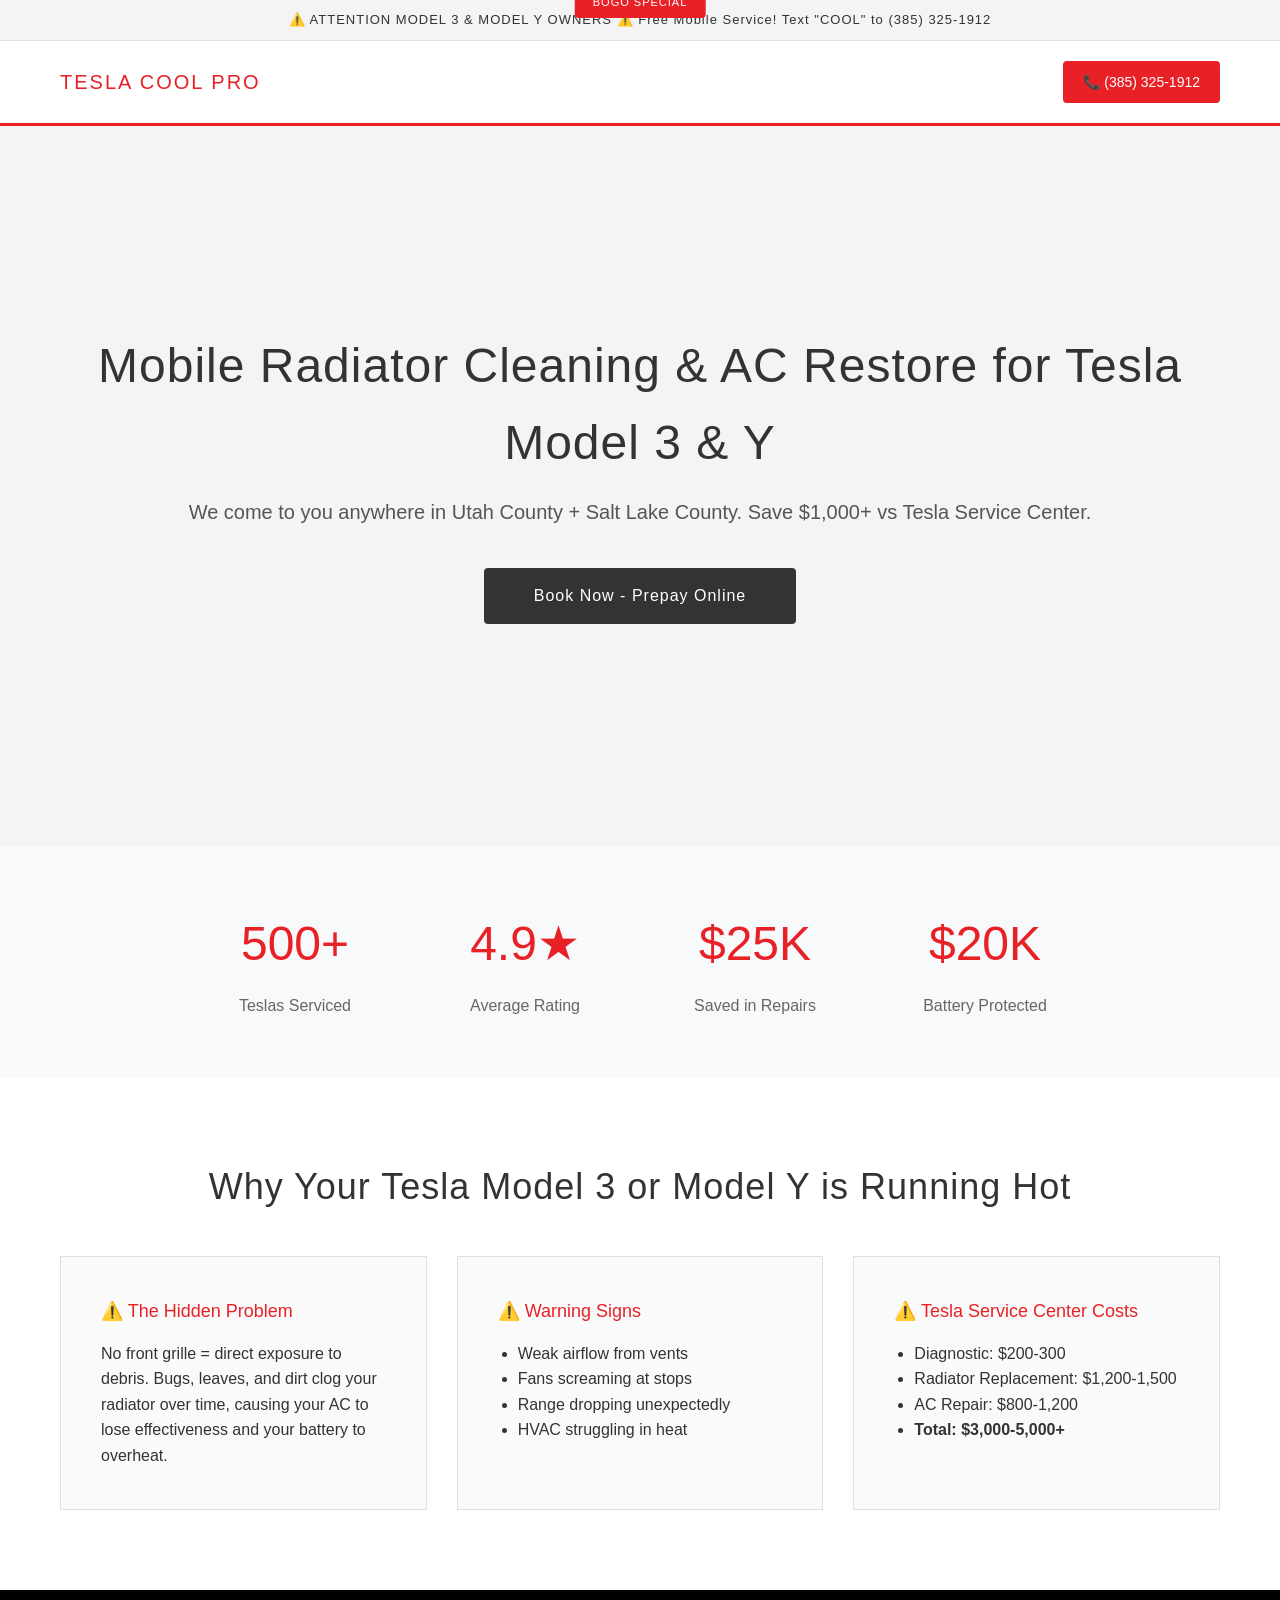
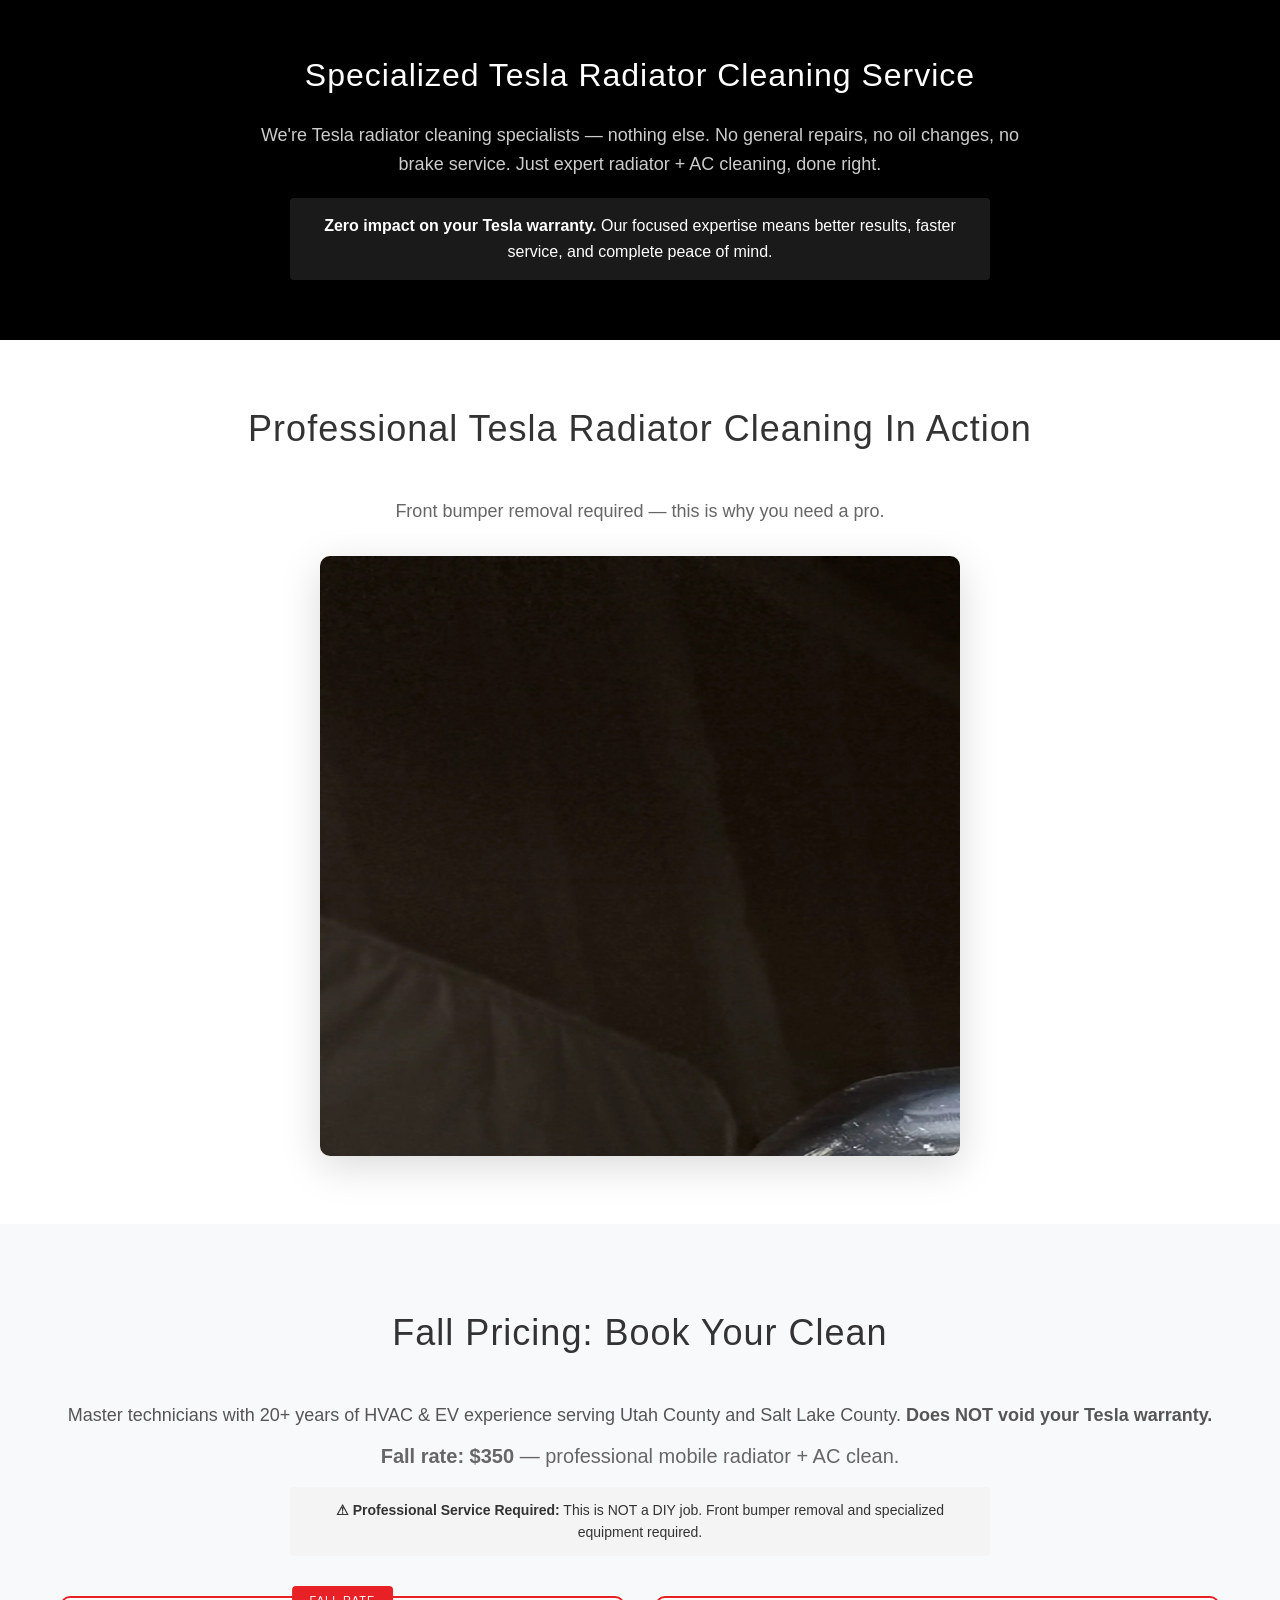
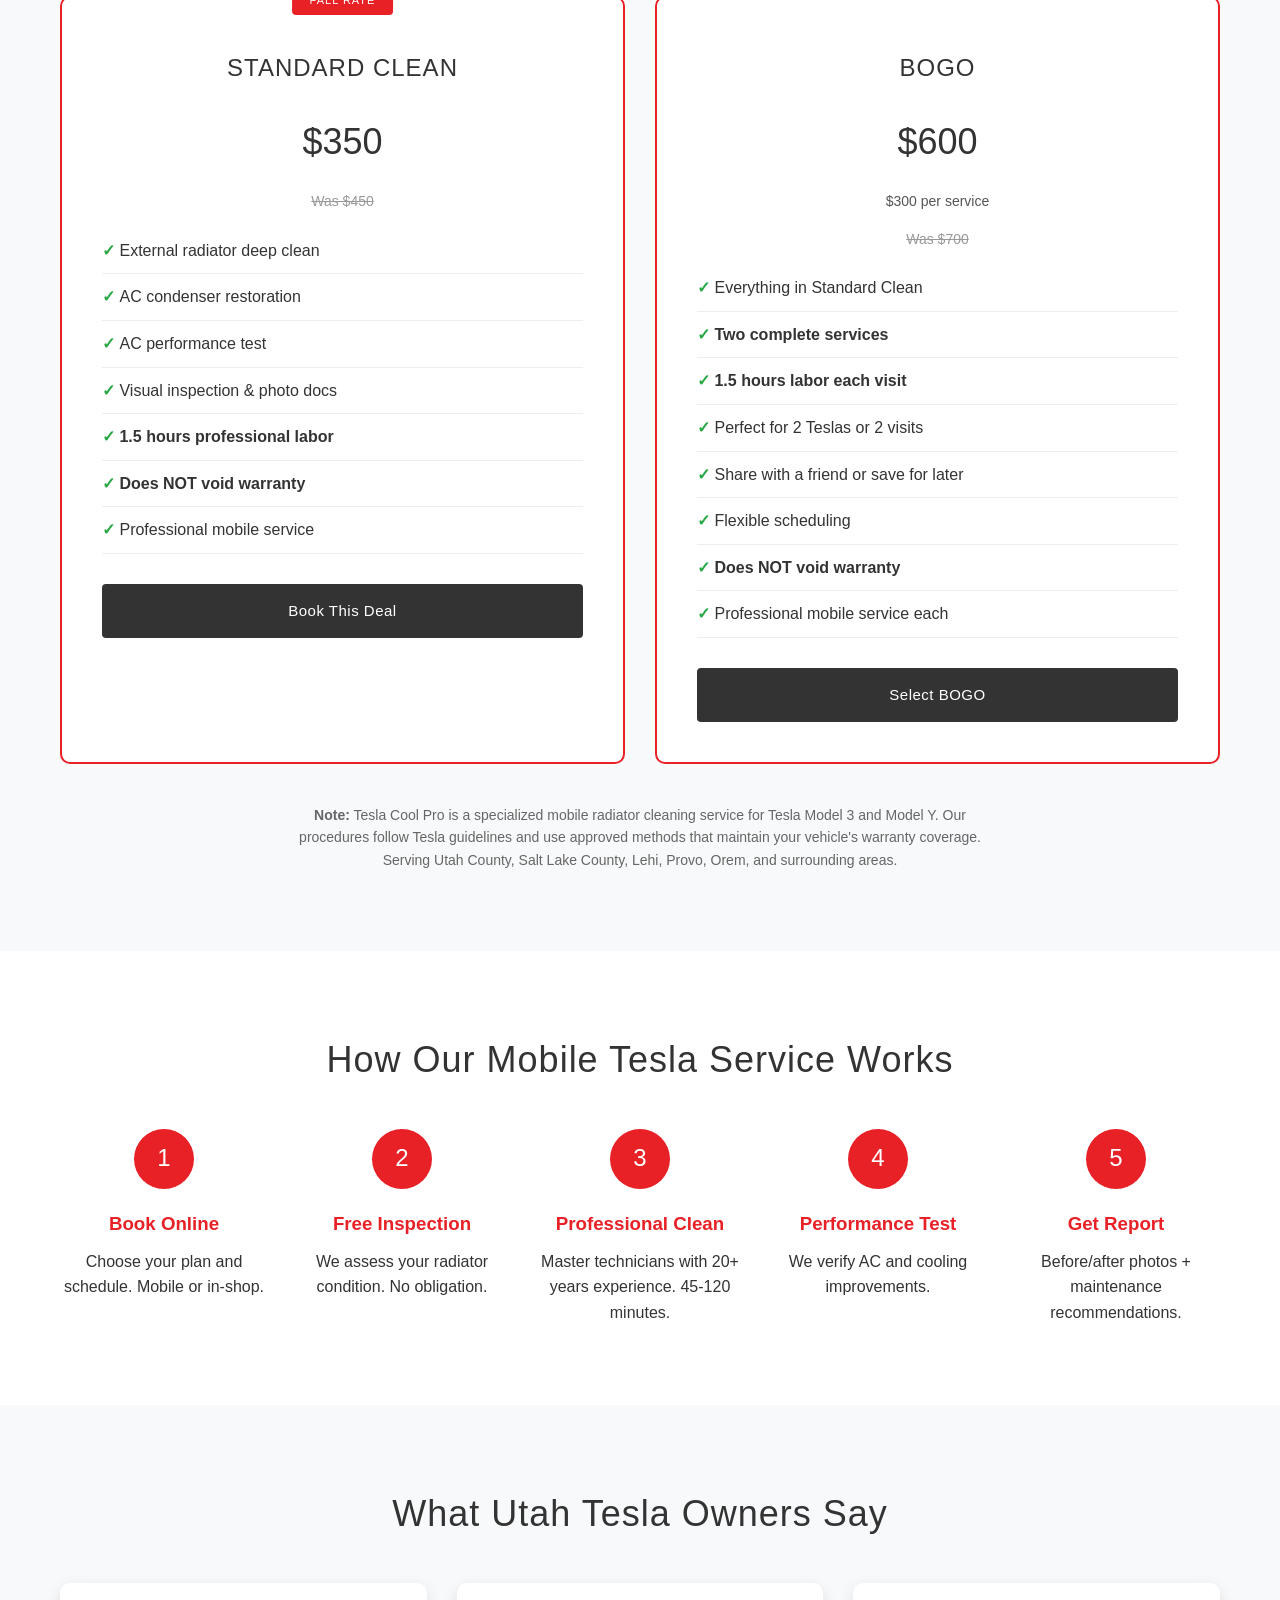
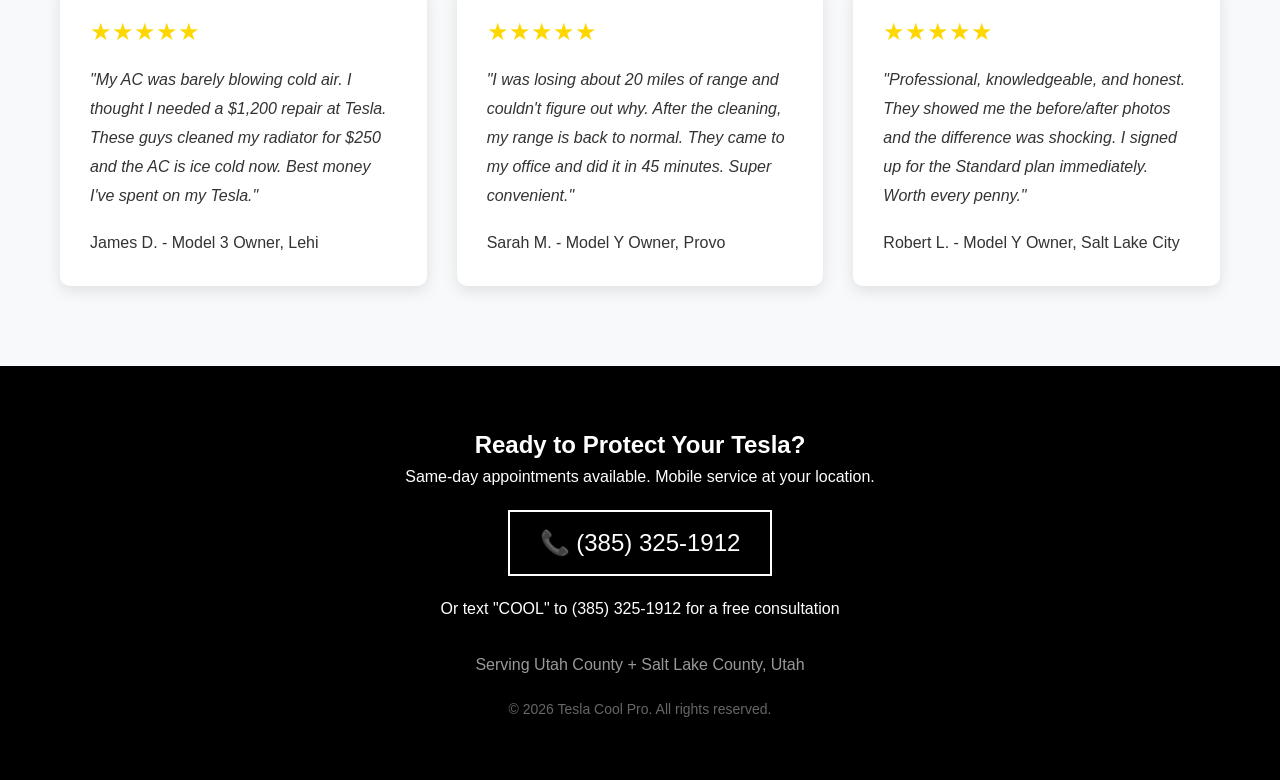
==== commit cee721c6: "Set BOGO two-clean package to $600 $300 per service; update homepage and payment page." ====
--- a/index.html
+++ b/index.html
@@ -92,7 +92,7 @@
             "name": "BOGO Special",
             "description": "Buy One Get One Free - Two complete radiator cleaning services"
           },
-          "price": "450.00",
+          "price": "600.00",
           "priceCurrency": "USD"
         }
       ]
@@ -590,9 +590,9 @@
         <div class="pricing-card" style="border-color: #E82127;">
           <div class="most-popular-badge" style="background: #E82127;">BOGO SPECIAL</div>
           <div class="package-name">BOGO</div>
-          <div class="price" style="font-size: 36px;">$450</div>
-          <p style="color: #555; font-size: 14px; margin-bottom: 15px;">$225 per service</p>
-          <p style="color: #999; font-size: 14px; margin-bottom: 15px; text-decoration: line-through;">Original Price: $900</p>
+          <div class="price" style="font-size: 36px;">$600</div>
+          <p style="color: #555; font-size: 14px; margin-bottom: 15px;">$300 per service</p>
+          <p style="color: #999; font-size: 14px; margin-bottom: 15px; text-decoration: line-through;">Was $700</p>
           <ul class="features">
             <li>Everything in Standard Clean</li>
             <li><strong>Two complete services</strong></li>
